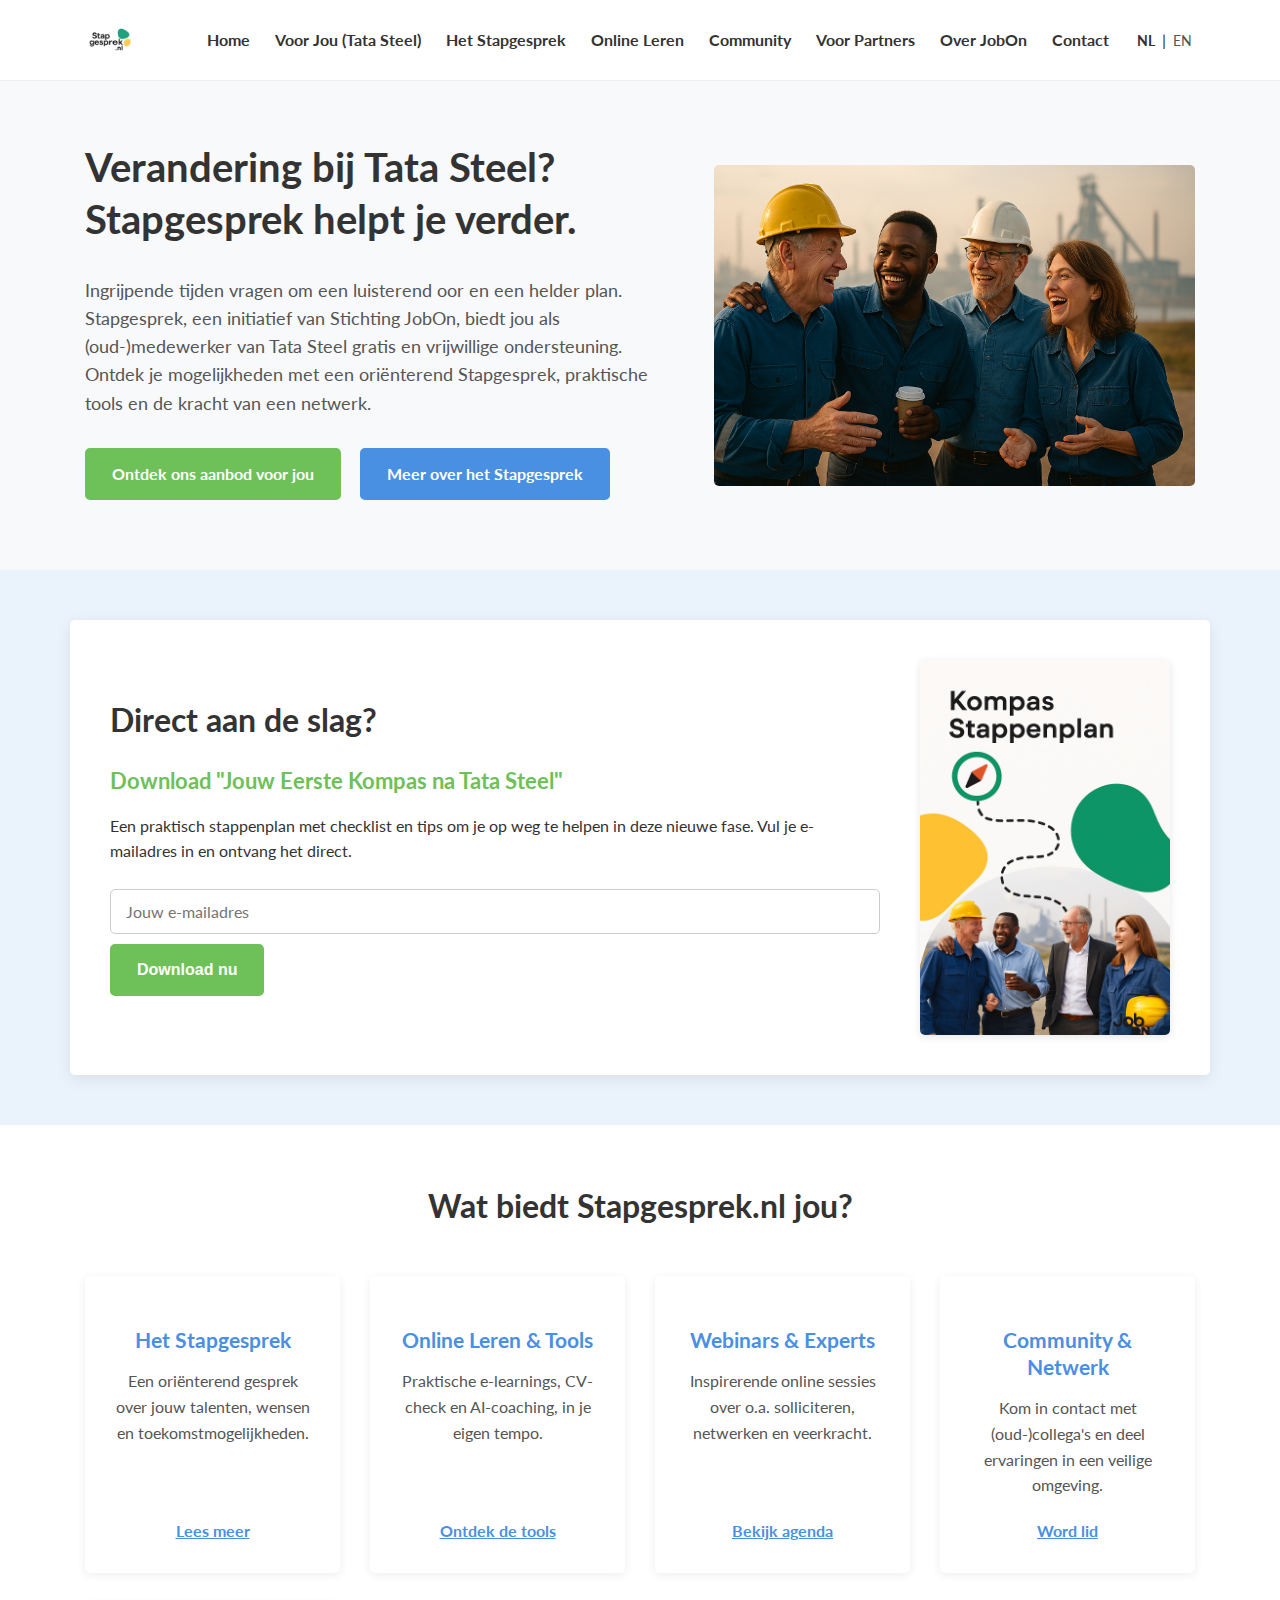
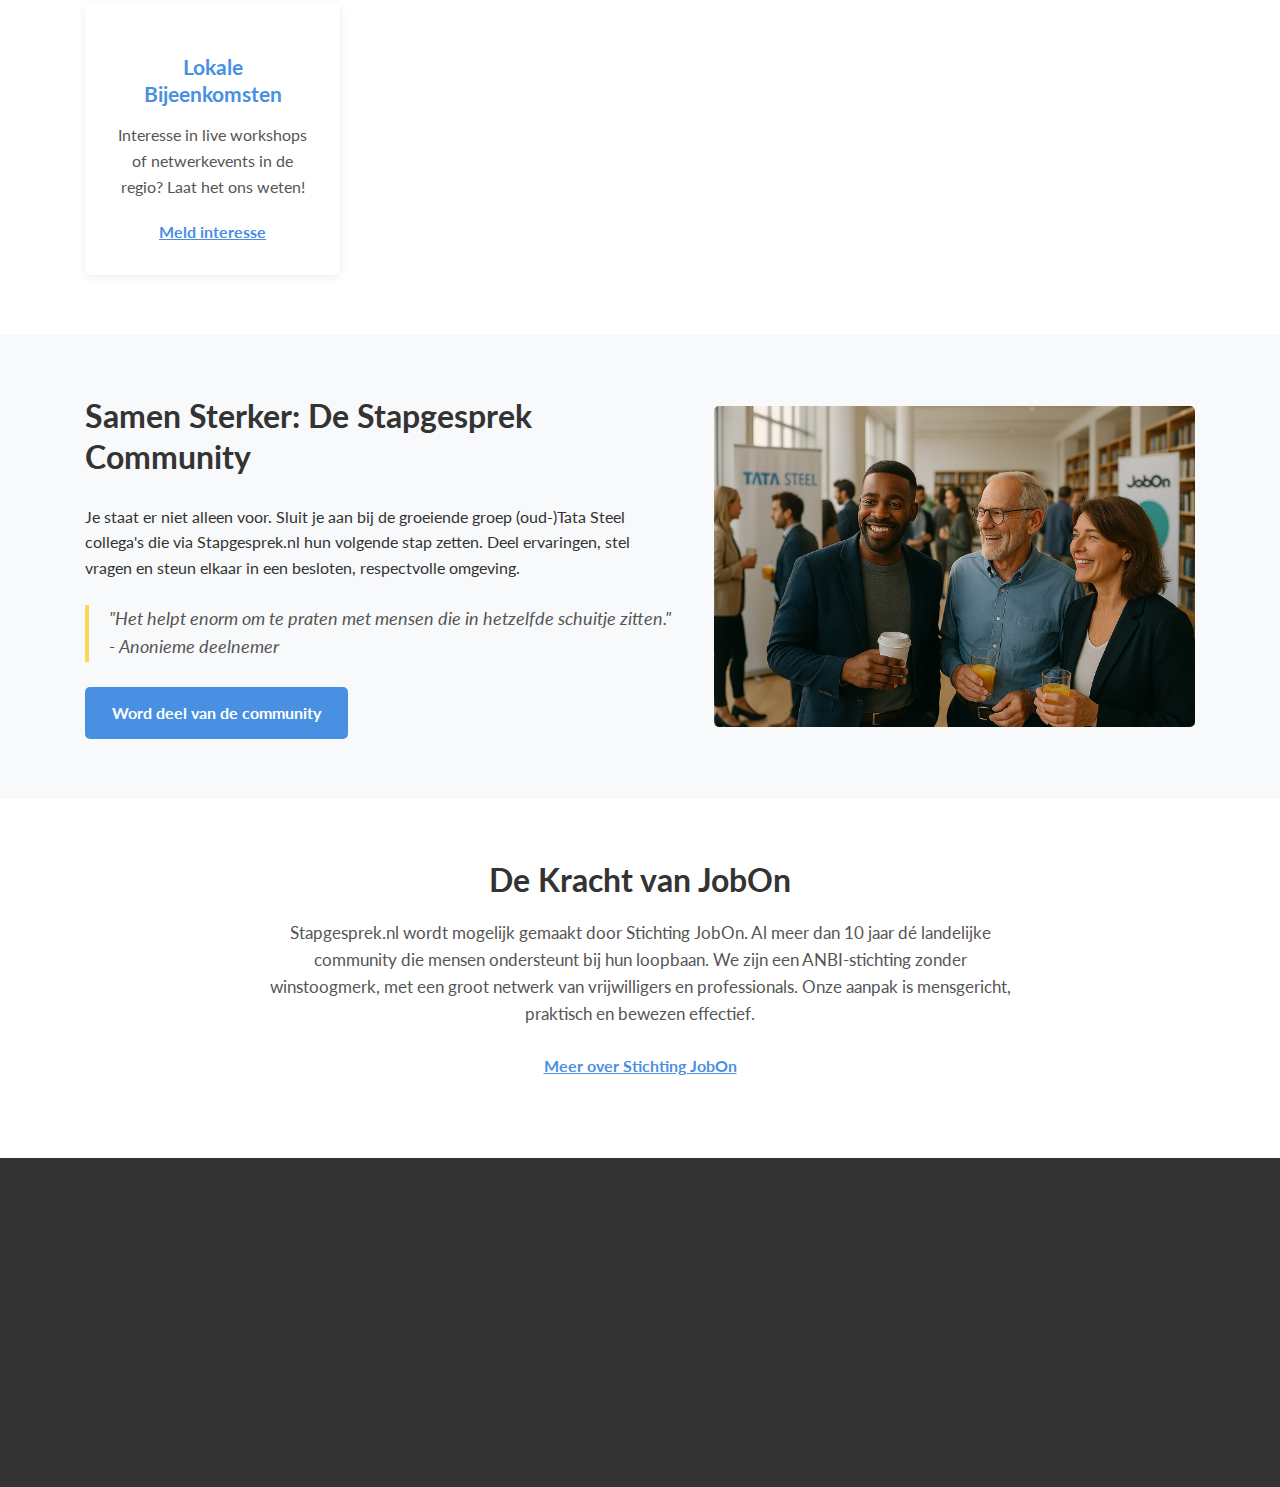
==== index.html @ d90033ee "Update index.html" ====
<!DOCTYPE html>
<html lang="nl">
<head>
    <meta charset="UTF-8">
    <meta name="viewport" content="width=device-width, initial-scale=1.0">
    <title>Stapgesprek.nl - Jouw volgende stap na Tata Steel (Powered by JobOn)</title>
    <link rel="stylesheet" href="css/style.css">
    <link rel="preconnect" href="https://fonts.googleapis.com">
    <link rel="preconnect" href="https://fonts.gstatic.com" crossorigin>
    <link href="https://fonts.googleapis.com/css2?family=Lato:wght@400;700&display=swap" rel="stylesheet">
</head>
<body>

    <header class="site-header"></header>

    <main>
        <section class="hero-section">
            <div class="container hero-content">
                <div class="hero-text">
                    <h1>Verandering bij Tata Steel? Stapgesprek helpt je verder.</h1>
                    <p class="intro">Ingrijpende tijden vragen om een luisterend oor en een helder plan. Stapgesprek, een initiatief van Stichting JobOn, biedt jou als (oud-)medewerker van Tata Steel gratis en vrijwillige ondersteuning. Ontdek je mogelijkheden met een oriënterend Stapgesprek, praktische tools en de kracht van een netwerk.</p>
                    <div class="hero-cta">
                        <a href="voor-jou.html" class="btn btn-primary">Ontdek ons aanbod voor jou</a>
                        <a href="stapgesprek.html" class="btn btn-secondary">Meer over het Stapgesprek</a>
                    </div>
                </div>
                <div class="hero-image">
                    <img src="images/hero-image-stap.png" alt="Hoopvol beeld van mensen die samenwerken of vooruit kijken">
                </div>
            </div>
        </section>

        <section class="download-section accent-bg">
            <div class="container download-content">
                <div class="download-text">
                    <h2>Direct aan de slag?</h2>
                    <h3>Download "Jouw Eerste Kompas na Tata Steel"</h3>
                    <p>Een praktisch stappenplan met checklist en tips om je op weg te helpen in deze nieuwe fase. Vul je e-mailadres in en ontvang het direct.</p>
                    <form action="#" method="post"> <label for="email-download-hp" class="sr-only">E-mailadres</label>
                         <input type="email" id="email-download-hp" name="email" placeholder="Jouw e-mailadres" required>
                         <button type="submit" class="btn btn-primary">Download nu</button>
                         </form>
                </div>
                 <div class="download-image">
                     <img src="images/compass-download-cover.png" alt="Cover afbeelding Kompas Stappenplan">
                 </div>
            </div>
        </section>

        <section class="offerings-section">
            <div class="container">
                <h2>Wat biedt Stapgesprek.nl jou?</h2>
                <div class="offerings-grid">
                    <div class="offering-card">
                        <img src="images/icon-stapgesprek.svg" alt="" class="offering-icon">
                        <h3>Het Stapgesprek</h3>
                        <p>Een oriënterend gesprek over jouw talenten, wensen en toekomstmogelijkheden.</p>
                        <a href="stapgesprek.html" class="btn-link">Lees meer</a>
                    </div>
                    <div class="offering-card">
                        <img src="images/icon-online-leren.svg" alt="" class="offering-icon">
                        <h3>Online Leren & Tools</h3>
                        <p>Praktische e-learnings, CV-check en AI-coaching, in je eigen tempo.</p>
                        <a href="online-leren.html" class="btn-link">Ontdek de tools</a>
                    </div>
                     <div class="offering-card">
                        <img src="images/icon-webinars.svg" alt="" class="offering-icon">
                        <h3>Webinars & Experts</h3>
                        <p>Inspirerende online sessies over o.a. solliciteren, netwerken en veerkracht.</p>
                         <a href="online-leren.html#webinars" class="btn-link">Bekijk agenda</a>
                    </div>
                     <div class="offering-card">
                        <img src="images/icon-community.svg" alt="" class="offering-icon">
                        <h3>Community & Netwerk</h3>
                        <p>Kom in contact met (oud-)collega's en deel ervaringen in een veilige omgeving.</p>
                        <a href="community.html" class="btn-link">Word lid</a>
                    </div>
                    <div class="offering-card">
                        <img src="images/icon-events.svg" alt="" class="offering-icon">
                        <h3>Lokale Bijeenkomsten</h3>
                        <p>Interesse in live workshops of netwerkevents in de regio? Laat het ons weten!</p>
                        <a href="#lokale-events-interesse" class="btn-link">Meld interesse</a> </div>
                </div>
            </div>
        </section>

        <section class="community-section light-bg">
            <div class="container community-content">
                <div class="community-text">
                    <h2>Samen Sterker: De Stapgesprek Community</h2>
                    <p>Je staat er niet alleen voor. Sluit je aan bij de groeiende groep (oud-)Tata Steel collega's die via Stapgesprek.nl hun volgende stap zetten. Deel ervaringen, stel vragen en steun elkaar in een besloten, respectvolle omgeving.</p>
                    <blockquote>"Het helpt enorm om te praten met mensen die in hetzelfde schuitje zitten." - Anonieme deelnemer</blockquote>
                    <a href="community.html" class="btn btn-secondary">Word deel van de community</a>
                </div>
                <div class="community-visual">
                    <img src="images/netwerkbijeenkomst.png" alt="Visualisatie van een online community of groep mensen in gesprek">
                </div>
            </div>
        </section>

         <section class="jobon-power-section">
            <div class="container">
                <h2>De Kracht van JobOn</h2>
                 <p>Stapgesprek.nl wordt mogelijk gemaakt door Stichting JobOn. Al meer dan 10 jaar dé landelijke community die mensen ondersteunt bij hun loopbaan. We zijn een ANBI-stichting zonder winstoogmerk, met een groot netwerk van vrijwilligers en professionals. Onze aanpak is mensgericht, praktisch en bewezen effectief.</p>
                 <a href="over-jobon.html" class="btn btn-link">Meer over Stichting JobOn</a>
            </div>
        </section>

    </main>

    <footer class="site-footer"></footer>

    <script src="js/script.js"></script>
</body>
</html>
---- css/style.css ----
/* css/style.css */

/* --- CSS Variabelen --- */
:root {
    --color-primary: #6EC158; /* JobOn Groen */
    --color-secondary: #FCD55A; /* JobOn Geel */
    --color-accent: #4A90E2; /* Stapgesprek Blauw */
    --color-text: #333333;
    --color-text-light: #555555;
    --color-background: #FFFFFF;
    --color-background-light: #f8f9fa;
    --color-background-accent: #EAF2FB; /* Lichte versie van accent */
    --font-family-base: 'Lato', sans-serif;
    --container-width: 1140px;
    --border-radius: 5px;
}

/* --- Basis Reset & Stijlen --- */
*, *::before, *::after {
    box-sizing: border-box;
    margin: 0;
    padding: 0;
}

html {
    scroll-behavior: smooth;
    font-size: 100%; /* Standaard font size basis */
}

body {
    font-family: var(--font-family-base);
    color: var(--color-text);
    background-color: var(--color-background);
    line-height: 1.6;
    font-size: 1rem; /* 16px bij standaard browser instelling */
    -webkit-font-smoothing: antialiased; /* Verbeterde weergave fonts */
    -moz-osx-font-smoothing: grayscale;
}

h1, h2, h3, h4, h5, h6 {
    margin-bottom: 0.8em;
    line-height: 1.3;
    font-weight: 700;
    color: var(--color-text);
}

/* Responsive heading sizes */
h1 { font-size: clamp(2rem, 5vw, 2.5rem); }   /* Tussen 32px en 40px */
h2 { font-size: clamp(1.75rem, 4vw, 2rem); } /* Tussen 28px en 32px */
h3 { font-size: clamp(1.3rem, 3.5vw, 1.5rem); } /* Tussen 21px en 24px */
h4 { font-size: clamp(1.1rem, 3vw, 1.25rem); } /* Tussen 18px en 20px */

p {
    margin-bottom: 1em;
}

a {
    color: var(--color-accent);
    text-decoration: none;
    transition: color 0.3s ease;
}

a:hover {
    color: var(--color-primary);
    text-decoration: underline;
}

ul, ol {
    margin-bottom: 1em;
    padding-left: 20px;
}

li {
  margin-bottom: 0.5em; /* Spacing tussen list items */
}

img {
    max-width: 100%;
    height: auto;
   
    vertical-align: middle; /* Voorkomt extra ruimte onder afbeeldingen */
}

/* Schermlezer alleen tekst */
.sr-only {
  position: absolute;
  width: 1px;
  height: 1px;
  padding: 0;
  margin: -1px;
  overflow: hidden;
  clip: rect(0, 0, 0, 0);
  white-space: nowrap;
  border: 0;
}


/* --- Layout --- */
.container {
    max-width: var(--container-width);
    margin-left: auto;
    margin-right: auto;
    padding-left: 15px;
    padding-right: 15px;
    width: 100%;
}

section {
    padding: 60px 0;
}
/* Kleinere padding op mobiel */
@media (max-width: 767px) {
    section {
        padding: 40px 0;
    }
}


.light-bg {
    background-color: var(--color-background-light);
}
.accent-bg {
     background-color: var(--color-background-accent);
}

/* --- Header --- */
.site-header {
    background-color: var(--color-background);
    padding: 15px 0;
    border-bottom: 1px solid #eee;
    position: sticky; /* Maakt header sticky */
    top: 0;
    left: 0;
    width: 100%;
    z-index: 1000;
    min-height: 81px; /* Zorgt dat content niet springt bij laden */
}

.header-container {
    display: flex;
    justify-content: space-between;
    align-items: center;
    flex-wrap: wrap; /* Zorgt dat elementen onder elkaar kunnen op smalle schermen */
}

.logo {
    flex-shrink: 0; /* Voorkomt krimpen logo */
}
.logo img {
    max-height: 50px;
    width: auto;
}

.main-navigation {
    flex-grow: 1; /* Neemt beschikbare ruimte */
    display: flex;
    justify-content: flex-end; /* Nav rechts uitlijnen */
    align-items: center;
}


.main-navigation .nav-menu {
    list-style: none;
    padding-left: 0;
    margin-bottom: 0;
    display: flex;
    align-items: center;
}

.main-navigation .nav-menu li {
    margin-left: 25px;
    margin-bottom: 0; /* Override basis li margin */
}

.main-navigation .nav-menu a {
    color: var(--color-text);
    font-weight: 700;
    text-decoration: none;
    padding: 5px 0; /* Iets meer klikgebied */
    border-bottom: 2px solid transparent;
    transition: border-color 0.3s ease, color 0.3s ease;
    white-space: nowrap; /* Voorkomt afbreken menu items */
}

.main-navigation .nav-menu a:hover,
.main-navigation .nav-menu .current-menu-item a { /* Voeg .current-menu-item toe aan actieve link (via JS of handmatig) */
    color: var(--color-primary);
    border-bottom-color: var(--color-primary);
    text-decoration: none;
}

.language-switcher {
    margin-left: 25px; /* Ruimte tussen nav en taal */
    white-space: nowrap;
}

.language-switcher a {
    margin: 0 3px;
    color: var(--color-text-light);
    text-decoration: none;
    font-size: 0.9rem;
}
.language-switcher a.lang-active {
    font-weight: 700;
    color: var(--color-text);
    cursor: default;
    text-decoration: none;
}
.language-switcher a:not(.lang-active):hover {
    color: var(--color-accent);
    text-decoration: underline;
}

.menu-toggle {
    display: none; /* Verborgen op desktop */
    background: none;
    border: 1px solid var(--color-text-light);
    color: var(--color-text);
    padding: 8px 12px;
    cursor: pointer;
    font-size: 1rem;
    border-radius: var(--border-radius);
    margin-left: 15px; /* Ruimte links van de knop */
}

/* --- Footer --- */
.site-footer {
    background-color: #333;
    color: #ccc;
    padding: 40px 0 20px;
    font-size: 0.9rem;
    min-height: 100px; /* Placeholder tegen springen */
}
/* Styling voor als content geladen is */
.site-footer .container {
    opacity: 0; /* Start onzichtbaar */
    transition: opacity 0.5s ease-in-out;
}
.site-footer.loaded .container {
    opacity: 1; /* Maak zichtbaar na laden */
}


.site-footer a {
    color: #eee;
}
.site-footer a:hover {
    color: var(--color-secondary);
    text-decoration: underline;
}

.footer-content {
    display: flex;
    flex-wrap: wrap;
    justify-content: space-between;
    gap: 30px;
    margin-bottom: 30px;
}

.footer-col {
    flex: 1; /* Flexibel maken */
    min-width: 200px; /* Minimale breedte */
    margin-bottom: 20px; /* Ruimte onderaan voor mobiel */
}

.footer-col h4 {
    color: var(--color-background);
    margin-bottom: 15px;
    font-size: 1.1rem;
}

.footer-col ul {
    list-style: none;
    padding-left: 0;
    margin-bottom: 0; /* Reset ul margin */
}

.footer-col ul li {
    margin-bottom: 8px;
}

.footer-bottom {
    text-align: center;
    border-top: 1px solid #555;
    padding-top: 20px;
    font-size: 0.85rem;
    color: #aaa;
}

/* --- Knoppen --- */
.btn {
    display: inline-block;
    padding: 12px 25px;
    border: 2px solid transparent; /* Border voor consistentie */
    border-radius: var(--border-radius);
    font-weight: 700;
    text-align: center;
    text-decoration: none;
    cursor: pointer;
    transition: background-color 0.3s ease, color 0.3s ease, border-color 0.3s ease, transform 0.2s ease;
    font-size: 1rem;
    line-height: 1.5; /* Zorgt voor consistente hoogte */
    white-space: nowrap; /* Voorkomt ongewenste afbreking */
}

.btn-primary {
    background-color: var(--color-primary);
    border-color: var(--color-primary);
    color: var(--color-background);
}
.btn-primary:hover {
    background-color: #58a046; /* Donkerder groen */
    border-color: #58a046;
    color: var(--color-background);
    text-decoration: none;
    transform: translateY(-2px);
}

.btn-secondary {
    background-color: var(--color-accent);
    border-color: var(--color-accent);
    color: var(--color-background);
}
.btn-secondary:hover {
     background-color: #3a7ac0; /* Donkerder blauw */
     border-color: #3a7ac0;
     color: var(--color-background);
     text-decoration: none;
     transform: translateY(-2px);
}

/* Voorbeeld van een 'outline' knop */
.btn-outline-primary {
    background-color: transparent;
    border-color: var(--color-primary);
    color: var(--color-primary);
}
.btn-outline-primary:hover {
    background-color: var(--color-primary);
    color: var(--color-background);
    text-decoration: none;
    transform: translateY(-2px);
}


.btn-link {
     color: var(--color-accent);
     font-weight: 700;
     text-decoration: underline;
     background: none;
     padding: 0;
     border: none;
     display: inline; /* Gedraagt zich als normale link */
}
.btn-link:hover {
    color: var(--color-primary);
    text-decoration: underline;
}


/* --- Formulieren (Basis Styling) --- */
input[type="text"],
input[type="email"],
input[type="tel"],
textarea,
select {
    padding: 12px 15px;
    border: 1px solid #ccc;
    border-radius: var(--border-radius);
    width: 100%; /* Standaard volle breedte */
    font-family: var(--font-family-base);
    font-size: 1rem;
    margin-bottom: 10px; /* Ruimte onder velden */
    transition: border-color 0.3s ease;
}

input[type="text"]:focus,
input[type="email"]:focus,
input[type="tel"]:focus,
textarea:focus,
select:focus {
    border-color: var(--color-accent);
    outline: none; /* Verwijder standaard outline */
    box-shadow: 0 0 0 2px rgba(74, 144, 226, 0.3); /* Subtiele focus indicator */
}

textarea {
    min-height: 120px;
    resize: vertical; /* Sta alleen verticale resize toe */
}

label {
    display: block;
    margin-bottom: 5px;
    font-weight: 700;
}

/* --- Homepage Specifiek --- */
.hero-section {
    background-color: var(--color-background-light);
    padding: 60px 0; /* Iets minder padding dan standaard section */
    overflow: hidden; /* Voorkomt horizontale scroll bij grote afbeeldingen */
}
.hero-content {
    display: flex;
    align-items: center;
    gap: 40px;
}
.hero-text {
    flex: 1 1 55%; /* Geef tekst iets meer ruimte */
}
.hero-text .intro {
    font-size: 1.1rem;
    color: var(--color-text-light);
    margin-bottom: 30px;
}

.hero-image {
     flex: 1 1 45%;
     text-align: center; /* Centreer afbeelding indien kleiner */
}
.hero-image img {
    max-width: 100%;
    height: auto;
    border-radius: var(--border-radius); /* Optioneel: ronde hoeken */
}
.hero-cta {
    margin-top: 30px;
}
.hero-cta .btn {
    margin-right: 15px;
    margin-bottom: 10px; /* Voor mobiel */
}
.hero-cta .btn:last-child {
    margin-right: 0;
}


.download-section {
     padding: 50px 0;
}
.download-content {
    display: flex;
    align-items: center;
    gap: 40px;
    background-color: var(--color-background);
    padding: 40px;
    border-radius: var(--border-radius);
    box-shadow: 0 4px 15px rgba(0,0,0,0.08);
}
.download-text {
    flex: 1;
}
.download-text h3 {
    color: var(--color-primary);
    margin-top: 0.5em;
    font-size: 1.4rem;
}
.download-image {
     flex-basis: 250px;
     flex-shrink: 0; /* Voorkom krimpen */
}
.download-image img {
     border-radius: var(--border-radius);
     box-shadow: 0 2px 8px rgba(0,0,0,0.1);
     width: 100%;
}
.download-section form {
    display: flex;
    gap: 10px;
    margin-top: 25px;
    flex-wrap: wrap;
}
.download-section input[type="email"] {
    flex-grow: 1;
    margin-bottom: 0; /* Haal margin weg binnen de flex container */
    min-width: 200px;
}
.download-section button {
    flex-shrink: 0;
}

.offerings-section h2 {
    text-align: center;
    margin-bottom: 50px;
}
.offerings-grid {
    display: grid;
    grid-template-columns: repeat(auto-fit, minmax(250px, 1fr));
    gap: 30px;
}
.offering-card {
    display: flex; /* Maak flex container */
    flex-direction: column; /* Stapel elementen verticaal */
    background-color: var(--color-background);
    padding: 30px;
    border-radius: var(--border-radius);
    text-align: center;
    box-shadow: 0 2px 10px rgba(0,0,0,0.07);
    transition: transform 0.3s ease, box-shadow 0.3s ease;
}
.offering-card:hover {
    transform: translateY(-5px);
    box-shadow: 0 5px 15px rgba(0,0,0,0.1);
}
.offering-icon {
    max-height: 50px;
    width: auto;
    margin: 0 auto 20px;
}
.offering-card h3 {
     font-size: 1.3rem;
     margin-bottom: 15px;
     color: var(--color-accent); /* Accentkleur voor titel */
}
.offering-card p {
    flex-grow: 1; /* Zorgt dat tekst ruimte inneemt */
    margin-bottom: 20px;
    color: var(--color-text-light);
}
.offering-card .btn-link {
    margin-top: auto; /* Duwt de knop naar onderen */
    align-self: center; /* Centreert de knop horizontaal */
}


.community-section {
     padding: 60px 0;
}
.community-content {
    display: flex;
    align-items: center;
    gap: 40px;
}
.community-text {
    flex: 1 1 55%;
}
.community-visual {
     flex: 1 1 45%;
     text-align: center;
}
.community-visual img {
    border-radius: var(--border-radius);
    max-width: 100%;
}
.community-section blockquote {
    font-style: italic;
    margin: 25px 0;
    padding-left: 20px;
    border-left: 4px solid var(--color-secondary);
    color: var(--color-text-light);
    font-size: 1.1rem;
}
.community-section blockquote::before {
    /* Optioneel: Aanhalingsteken */
    /* content: '"'; */
    /* font-size: 2em; */
    /* color: var(--color-secondary); */
}

.jobon-power-section {
    text-align: center;
    padding-bottom: 80px; /* Extra ruimte onderaan */
}
.jobon-power-section h2 {
    margin-bottom: 20px;
}
.jobon-power-section p {
    max-width: 750px;
    margin-left: auto;
    margin-right: auto;
    margin-bottom: 25px;
    color: var(--color-text-light);
    font-size: 1.05rem;
}


/* --- Responsive Design --- */
@media (max-width: 991px) { /* Grens voor tablet/kleinere laptops */
    .header-container {
        position: relative;
    }
    .menu-toggle {
        display: block; /* Toon de menu knop */
        order: 3; /* Plaats na taal switcher */
    }
    .language-switcher {
        order: 2; /* Plaats voor menu knop */
        margin-left: 0;
        margin-right: 15px; /* Ruimte rechts van taal */
    }

    .main-navigation {
        order: 1; /* Plaats nav vóór taal/knop in flex */
        width: 100%; /* Neem volle breedte op mobiel indien nodig */
        margin-top: 10px; /* Ruimte als het onder logo komt */
        justify-content: center; /* Centreer menu items horizontaal */
    }

    /* Verberg desktop menu, toon mobiel menu logica via JS (.nav-active) */
    .main-navigation .nav-menu {
        display: none; /* Verberg menu standaard */
        position: absolute;
        top: 100%; /* Precies onder de header */
        left: 0;
        right: 0;
        background-color: var(--color-background);
        flex-direction: column;
        align-items: stretch; /* Items nemen volle breedte */
        padding: 15px 0; /* Padding boven/onder, geen links/rechts */
        border-top: 1px solid #eee;
        box-shadow: 0 4px 10px rgba(0,0,0,0.1);
        z-index: 999; /* Onder de header maar boven content */
    }
     .main-navigation .nav-menu.nav-active {
        display: flex; /* Toon menu als actief */
    }
    .main-navigation .nav-menu li {
        margin-left: 0;
        margin-bottom: 0; /* Geen extra ruimte onder li */
        width: 100%;
    }
    .main-navigation .nav-menu a {
        display: block; /* Volledige breedte klikbaar */
        padding: 12px 20px; /* Ruimere padding */
        border-bottom: 1px solid #eee;
        text-align: center;
    }
     .main-navigation .nav-menu li:last-child a {
         border-bottom: none; /* Geen border bij laatste item */
     }
     .main-navigation .nav-menu a:hover,
     .main-navigation .nav-menu .current-menu-item a {
         border-bottom-color: #eee; /* Behoud border kleur */
         background-color: var(--color-background-light);
         color: var(--color-primary); /* Highlight kleur bij hover */
     }

     /* Layout aanpassingen */
     .hero-content, .download-content, .community-content {
         flex-direction: column;
         text-align: center;
     }
     .hero-text, .download-text, .community-text {
         flex-basis: auto; /* Reset flex basis */
         width: 100%;
     }
     .hero-image, .download-image, .community-visual {
         flex-basis: auto;
         max-width: 80%; /* Iets groter voor mobiel */
         margin: 30px auto 0;
     }
     .download-section form {
         justify-content: center;
         flex-direction: column; /* Velden onder elkaar */
         align-items: stretch;
     }
     .download-section input[type="email"],
     .download-section button {
         flex-grow: 0;
         flex-shrink: 1;
         width: 100%; /* Volledige breedte */
     }

    .footer-content {
        flex-direction: column;
        text-align: center;
    }
     .footer-col {
        flex-basis: 100%;
        min-width: unset;
        margin-bottom: 30px;
    }
     .footer-col:last-child {
        margin-bottom: 0;
    }
}

@media (max-width: 767px) {
    /* Specifieke aanpassingen voor kleinere mobiele schermen */
    h1 { font-size: 1.8rem; }
    h2 { font-size: 1.5rem; }
    h3 { font-size: 1.2rem; }

    .hero-content, .download-content, .community-content {
        gap: 20px; /* Minder ruimte tussen elementen */
    }
    .hero-text .intro {
        font-size: 1rem;
    }
    .hero-cta .btn {
        width: 100%; /* Knoppen volledige breedte */
        margin-right: 0;
        margin-bottom: 15px;
    }
    .hero-cta .btn:last-child {
        margin-bottom: 0;
    }
    .offerings-grid {
        grid-template-columns: 1fr; /* 1 kolom op kleinste schermen */
    }
     .download-image {
         max-width: 200px; /* Nog iets kleiner */
     }
}
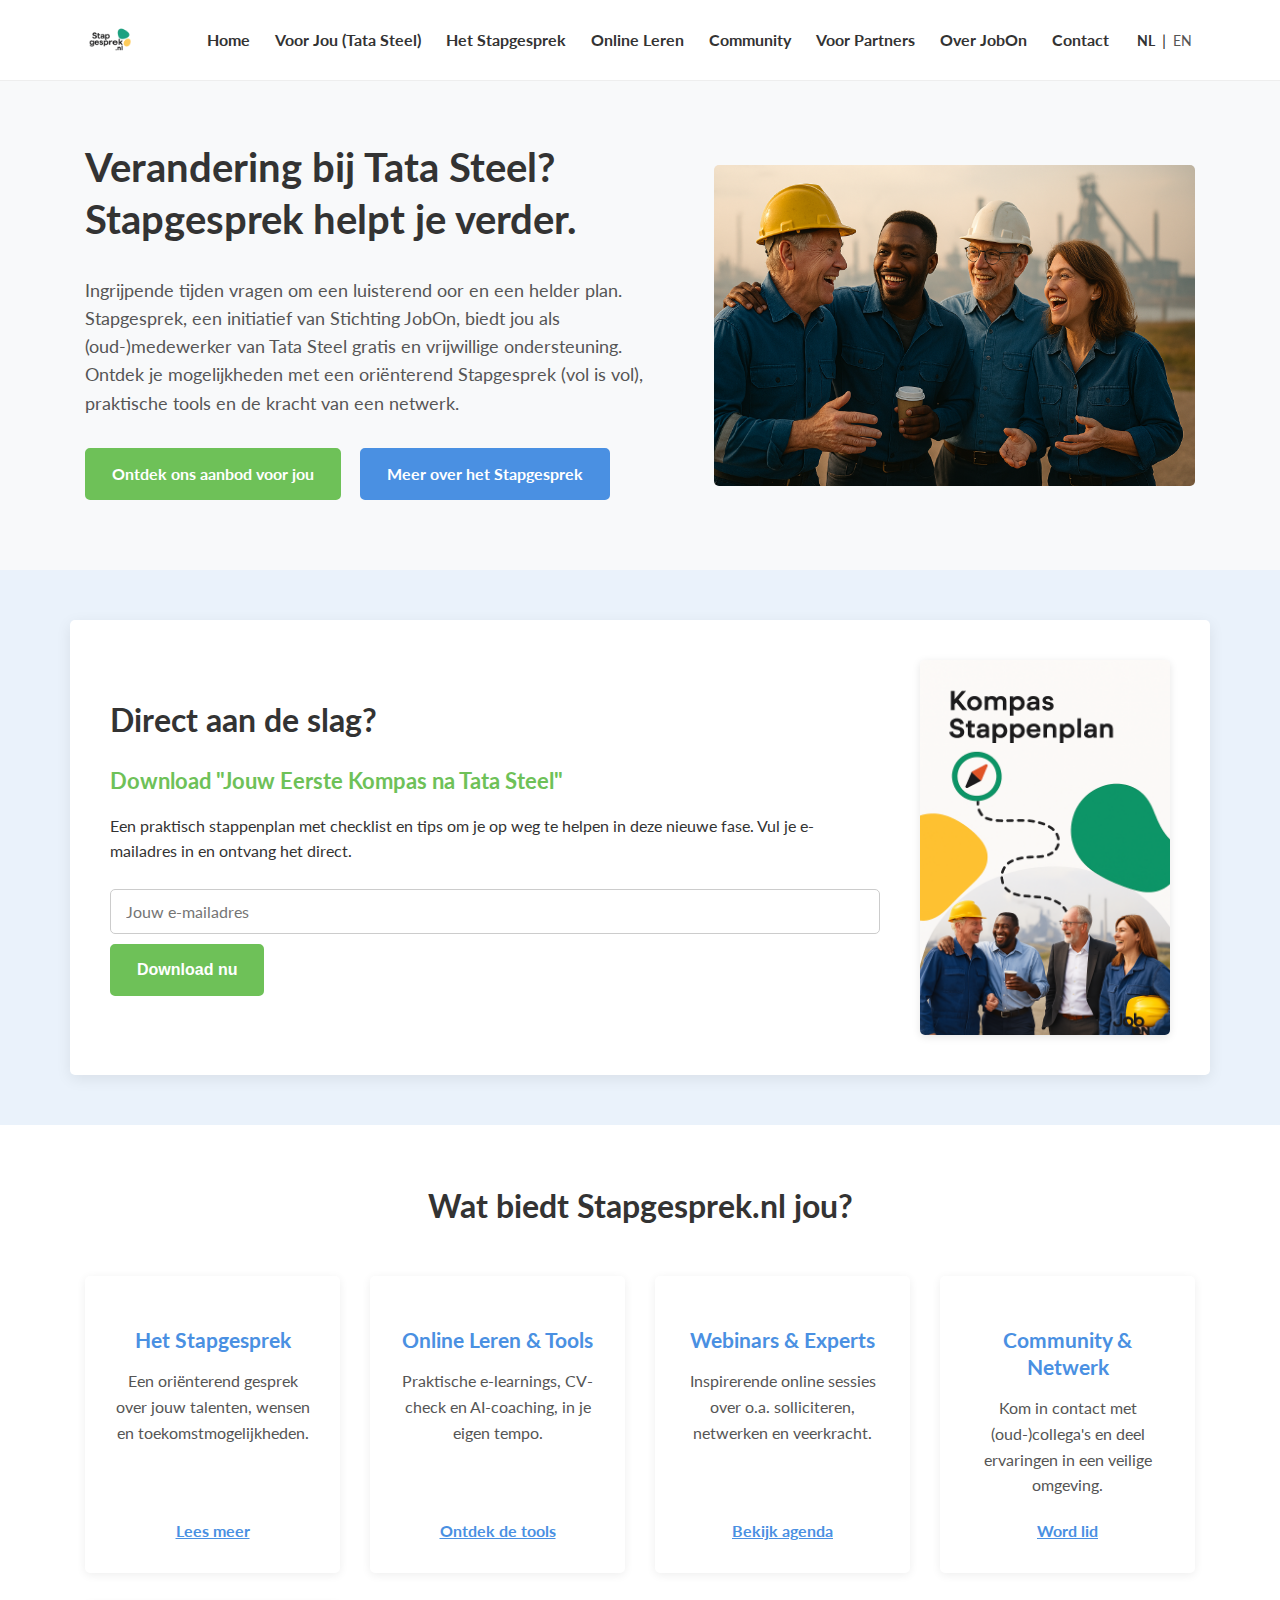
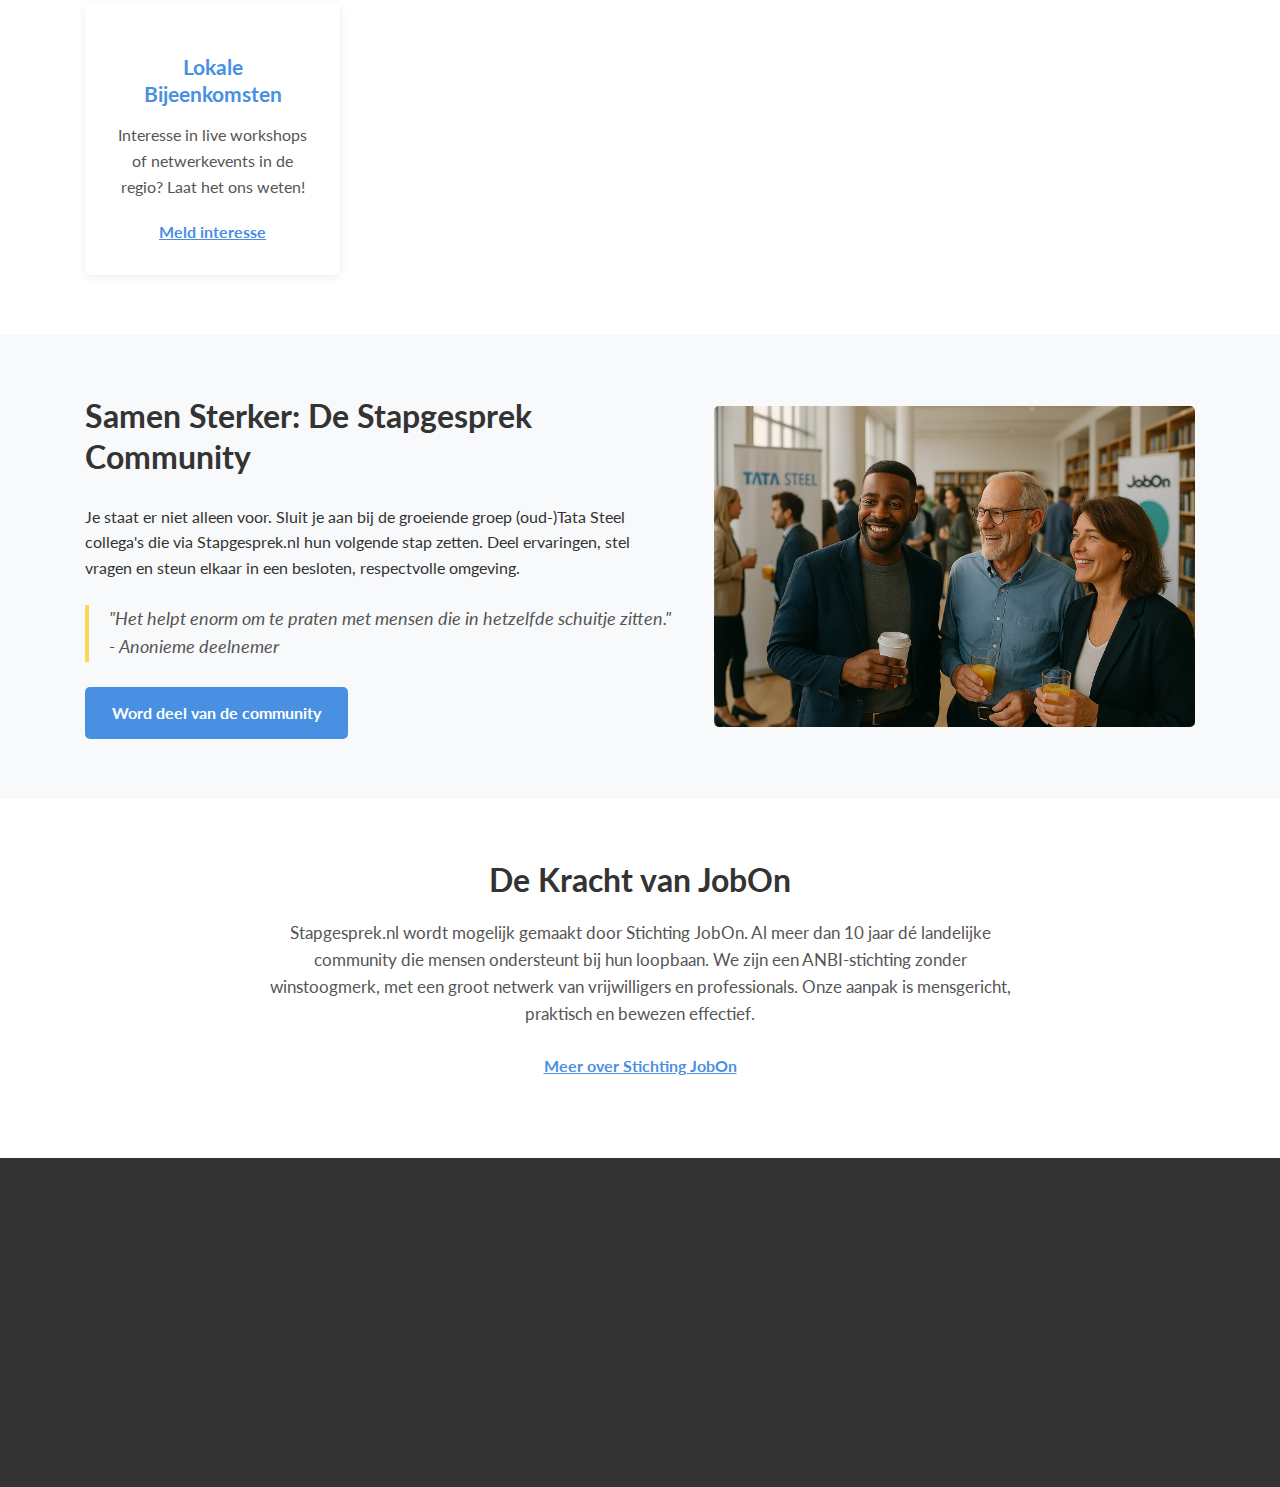
==== commit a612ce46: "Update index.html" ====
--- a/index.html
+++ b/index.html
@@ -18,7 +18,7 @@
             <div class="container hero-content">
                 <div class="hero-text">
                     <h1>Verandering bij Tata Steel? Stapgesprek helpt je verder.</h1>
-                    <p class="intro">Ingrijpende tijden vragen om een luisterend oor en een helder plan. Stapgesprek, een initiatief van Stichting JobOn, biedt jou als (oud-)medewerker van Tata Steel gratis en vrijwillige ondersteuning. Ontdek je mogelijkheden met een oriënterend Stapgesprek, praktische tools en de kracht van een netwerk.</p>
+                    <p class="intro">Ingrijpende tijden vragen om een luisterend oor en een helder plan. Stapgesprek, een initiatief van Stichting JobOn, biedt jou als (oud-)medewerker van Tata Steel gratis en vrijwillige ondersteuning. Ontdek je mogelijkheden met een oriënterend Stapgesprek (vol is vol), praktische tools en de kracht van een netwerk.</p>
                     <div class="hero-cta">
                         <a href="voor-jou.html" class="btn btn-primary">Ontdek ons aanbod voor jou</a>
                         <a href="stapgesprek.html" class="btn btn-secondary">Meer over het Stapgesprek</a>
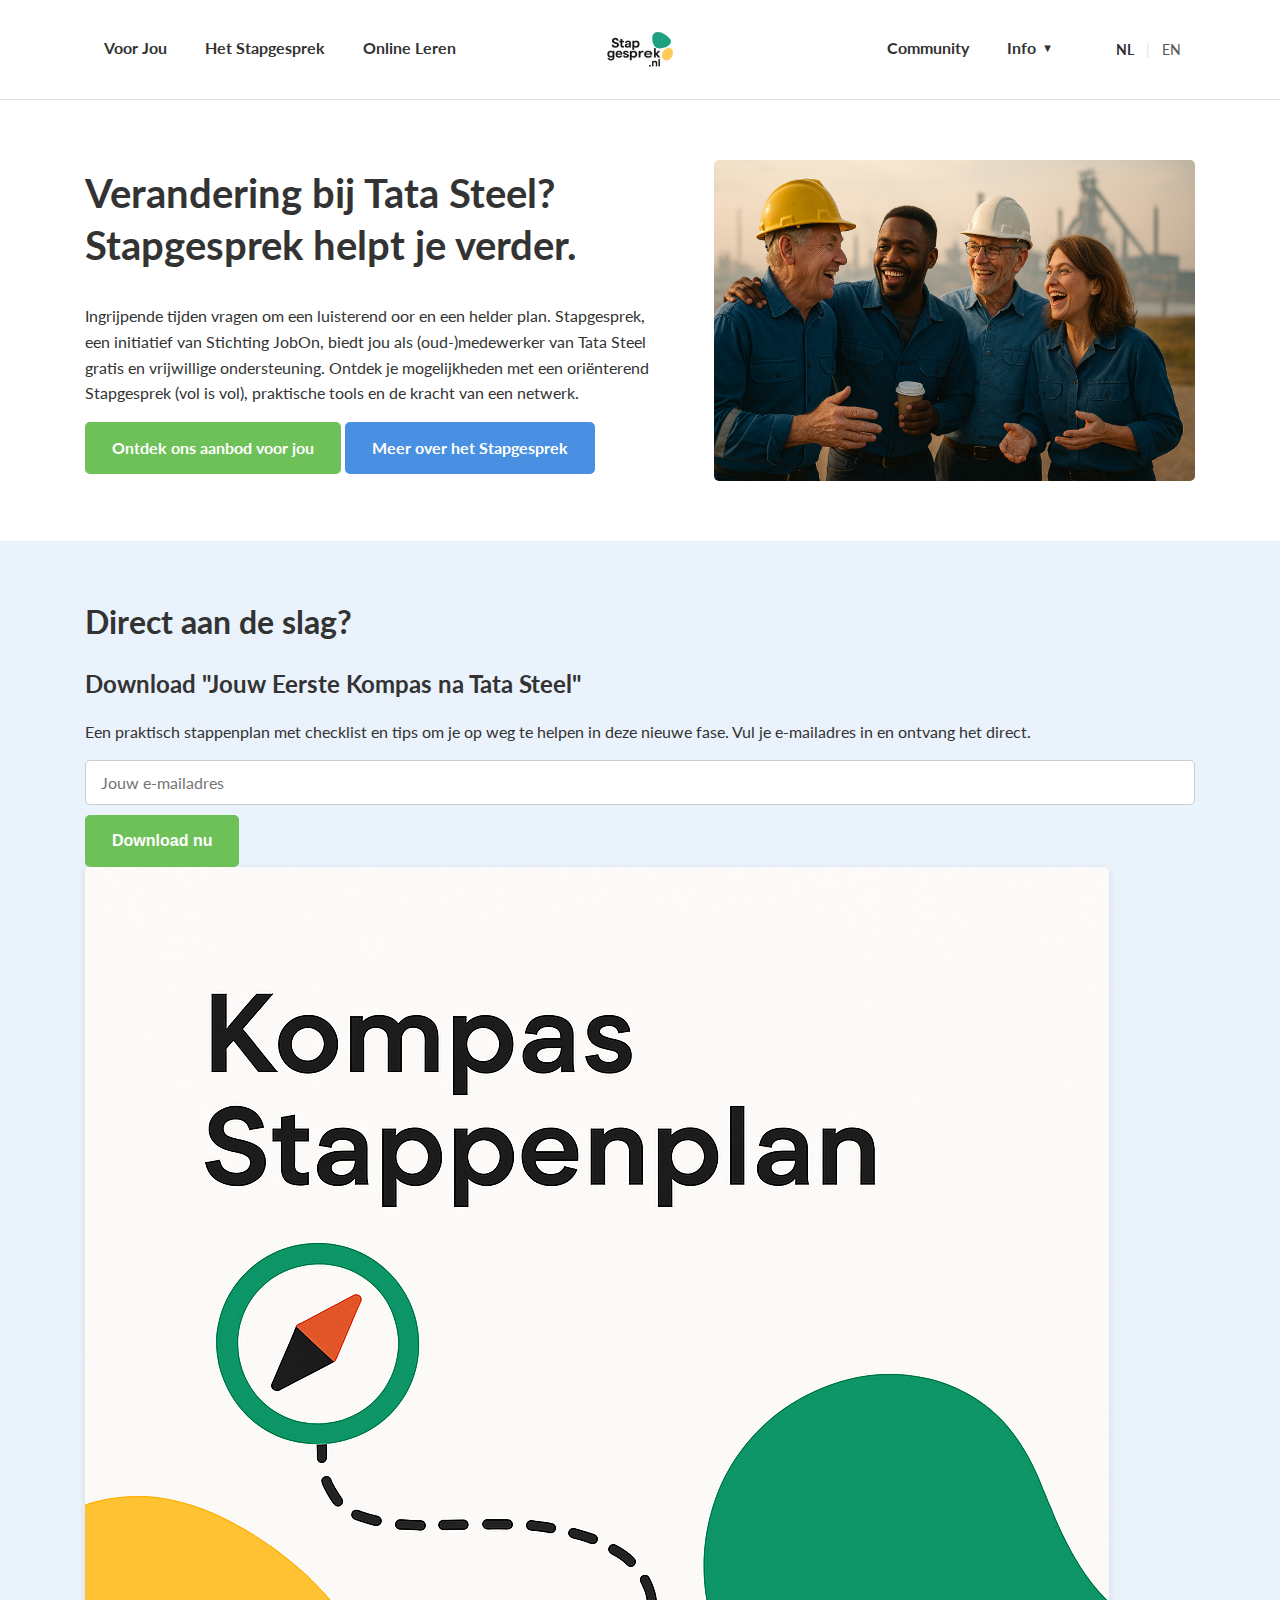
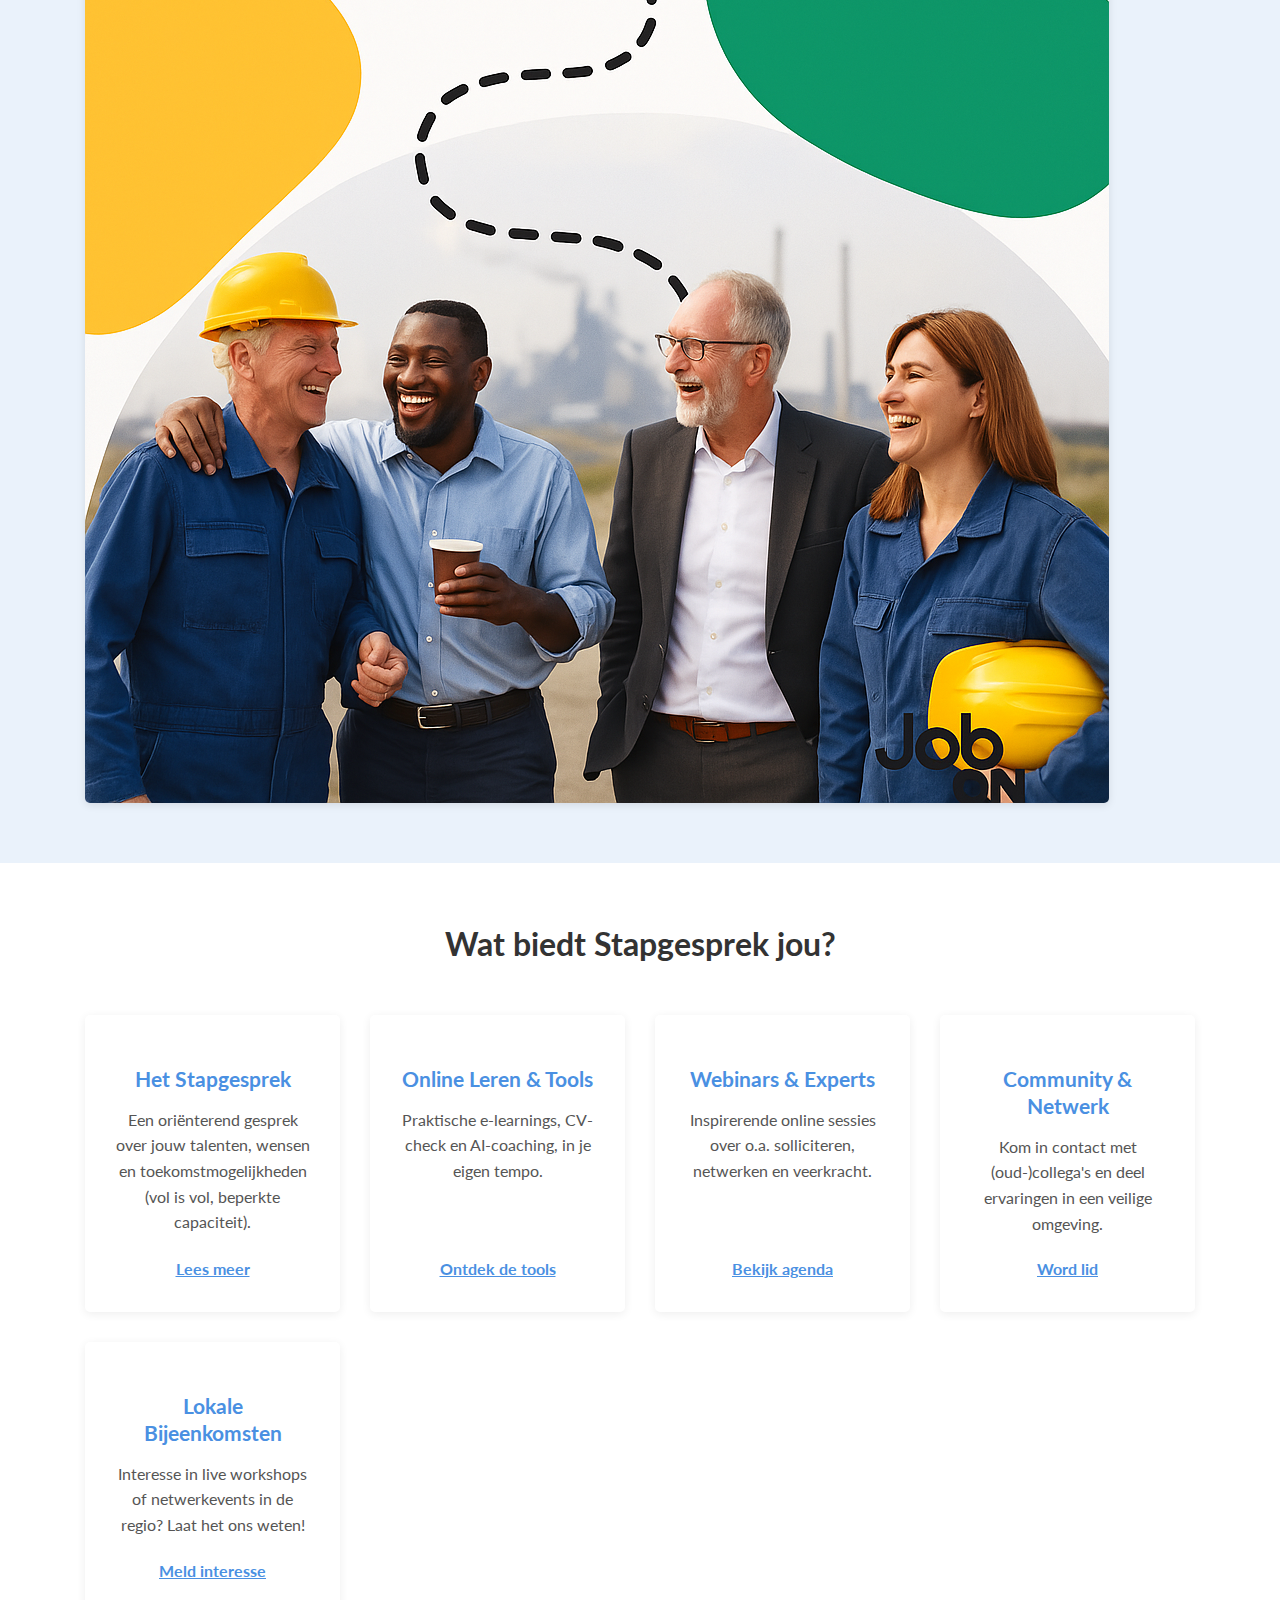
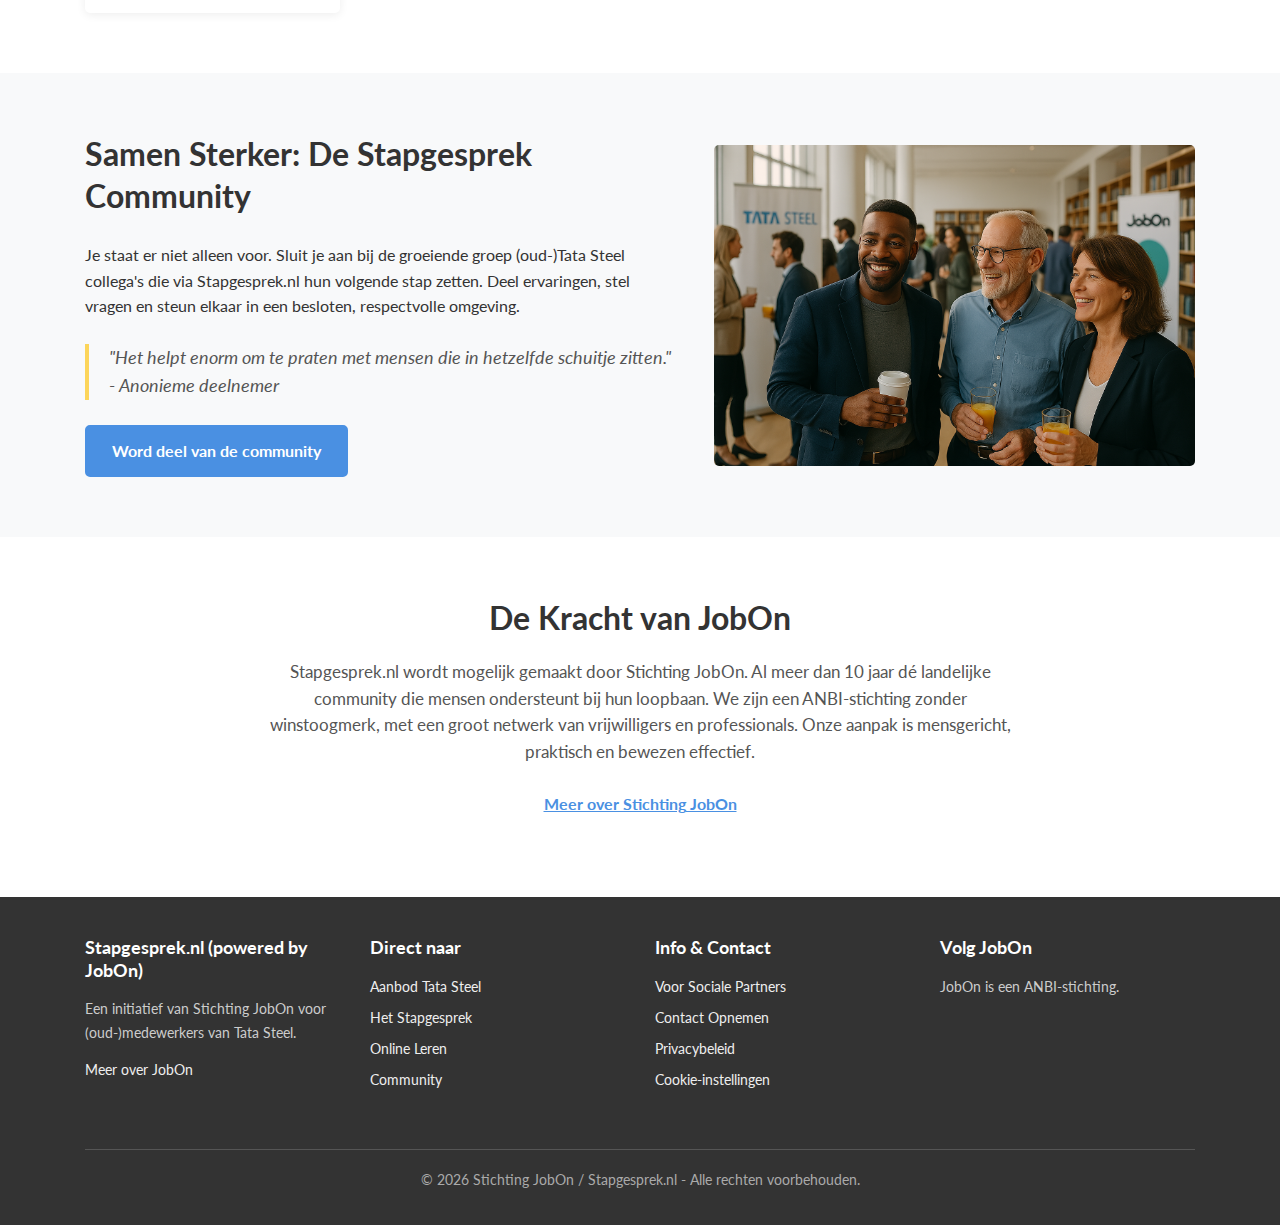
==== commit 583633eb: "Update index.html" ====
--- a/index.html
+++ b/index.html
@@ -49,12 +49,12 @@
 
         <section class="offerings-section">
             <div class="container">
-                <h2>Wat biedt Stapgesprek.nl jou?</h2>
+                <h2>Wat biedt Stapgesprek jou?</h2>
                 <div class="offerings-grid">
                     <div class="offering-card">
                         <img src="images/icon-stapgesprek.svg" alt="" class="offering-icon">
                         <h3>Het Stapgesprek</h3>
-                        <p>Een oriënterend gesprek over jouw talenten, wensen en toekomstmogelijkheden.</p>
+                        <p>Een oriënterend gesprek over jouw talenten, wensen en toekomstmogelijkheden (vol is vol, beperkte capaciteit).</p>
                         <a href="stapgesprek.html" class="btn-link">Lees meer</a>
                     </div>
                     <div class="offering-card">
--- a/css/style.css
+++ b/css/style.css
@@ -1,705 +1,188 @@
-/* css/style.css */
+/* css/style.css - BIJGEWERKTE VERSIE 6 (Extra Image Size Constraints) */
 
 /* --- CSS Variabelen --- */
 :root {
-    --color-primary: #6EC158; /* JobOn Groen */
-    --color-secondary: #FCD55A; /* JobOn Geel */
-    --color-accent: #4A90E2; /* Stapgesprek Blauw */
-    --color-text: #333333;
-    --color-text-light: #555555;
-    --color-background: #FFFFFF;
-    --color-background-light: #f8f9fa;
-    --color-background-accent: #EAF2FB; /* Lichte versie van accent */
-    --font-family-base: 'Lato', sans-serif;
-    --container-width: 1140px;
-    --border-radius: 5px;
+    /* ... (variabelen blijven gelijk) ... */
+    --color-primary: #6EC158; --color-secondary: #FCD55A; --color-accent: #4A90E2; --color-text: #333333; --color-text-light: #555555; --color-background: #FFFFFF; --color-background-light: #f8f9fa; --color-background-accent: #EAF2FB; --color-border: #dee2e6; --font-family-base: 'Lato', sans-serif; --container-width: 1140px; --border-radius: 5px; --header-height: 100px;
 }
 
 /* --- Basis Reset & Stijlen --- */
-*, *::before, *::after {
-    box-sizing: border-box;
-    margin: 0;
-    padding: 0;
+*, *::before, *::after { box-sizing: border-box; margin: 0; padding: 0; }
+html { scroll-behavior: smooth; font-size: 100%; }
+body { font-family: var(--font-family-base); color: var(--color-text); background-color: var(--color-background); line-height: 1.6; font-size: 1rem; -webkit-font-smoothing: antialiased; -moz-osx-font-smoothing: grayscale; }
+h1, h2, h3, h4, h5, h6 { margin-bottom: 0.8em; line-height: 1.3; font-weight: 700; color: var(--color-text); }
+h1 { font-size: clamp(2rem, 5vw, 2.5rem); } h2 { font-size: clamp(1.75rem, 4vw, 2rem); } h3 { font-size: clamp(1.3rem, 3.5vw, 1.5rem); } h4 { font-size: clamp(1.1rem, 3vw, 1.25rem); }
+p { margin-bottom: 1em; }
+a { color: var(--color-accent); text-decoration: none; transition: color 0.3s ease; }
+a:hover { color: var(--color-primary); text-decoration: none; }
+ul, ol { margin-bottom: 1em; padding-left: 20px; }
+li { margin-bottom: 0.5em; }
+/* Algemene IMG regel */
+img {
+    max-width: 100%; /* Belangrijk! */
+    height: auto; /* Behoud aspect ratio standaard */
+    display: block;
+    vertical-align: middle;
+}
+.sr-only { position: absolute; width: 1px; height: 1px; padding: 0; margin: -1px; overflow: hidden; clip: rect(0, 0, 0, 0); white-space: nowrap; border: 0; }
+
+/* --- Layout --- */
+.container { max-width: var(--container-width); margin-left: auto; margin-right: auto; padding-left: 15px; padding-right: 15px; width: 100%; }
+section { padding: 60px 0; }
+@media (max-width: 767px) { section { padding: 40px 0; } }
+.light-bg { background-color: var(--color-background-light); }
+.accent-bg { background-color: var(--color-background-accent); }
+
+/* --- Header --- */
+/* ... (Header styling blijft hetzelfde als Versie 5) ... */
+.site-header { background-color: var(--color-background); border-bottom: 1px solid var(--color-border); position: sticky; top: 0; left: 0; width: 100%; z-index: 1000; height: var(--header-height); display: flex; align-items: center; } .header-container { display: flex; justify-content: space-between; align-items: center; width: 100%; } .logo.logo-center { flex-grow: 0; flex-shrink: 0; text-align: center; min-width: 0; } .logo.logo-center img { max-height: 80px; width: auto; display: inline-block; object-fit: contain; vertical-align: middle; } .nav-left, .nav-right { flex: 1; min-width: 0; display: flex; align-items: center; } .nav-left { justify-content: flex-start; } .nav-right { justify-content: flex-end; } .header-right-section { display: flex; align-items: center; justify-content: flex-end; flex: 1; min-width: 0; } .main-navigation .nav-menu { list-style: none; padding-left: 0; margin-bottom: 0; display: flex; align-items: center; flex-wrap: nowrap; } .main-navigation .nav-menu li { margin: 0 15px; position: relative; flex-shrink: 0; } .main-navigation .nav-menu a { color: var(--color-text); font-weight: 700; text-decoration: none; padding: 8px 4px; border-bottom: 3px solid transparent; transition: border-color 0.3s ease, color 0.3s ease; white-space: nowrap; display: flex; align-items: center; } .main-navigation .nav-menu a:hover, .main-navigation .nav-menu li.active > a { color: var(--color-primary); border-bottom-color: var(--color-primary); text-decoration: none; } .main-navigation .nav-menu a.active { color: var(--color-primary); border-bottom-color: var(--color-primary); } .has-dropdown > a.dropdown-trigger { cursor: pointer; } .has-dropdown span.arrow { font-size: 0.7em; margin-left: 6px; transition: transform 0.3s ease; display: inline-block; } .has-dropdown:hover span.arrow { transform: rotate(180deg); } .dropdown-menu { opacity: 0; visibility: hidden; position: absolute; top: calc(100% + 10px); left: 50%; transform: translateX(-50%) translateY(10px); min-width: 200px; background-color: var(--color-background); border: none; border-radius: var(--border-radius); box-shadow: 0 8px 25px rgba(0,0,0,0.15); list-style: none; padding: 10px 0; margin: 0; z-index: 1001; transition: opacity 0.3s ease, visibility 0.3s ease, transform 0.3s ease; } .nav-right .has-dropdown .dropdown-menu { left: auto; right: 0; transform: translateY(10px); } .dropdown-menu li { margin: 0; } .dropdown-menu li a { display: block; padding: 10px 25px; color: var(--color-text); font-weight: normal; white-space: nowrap; border-bottom: none; transition: background-color 0.2s ease, color 0.2s ease; } .dropdown-menu li a:hover { background-color: var(--color-primary); color: var(--color-background); text-decoration: none; } .has-dropdown:hover .dropdown-menu { opacity: 1; visibility: visible; transform: translateX(-50%) translateY(0); } .nav-right .has-dropdown:hover .dropdown-menu { transform: translateY(0); } .language-switcher { margin-left: 30px; white-space: nowrap; border: 1px solid transparent; padding: 5px 8px; border-radius: var(--border-radius); transition: background-color 0.3s ease; flex-shrink: 0; } .language-switcher:hover { background-color: var(--color-background-light); } .language-switcher a { margin: 0; color: var(--color-text-light); text-decoration: none; font-size: 0.9rem; padding: 5px; display: inline-block; border-radius: 3px; transition: background-color 0.2s ease, color 0.2s ease; } .language-switcher span.lang-separator { color: var(--color-border); margin: 0 3px; font-size: 0.9rem; } .language-switcher a.lang-active { font-weight: 700; color: var(--color-text); cursor: default; text-decoration: none; background-color: transparent; } .language-switcher a:not(.lang-active):hover { color: var(--color-accent); background-color: #e9ecef; text-decoration: none; } .menu-toggle { display: none; background: none; border: 1px solid var(--color-text-light); color: var(--color-text); padding: 8px 12px; cursor: pointer; font-size: 1.5rem; line-height: 1; border-radius: var(--border-radius); margin-left: 15px; flex-shrink: 0; } .menu-toggle:hover { background-color: var(--color-background-light); } .mobile-navigation { display: none; }
+
+/* --- Footer --- */
+/* ... (Footer styling blijft hetzelfde) ... */
+.site-footer { background-color: #333; color: #ccc; padding: 40px 0 20px; font-size: 0.9rem; min-height: 100px; } .site-footer .container { opacity: 0; transition: opacity 0.5s ease-in-out; } .site-footer.loaded .container { opacity: 1; } .site-footer a { color: #eee; } .site-footer a:hover { color: var(--color-secondary); text-decoration: underline; } .footer-content { display: flex; flex-wrap: wrap; justify-content: space-between; gap: 30px; margin-bottom: 30px; } .footer-col { flex: 1; min-width: 200px; margin-bottom: 20px; } .footer-col h4 { color: var(--color-background); margin-bottom: 15px; font-size: 1.1rem; } .footer-col ul { list-style: none; padding-left: 0; margin-bottom: 0; } .footer-col ul li { margin-bottom: 8px; } .footer-bottom { text-align: center; border-top: 1px solid #555; padding-top: 20px; font-size: 0.85rem; color: #aaa; }
+
+/* --- Knoppen --- */
+/* ... (Knop styling blijft hetzelfde) ... */
+.btn { display: inline-block; padding: 12px 25px; border: 2px solid transparent; border-radius: var(--border-radius); font-weight: 700; text-align: center; text-decoration: none; cursor: pointer; transition: background-color 0.3s ease, color 0.3s ease, border-color 0.3s ease, transform 0.15s ease, box-shadow 0.15s ease; font-size: 1rem; line-height: 1.5; white-space: nowrap; } .btn:hover { text-decoration: none; transform: translateY(-3px); box-shadow: 0 6px 12px rgba(0,0,0,0.18); } .btn:active { transform: translateY(-1px); box-shadow: 0 3px 6px rgba(0,0,0,0.15); } .btn-primary { background-color: var(--color-primary); border-color: var(--color-primary); color: var(--color-background); } .btn-primary:hover { background-color: #58a046; border-color: #58a046; color: var(--color-background); } .btn-secondary { background-color: var(--color-accent); border-color: var(--color-accent); color: var(--color-background); } .btn-secondary:hover { background-color: #3a7ac0; border-color: #3a7ac0; color: var(--color-background); } .btn-outline-primary { background-color: transparent; border-color: var(--color-primary); color: var(--color-primary); } .btn-outline-primary:hover { background-color: var(--color-primary); color: var(--color-background); } .btn-link { color: var(--color-accent); font-weight: 700; text-decoration: underline; background: none; padding: 0; border: none; display: inline; box-shadow: none !important; transform: none !important; } .btn-link:hover { color: var(--color-primary); text-decoration: underline; }
+
+/* --- Formulieren --- */
+/* ... (Formulier styling blijft hetzelfde) ... */
+input[type="text"], input[type="email"], input[type="tel"], textarea, select { padding: 12px 15px; border: 1px solid #ccc; border-radius: var(--border-radius); width: 100%; font-family: var(--font-family-base); font-size: 1rem; margin-bottom: 10px; transition: border-color 0.3s ease; } input[type="text"]:focus, input[type="email"]:focus, input[type="tel"]:focus, textarea:focus, select:focus { border-color: var(--color-accent); outline: none; box-shadow: 0 0 0 2px rgba(74, 144, 226, 0.3); } textarea { min-height: 120px; resize: vertical; } label { display: block; margin-bottom: 5px; font-weight: 700; }
+
+/* --- Homepage Specifiek & Algemene Afbeelding Containers --- */
+.hero-content { display: flex; align-items: center; gap: 40px; }
+.hero-text { flex: 1 1 55%; }
+.hero-image {
+    max-width: 100%;
+    overflow: hidden;
+    flex: 1 1 45%;
+    text-align: center;
+    /* AANGEPAST: Expliciete (max) hoogte voor container */
+    max-height: 450px; /* << VERLAAGD - Experimenteer hiermee */
+    height: auto;
+    /* Verwijder flex om interne img controle te laten overnemen */
+    /* display: flex; align-items: center; justify-content: center; */
+    border-radius: var(--border-radius); /* Optioneel: ronde hoeken container */
+}
+.hero-image img {
+    width: 100%;
+    /* AANGEPAST: Hoogte auto om aspect ratio te behouden BINNEN max-height van container */
+    height: auto;
+    /* OF gebruik cover ALS je bijsnijden ok vindt */
+    /* height: 100%; object-fit: cover; */
+    object-position: center center;
+    /* max-height: none; */ /* Niet nodig als height: auto */
+     display: block; /* Zekerstellen dat het block is */
 }
 
-html {
-    scroll-behavior: smooth;
-    font-size: 100%; /* Standaard font size basis */
+.download-image {
+    flex-basis: 250px; /* Behoud vaste basis */
+    flex-shrink: 0;
+    max-width: 100%; /* Voorkom te breed worden */
+    text-align: center; /* Centreer afbeelding */
+}
+.download-image img {
+    max-width: 100%; /* Zorg dat afbeelding schaalt */
+    height: auto;
+    object-fit: contain; /* Zorg dat hele afbeelding zichtbaar is */
+    border-radius: var(--border-radius);
+    box-shadow: 0 2px 8px rgba(0,0,0,0.1);
 }
 
-body {
-    font-family: var(--font-family-base);
-    color: var(--color-text);
-    background-color: var(--color-background);
-    line-height: 1.6;
-    font-size: 1rem; /* 16px bij standaard browser instelling */
-    -webkit-font-smoothing: antialiased; /* Verbeterde weergave fonts */
-    -moz-osx-font-smoothing: grayscale;
+.community-visual, .content-visual {
+     max-width: 100%; /* Limiteer container breedte */
+     text-align: center;
+     margin-left: auto; /* Helpt soms bij centreren in flex/grid */
+     margin-right: auto;
+}
+.community-visual img, .content-visual img {
+     max-width: 100%; /* Zorgt dat afbeelding schaalt */
+     height: auto;
+     object-fit: initial;
+     border-radius: var(--border-radius); /* Optioneel */
 }
 
-h1, h2, h3, h4, h5, h6 {
-    margin-bottom: 0.8em;
-    line-height: 1.3;
-    font-weight: 700;
-    color: var(--color-text);
-}
-
-/* Responsive heading sizes */
-h1 { font-size: clamp(2rem, 5vw, 2.5rem); }   /* Tussen 32px en 40px */
-h2 { font-size: clamp(1.75rem, 4vw, 2rem); } /* Tussen 28px en 32px */
-h3 { font-size: clamp(1.3rem, 3.5vw, 1.5rem); } /* Tussen 21px en 24px */
-h4 { font-size: clamp(1.1rem, 3vw, 1.25rem); } /* Tussen 18px en 20px */
-
-p {
-    margin-bottom: 1em;
-}
-
-a {
-    color: var(--color-accent);
-    text-decoration: none;
-    transition: color 0.3s ease;
-}
-
-a:hover {
-    color: var(--color-primary);
-    text-decoration: underline;
-}
-
-ul, ol {
-    margin-bottom: 1em;
-    padding-left: 20px;
-}
-
-li {
-  margin-bottom: 0.5em; /* Spacing tussen list items */
-}
-
-img {
-    max-width: 100%;
-    height: auto;
-   
-    vertical-align: middle; /* Voorkomt extra ruimte onder afbeeldingen */
-}
-
-/* Schermlezer alleen tekst */
-.sr-only {
-  position: absolute;
-  width: 1px;
-  height: 1px;
-  padding: 0;
-  margin: -1px;
-  overflow: hidden;
-  clip: rect(0, 0, 0, 0);
-  white-space: nowrap;
-  border: 0;
-}
-
-
-/* --- Layout --- */
-.container {
-    max-width: var(--container-width);
-    margin-left: auto;
-    margin-right: auto;
-    padding-left: 15px;
-    padding-right: 15px;
-    width: 100%;
-}
-
-section {
-    padding: 60px 0;
-}
-/* Kleinere padding op mobiel */
-@media (max-width: 767px) {
-    section {
-        padding: 40px 0;
-    }
-}
-
-
-.light-bg {
-    background-color: var(--color-background-light);
-}
-.accent-bg {
-     background-color: var(--color-background-accent);
-}
-
-/* --- Header --- */
-.site-header {
-    background-color: var(--color-background);
-    padding: 15px 0;
-    border-bottom: 1px solid #eee;
-    position: sticky; /* Maakt header sticky */
-    top: 0;
-    left: 0;
-    width: 100%;
-    z-index: 1000;
-    min-height: 81px; /* Zorgt dat content niet springt bij laden */
-}
-
-.header-container {
-    display: flex;
-    justify-content: space-between;
-    align-items: center;
-    flex-wrap: wrap; /* Zorgt dat elementen onder elkaar kunnen op smalle schermen */
-}
-
-.logo {
-    flex-shrink: 0; /* Voorkomt krimpen logo */
-}
-.logo img {
-    max-height: 50px;
-    width: auto;
-}
-
-.main-navigation {
-    flex-grow: 1; /* Neemt beschikbare ruimte */
-    display: flex;
-    justify-content: flex-end; /* Nav rechts uitlijnen */
-    align-items: center;
-}
-
-
-.main-navigation .nav-menu {
-    list-style: none;
-    padding-left: 0;
-    margin-bottom: 0;
-    display: flex;
-    align-items: center;
-}
-
-.main-navigation .nav-menu li {
-    margin-left: 25px;
-    margin-bottom: 0; /* Override basis li margin */
-}
-
-.main-navigation .nav-menu a {
-    color: var(--color-text);
-    font-weight: 700;
-    text-decoration: none;
-    padding: 5px 0; /* Iets meer klikgebied */
-    border-bottom: 2px solid transparent;
-    transition: border-color 0.3s ease, color 0.3s ease;
-    white-space: nowrap; /* Voorkomt afbreken menu items */
-}
-
-.main-navigation .nav-menu a:hover,
-.main-navigation .nav-menu .current-menu-item a { /* Voeg .current-menu-item toe aan actieve link (via JS of handmatig) */
-    color: var(--color-primary);
-    border-bottom-color: var(--color-primary);
-    text-decoration: none;
-}
-
-.language-switcher {
-    margin-left: 25px; /* Ruimte tussen nav en taal */
-    white-space: nowrap;
-}
-
-.language-switcher a {
-    margin: 0 3px;
-    color: var(--color-text-light);
-    text-decoration: none;
-    font-size: 0.9rem;
-}
-.language-switcher a.lang-active {
-    font-weight: 700;
-    color: var(--color-text);
-    cursor: default;
-    text-decoration: none;
-}
-.language-switcher a:not(.lang-active):hover {
-    color: var(--color-accent);
-    text-decoration: underline;
-}
-
-.menu-toggle {
-    display: none; /* Verborgen op desktop */
-    background: none;
-    border: 1px solid var(--color-text-light);
-    color: var(--color-text);
-    padding: 8px 12px;
-    cursor: pointer;
-    font-size: 1rem;
-    border-radius: var(--border-radius);
-    margin-left: 15px; /* Ruimte links van de knop */
-}
-
-/* --- Footer --- */
-.site-footer {
-    background-color: #333;
-    color: #ccc;
-    padding: 40px 0 20px;
-    font-size: 0.9rem;
-    min-height: 100px; /* Placeholder tegen springen */
-}
-/* Styling voor als content geladen is */
-.site-footer .container {
-    opacity: 0; /* Start onzichtbaar */
-    transition: opacity 0.5s ease-in-out;
-}
-.site-footer.loaded .container {
-    opacity: 1; /* Maak zichtbaar na laden */
-}
-
-
-.site-footer a {
-    color: #eee;
-}
-.site-footer a:hover {
-    color: var(--color-secondary);
-    text-decoration: underline;
-}
-
-.footer-content {
-    display: flex;
-    flex-wrap: wrap;
-    justify-content: space-between;
-    gap: 30px;
-    margin-bottom: 30px;
-}
-
-.footer-col {
-    flex: 1; /* Flexibel maken */
-    min-width: 200px; /* Minimale breedte */
-    margin-bottom: 20px; /* Ruimte onderaan voor mobiel */
-}
-
-.footer-col h4 {
-    color: var(--color-background);
-    margin-bottom: 15px;
-    font-size: 1.1rem;
-}
-
-.footer-col ul {
-    list-style: none;
-    padding-left: 0;
-    margin-bottom: 0; /* Reset ul margin */
-}
-
-.footer-col ul li {
-    margin-bottom: 8px;
-}
-
-.footer-bottom {
-    text-align: center;
-    border-top: 1px solid #555;
-    padding-top: 20px;
-    font-size: 0.85rem;
-    color: #aaa;
-}
-
-/* --- Knoppen --- */
-.btn {
-    display: inline-block;
-    padding: 12px 25px;
-    border: 2px solid transparent; /* Border voor consistentie */
-    border-radius: var(--border-radius);
-    font-weight: 700;
-    text-align: center;
-    text-decoration: none;
-    cursor: pointer;
-    transition: background-color 0.3s ease, color 0.3s ease, border-color 0.3s ease, transform 0.2s ease;
-    font-size: 1rem;
-    line-height: 1.5; /* Zorgt voor consistente hoogte */
-    white-space: nowrap; /* Voorkomt ongewenste afbreking */
-}
-
-.btn-primary {
-    background-color: var(--color-primary);
-    border-color: var(--color-primary);
-    color: var(--color-background);
-}
-.btn-primary:hover {
-    background-color: #58a046; /* Donkerder groen */
-    border-color: #58a046;
-    color: var(--color-background);
-    text-decoration: none;
-    transform: translateY(-2px);
-}
-
-.btn-secondary {
-    background-color: var(--color-accent);
-    border-color: var(--color-accent);
-    color: var(--color-background);
-}
-.btn-secondary:hover {
-     background-color: #3a7ac0; /* Donkerder blauw */
-     border-color: #3a7ac0;
-     color: var(--color-background);
-     text-decoration: none;
-     transform: translateY(-2px);
-}
-
-/* Voorbeeld van een 'outline' knop */
-.btn-outline-primary {
-    background-color: transparent;
-    border-color: var(--color-primary);
-    color: var(--color-primary);
-}
-.btn-outline-primary:hover {
-    background-color: var(--color-primary);
-    color: var(--color-background);
-    text-decoration: none;
-    transform: translateY(-2px);
-}
-
-
-.btn-link {
-     color: var(--color-accent);
-     font-weight: 700;
-     text-decoration: underline;
-     background: none;
-     padding: 0;
-     border: none;
-     display: inline; /* Gedraagt zich als normale link */
-}
-.btn-link:hover {
-    color: var(--color-primary);
-    text-decoration: underline;
-}
-
-
-/* --- Formulieren (Basis Styling) --- */
-input[type="text"],
-input[type="email"],
-input[type="tel"],
-textarea,
-select {
-    padding: 12px 15px;
-    border: 1px solid #ccc;
-    border-radius: var(--border-radius);
-    width: 100%; /* Standaard volle breedte */
-    font-family: var(--font-family-base);
-    font-size: 1rem;
-    margin-bottom: 10px; /* Ruimte onder velden */
-    transition: border-color 0.3s ease;
-}
-
-input[type="text"]:focus,
-input[type="email"]:focus,
-input[type="tel"]:focus,
-textarea:focus,
-select:focus {
-    border-color: var(--color-accent);
-    outline: none; /* Verwijder standaard outline */
-    box-shadow: 0 0 0 2px rgba(74, 144, 226, 0.3); /* Subtiele focus indicator */
-}
-
-textarea {
-    min-height: 120px;
-    resize: vertical; /* Sta alleen verticale resize toe */
-}
-
-label {
-    display: block;
-    margin-bottom: 5px;
-    font-weight: 700;
-}
-
-/* --- Homepage Specifiek --- */
-.hero-section {
-    background-color: var(--color-background-light);
-    padding: 60px 0; /* Iets minder padding dan standaard section */
-    overflow: hidden; /* Voorkomt horizontale scroll bij grote afbeeldingen */
-}
-.hero-content {
-    display: flex;
-    align-items: center;
-    gap: 40px;
-}
-.hero-text {
-    flex: 1 1 55%; /* Geef tekst iets meer ruimte */
-}
-.hero-text .intro {
-    font-size: 1.1rem;
-    color: var(--color-text-light);
-    margin-bottom: 30px;
-}
-
-.hero-image {
-     flex: 1 1 45%;
-     text-align: center; /* Centreer afbeelding indien kleiner */
-}
-.hero-image img {
-    max-width: 100%;
-    height: auto;
-    border-radius: var(--border-radius); /* Optioneel: ronde hoeken */
-}
-.hero-cta {
-    margin-top: 30px;
-}
-.hero-cta .btn {
-    margin-right: 15px;
-    margin-bottom: 10px; /* Voor mobiel */
-}
-.hero-cta .btn:last-child {
-    margin-right: 0;
-}
-
-
-.download-section {
-     padding: 50px 0;
-}
-.download-content {
-    display: flex;
-    align-items: center;
-    gap: 40px;
-    background-color: var(--color-background);
-    padding: 40px;
-    border-radius: var(--border-radius);
-    box-shadow: 0 4px 15px rgba(0,0,0,0.08);
-}
-.download-text {
-    flex: 1;
-}
-.download-text h3 {
-    color: var(--color-primary);
-    margin-top: 0.5em;
-    font-size: 1.4rem;
-}
-.download-image {
-     flex-basis: 250px;
-     flex-shrink: 0; /* Voorkom krimpen */
-}
-.download-image img {
-     border-radius: var(--border-radius);
-     box-shadow: 0 2px 8px rgba(0,0,0,0.1);
-     width: 100%;
-}
-.download-section form {
-    display: flex;
-    gap: 10px;
-    margin-top: 25px;
-    flex-wrap: wrap;
-}
-.download-section input[type="email"] {
-    flex-grow: 1;
-    margin-bottom: 0; /* Haal margin weg binnen de flex container */
-    min-width: 200px;
-}
-.download-section button {
-    flex-shrink: 0;
-}
-
-.offerings-section h2 {
-    text-align: center;
-    margin-bottom: 50px;
-}
-.offerings-grid {
-    display: grid;
-    grid-template-columns: repeat(auto-fit, minmax(250px, 1fr));
-    gap: 30px;
-}
-.offering-card {
-    display: flex; /* Maak flex container */
-    flex-direction: column; /* Stapel elementen verticaal */
-    background-color: var(--color-background);
-    padding: 30px;
-    border-radius: var(--border-radius);
-    text-align: center;
-    box-shadow: 0 2px 10px rgba(0,0,0,0.07);
-    transition: transform 0.3s ease, box-shadow 0.3s ease;
-}
-.offering-card:hover {
-    transform: translateY(-5px);
-    box-shadow: 0 5px 15px rgba(0,0,0,0.1);
-}
-.offering-icon {
-    max-height: 50px;
-    width: auto;
-    margin: 0 auto 20px;
-}
-.offering-card h3 {
-     font-size: 1.3rem;
-     margin-bottom: 15px;
-     color: var(--color-accent); /* Accentkleur voor titel */
-}
-.offering-card p {
-    flex-grow: 1; /* Zorgt dat tekst ruimte inneemt */
-    margin-bottom: 20px;
-    color: var(--color-text-light);
-}
-.offering-card .btn-link {
-    margin-top: auto; /* Duwt de knop naar onderen */
-    align-self: center; /* Centreert de knop horizontaal */
-}
-
-
-.community-section {
-     padding: 60px 0;
-}
-.community-content {
-    display: flex;
-    align-items: center;
-    gap: 40px;
-}
-.community-text {
-    flex: 1 1 55%;
-}
-.community-visual {
-     flex: 1 1 45%;
-     text-align: center;
-}
-.community-visual img {
-    border-radius: var(--border-radius);
-    max-width: 100%;
-}
-.community-section blockquote {
-    font-style: italic;
-    margin: 25px 0;
-    padding-left: 20px;
-    border-left: 4px solid var(--color-secondary);
-    color: var(--color-text-light);
-    font-size: 1.1rem;
-}
-.community-section blockquote::before {
-    /* Optioneel: Aanhalingsteken */
-    /* content: '"'; */
-    /* font-size: 2em; */
-    /* color: var(--color-secondary); */
-}
-
-.jobon-power-section {
-    text-align: center;
-    padding-bottom: 80px; /* Extra ruimte onderaan */
-}
-.jobon-power-section h2 {
-    margin-bottom: 20px;
-}
-.jobon-power-section p {
-    max-width: 750px;
-    margin-left: auto;
-    margin-right: auto;
-    margin-bottom: 25px;
-    color: var(--color-text-light);
-    font-size: 1.05rem;
-}
+.offerings-grid { align-items: stretch; } .offering-card { height: 100%; display: flex; flex-direction: column; }
+/* ... (Rest van homepage/component styling blijft hetzelfde) ... */
+.offerings-section h2 { text-align: center; margin-bottom: 50px; } .offerings-grid { display: grid; grid-template-columns: repeat(auto-fit, minmax(250px, 1fr)); gap: 30px; } .offering-card { display: flex; flex-direction: column; background-color: var(--color-background); padding: 30px; border-radius: var(--border-radius); text-align: center; box-shadow: 0 2px 10px rgba(0,0,0,0.07); transition: transform 0.3s ease, box-shadow 0.3s ease; } .offering-card:hover { transform: translateY(-5px); box-shadow: 0 5px 15px rgba(0,0,0,0.1); } .offering-icon { max-height: 50px; width: auto; margin: 0 auto 20px; } .offering-card h3 { font-size: 1.3rem; margin-bottom: 15px; color: var(--color-accent); } .offering-card p { flex-grow: 1; margin-bottom: 20px; color: var(--color-text-light); } .offering-card .btn-link { margin-top: auto; align-self: center; }
+.community-section { padding: 60px 0; } .community-content { display: flex; align-items: center; gap: 40px; } .community-text { flex: 1 1 55%; } .community-visual { flex: 1 1 45%; } /* Aangepast */ .community-visual img { border-radius: var(--border-radius); max-width: 100%; } .community-section blockquote { font-style: italic; margin: 25px 0; padding-left: 20px; border-left: 4px solid var(--color-secondary); color: var(--color-text-light); font-size: 1.1rem; }
+.jobon-power-section { text-align: center; padding-bottom: 80px; } .jobon-power-section h2 { margin-bottom: 20px; } .jobon-power-section p { max-width: 750px; margin-left: auto; margin-right: auto; margin-bottom: 25px; color: var(--color-text-light); font-size: 1.05rem; }
 
 
 /* --- Responsive Design --- */
-@media (max-width: 991px) { /* Grens voor tablet/kleinere laptops */
-    .header-container {
-        position: relative;
-    }
-    .menu-toggle {
-        display: block; /* Toon de menu knop */
-        order: 3; /* Plaats na taal switcher */
-    }
-    .language-switcher {
-        order: 2; /* Plaats voor menu knop */
-        margin-left: 0;
-        margin-right: 15px; /* Ruimte rechts van taal */
-    }
+@media (max-width: 1024px) {
+    .main-navigation .nav-menu li { margin: 0 10px; }
+    .language-switcher { margin-left: 15px; }
+    .logo.logo-center img { max-height: 70px; }
+    :root { --header-height: 90px; }
+    .hero-image { max-height: 400px; /* Iets lagere max hoogte */ }
+}
 
-    .main-navigation {
-        order: 1; /* Plaats nav vóór taal/knop in flex */
-        width: 100%; /* Neem volle breedte op mobiel indien nodig */
-        margin-top: 10px; /* Ruimte als het onder logo komt */
-        justify-content: center; /* Centreer menu items horizontaal */
-    }
+@media (max-width: 991px) {
+    :root { --header-height: 70px; }
+    .site-header { height: var(--header-height); }
+    .header-container { position: relative; }
+    .nav-left, .nav-right, .language-switcher { display: none; }
+    .logo.logo-center { order: 1; flex-grow: 1; text-align: left; padding-left: 0; }
+    .logo.logo-center img { max-height: 40px; }
+    .header-right-section { order: 2; flex: 0 0 auto; justify-content: flex-end; display: flex; align-items: center; }
+    .menu-toggle { display: block; margin-left: 0; }
 
-    /* Verberg desktop menu, toon mobiel menu logica via JS (.nav-active) */
-    .main-navigation .nav-menu {
-        display: none; /* Verberg menu standaard */
-        position: absolute;
-        top: 100%; /* Precies onder de header */
-        left: 0;
-        right: 0;
-        background-color: var(--color-background);
-        flex-direction: column;
-        align-items: stretch; /* Items nemen volle breedte */
-        padding: 15px 0; /* Padding boven/onder, geen links/rechts */
-        border-top: 1px solid #eee;
-        box-shadow: 0 4px 10px rgba(0,0,0,0.1);
-        z-index: 999; /* Onder de header maar boven content */
-    }
-     .main-navigation .nav-menu.nav-active {
-        display: flex; /* Toon menu als actief */
-    }
-    .main-navigation .nav-menu li {
-        margin-left: 0;
-        margin-bottom: 0; /* Geen extra ruimte onder li */
-        width: 100%;
-    }
-    .main-navigation .nav-menu a {
-        display: block; /* Volledige breedte klikbaar */
-        padding: 12px 20px; /* Ruimere padding */
-        border-bottom: 1px solid #eee;
-        text-align: center;
-    }
-     .main-navigation .nav-menu li:last-child a {
-         border-bottom: none; /* Geen border bij laatste item */
-     }
-     .main-navigation .nav-menu a:hover,
-     .main-navigation .nav-menu .current-menu-item a {
-         border-bottom-color: #eee; /* Behoud border kleur */
-         background-color: var(--color-background-light);
-         color: var(--color-primary); /* Highlight kleur bij hover */
-     }
+    /* Mobiel menu */
+    .mobile-navigation { display: block; position: absolute; top: var(--header-height); left: 0; right: 0; background-color: var(--color-background); border-top: 1px solid var(--color-border); box-shadow: 0 4px 10px rgba(0,0,0,0.1); z-index: 999; max-height: 0; overflow: hidden; transition: max-height 0.4s ease-in-out; }
+    #primary-mobile-menu.nav-active { max-height: calc(100vh - var(--header-height)); overflow-y: auto; }
+    .nav-menu-mobile { list-style: none; padding: 0; margin: 0; } .nav-menu-mobile li { margin: 0; border-bottom: 1px solid #eee; } .nav-menu-mobile li:last-child { border-bottom: none; } .nav-menu-mobile a { display: block; padding: 15px 20px; color: var(--color-text); text-decoration: none; font-weight: 700; } .nav-menu-mobile a:hover { background-color: var(--color-background-light); color: var(--color-primary); } .nav-menu-mobile li.active > a { color: var(--color-background); background-color: var(--color-primary); }
+    .has-dropdown-mobile .dropdown-trigger-mobile { display: flex; justify-content: space-between; align-items: center; cursor: pointer; } .has-dropdown-mobile span.arrow { font-size: 0.8em; transition: transform 0.3s ease; } .has-dropdown-mobile.active .dropdown-trigger-mobile span.arrow { transform: rotate(180deg); } .has-dropdown-mobile .dropdown-menu-mobile { list-style: none; padding: 0; margin: 0; background-color: var(--color-background-light); max-height: 0; overflow: hidden; transition: max-height 0.3s ease-out; } .has-dropdown-mobile.active .dropdown-menu-mobile { max-height: 300px; } .has-dropdown-mobile .dropdown-menu-mobile li { border: none; margin: 0; } .has-dropdown-mobile .dropdown-menu-mobile a { padding: 10px 20px 10px 40px; font-weight: normal; font-size: 0.95rem; border-top: 1px solid #eee; } .has-dropdown-mobile .dropdown-menu-mobile li:first-child a { border-top: none; } .has-dropdown-mobile .dropdown-menu-mobile li.active > a { background-color: var(--color-accent); color: var(--color-background); }
 
-     /* Layout aanpassingen */
-     .hero-content, .download-content, .community-content {
-         flex-direction: column;
-         text-align: center;
-     }
-     .hero-text, .download-text, .community-text {
-         flex-basis: auto; /* Reset flex basis */
-         width: 100%;
-     }
-     .hero-image, .download-image, .community-visual {
-         flex-basis: auto;
-         max-width: 80%; /* Iets groter voor mobiel */
-         margin: 30px auto 0;
-     }
-     .download-section form {
-         justify-content: center;
-         flex-direction: column; /* Velden onder elkaar */
-         align-items: stretch;
-     }
-     .download-section input[type="email"],
-     .download-section button {
-         flex-grow: 0;
-         flex-shrink: 1;
-         width: 100%; /* Volledige breedte */
-     }
-
-    .footer-content {
+    /* Responsive Layout aanpassingen */
+    .hero-content, .download-content, .community-content, .content-columns, .content-columns.reverse { /* Forceer kolom op mobiel */
         flex-direction: column;
         text-align: center;
     }
-     .footer-col {
-        flex-basis: 100%;
-        min-width: unset;
-        margin-bottom: 30px;
+     .hero-text, .download-text, .community-text, .content-columns .content-text { /* Reset flex basis */
+        flex-basis: auto;
+        width: 100%;
+        order: 1; /* Tekst eerst */
     }
-     .footer-col:last-child {
-        margin-bottom: 0;
-    }
+     .hero-image, .download-image, .community-visual, .content-columns .content-visual { /* Reset flex basis */
+         flex-basis: auto;
+         width: 100%; /* Neem volle breedte container */
+         max-width: 90%; /* Max breedte op mobiel */
+         margin: 30px auto 0; /* Marge boven, centreer */
+         height: auto; /* Hoogte auto */
+         order: 2; /* Afbeelding na tekst */
+     }
+     .hero-image {
+         max-height: 350px; /* Kleinere max hoogte op mobiel */
+         /* object-fit blijft cover */
+     }
+      .hero-image img {
+          /* height: auto; Reset naar auto om met max-height container te werken */
+          /* object-fit: contain; /* Of contain ipv cover op mobiel? Test! */
+      }
+
+    .download-section form { justify-content: center; flex-direction: column; align-items: stretch; }
+    .download-section input[type="email"], .download-section button { flex-grow: 0; flex-shrink: 1; width: 100%; }
+    .footer-content { flex-direction: column; text-align: center; }
+    .footer-col { flex-basis: 100%; min-width: unset; margin-bottom: 30px; }
+    .footer-col:last-child { margin-bottom: 0; }
 }
 
 @media (max-width: 767px) {
-    /* Specifieke aanpassingen voor kleinere mobiele schermen */
-    h1 { font-size: 1.8rem; }
-    h2 { font-size: 1.5rem; }
-    h3 { font-size: 1.2rem; }
+    h1 { font-size: 1.8rem; } h2 { font-size: 1.5rem; } h3 { font-size: 1.2rem; }
+    .hero-content, .download-content, .community-content { gap: 20px; }
+    .hero-text .intro { font-size: 1rem; }
+    .hero-cta .btn { width: 100%; margin-right: 0; margin-bottom: 15px; } .hero-cta .btn:last-child { margin-bottom: 0; }
+    .offerings-grid { grid-template-columns: 1fr; }
+    .download-image { max-width: 200px; }
+    .hero-image { max-height: 300px; }
+}
 
-    .hero-content, .download-content, .community-content {
-        gap: 20px; /* Minder ruimte tussen elementen */
-    }
-    .hero-text .intro {
-        font-size: 1rem;
-    }
-    .hero-cta .btn {
-        width: 100%; /* Knoppen volledige breedte */
-        margin-right: 0;
-        margin-bottom: 15px;
-    }
-    .hero-cta .btn:last-child {
-        margin-bottom: 0;
-    }
-    .offerings-grid {
-        grid-template-columns: 1fr; /* 1 kolom op kleinste schermen */
-    }
-     .download-image {
-         max-width: 200px; /* Nog iets kleiner */
-     }
-}
+/* ... (Rest van component styling etc.) ... */
+.resource-grid { display: grid; grid-template-columns: repeat(auto-fit, minmax(280px, 1fr)); gap: 30px; } .resource-card { background-color: var(--color-background); border-radius: var(--border-radius); overflow: hidden; box-shadow: 0 2px 8px rgba(0,0,0,0.08); display: flex; flex-direction: column; } .resource-card img { width: 100%; height: 180px; object-fit: cover; } .resource-content { padding: 20px; flex-grow: 1; display: flex; flex-direction: column; } .resource-content h3 { font-size: 1.2rem; margin-bottom: 10px; } .resource-content p { flex-grow: 1; margin-bottom: 15px; font-size: 0.95rem; color: var(--color-text-light); } .resource-content .btn { margin-top: auto; align-self: flex-start; }
+.webinar-list { list-style: none; padding-left: 0; } .webinar-item { display: flex; align-items: center; gap: 20px; background-color: var(--color-background); padding: 15px 20px; border-radius: var(--border-radius); margin-bottom: 15px; box-shadow: 0 1px 5px rgba(0,0,0,0.06); flex-wrap: wrap; } .webinar-date { text-align: center; font-size: 0.9rem; color: var(--color-primary); flex-shrink: 0; padding-right: 20px; /* Meer ruimte */ } .webinar-info { flex-grow: 1; } .webinar-info h4 { font-size: 1.15rem; margin-bottom: 5px; } .webinar-info p { margin-bottom: 0; font-size: 0.9rem; color: var(--color-text-light); } .webinar-action { flex-shrink: 0; margin-left: auto; padding-left: 15px; } @media (max-width: 767px) { .webinar-item { flex-direction: column; align-items: flex-start; gap: 10px; } .webinar-date { text-align: left; padding-right: 0; } .webinar-action { margin-left: 0; margin-top: 10px; width: 100%;} .webinar-action .btn { width: 100%; text-align: center; } }
+.content-columns { display: flex; gap: 40px; align-items: center; } .content-columns .content-text { flex: 1 1 55%; } .content-columns .content-visual { flex: 1 1 45%; text-align: center; max-width: 100%; overflow: hidden; }
+.content-columns.reverse { flex-direction: row-reverse; } @media (max-width: 991px) { .content-columns, .content-columns.reverse { flex-direction: column; text-align: center; } .content-columns .content-text, .content-columns .content-visual { flex-basis: auto; width: 100%; order: 1; /* Tekst eerst */ } .content-columns .content-visual { margin-top: 30px; max-width: 90%; margin-left: auto; margin-right: auto; order: 2; /* Afbeelding na tekst */} }
+.options-grid, .benefits-grid, .values-grid, .testimonials-grid { display: grid; grid-template-columns: repeat(auto-fit, minmax(280px, 1fr)); gap: 30px; margin-top: 30px;} .option-card, .benefit-item, .value-item, .testimonial-card { background: var(--color-background); padding: 25px; border-radius: var(--border-radius); box-shadow: 0 2px 8px rgba(0,0,0,0.07); } .value-item h4 { color: var(--color-accent); margin-bottom: 8px; } .testimonial-card blockquote { font-style: italic; border-left: 3px solid var(--color-secondary); padding-left: 15px; margin-bottom: 10px; } .testimonial-card cite { font-style: normal; font-weight: bold; font-size: 0.9rem; color: var(--color-text-light); display: block; text-align: right; }
+.contact-layout { display: flex; gap: 40px; flex-wrap: wrap; } .contact-form-wrapper { flex: 2 1 500px; } .contact-details { flex: 1 1 300px; background-color: var(--color-background-light); padding: 25px; border-radius: var(--border-radius); } .contact-details h2 { margin-bottom: 15px; font-size: 1.4rem; } .contact-details p { margin-bottom: 15px; line-height: 1.7; } .contact-details strong { color: var(--color-text); } .form-group { margin-bottom: 20px; }
+.inline-form { display: flex; gap: 10px; flex-wrap: wrap; align-items: center;} .inline-form input[type="email"] { flex-grow: 1; margin-bottom: 0; min-width: 200px;} .inline-form button { flex-shrink: 0; } @media (max-width: 767px) { .inline-form { flex-direction: column; align-items: stretch;} }
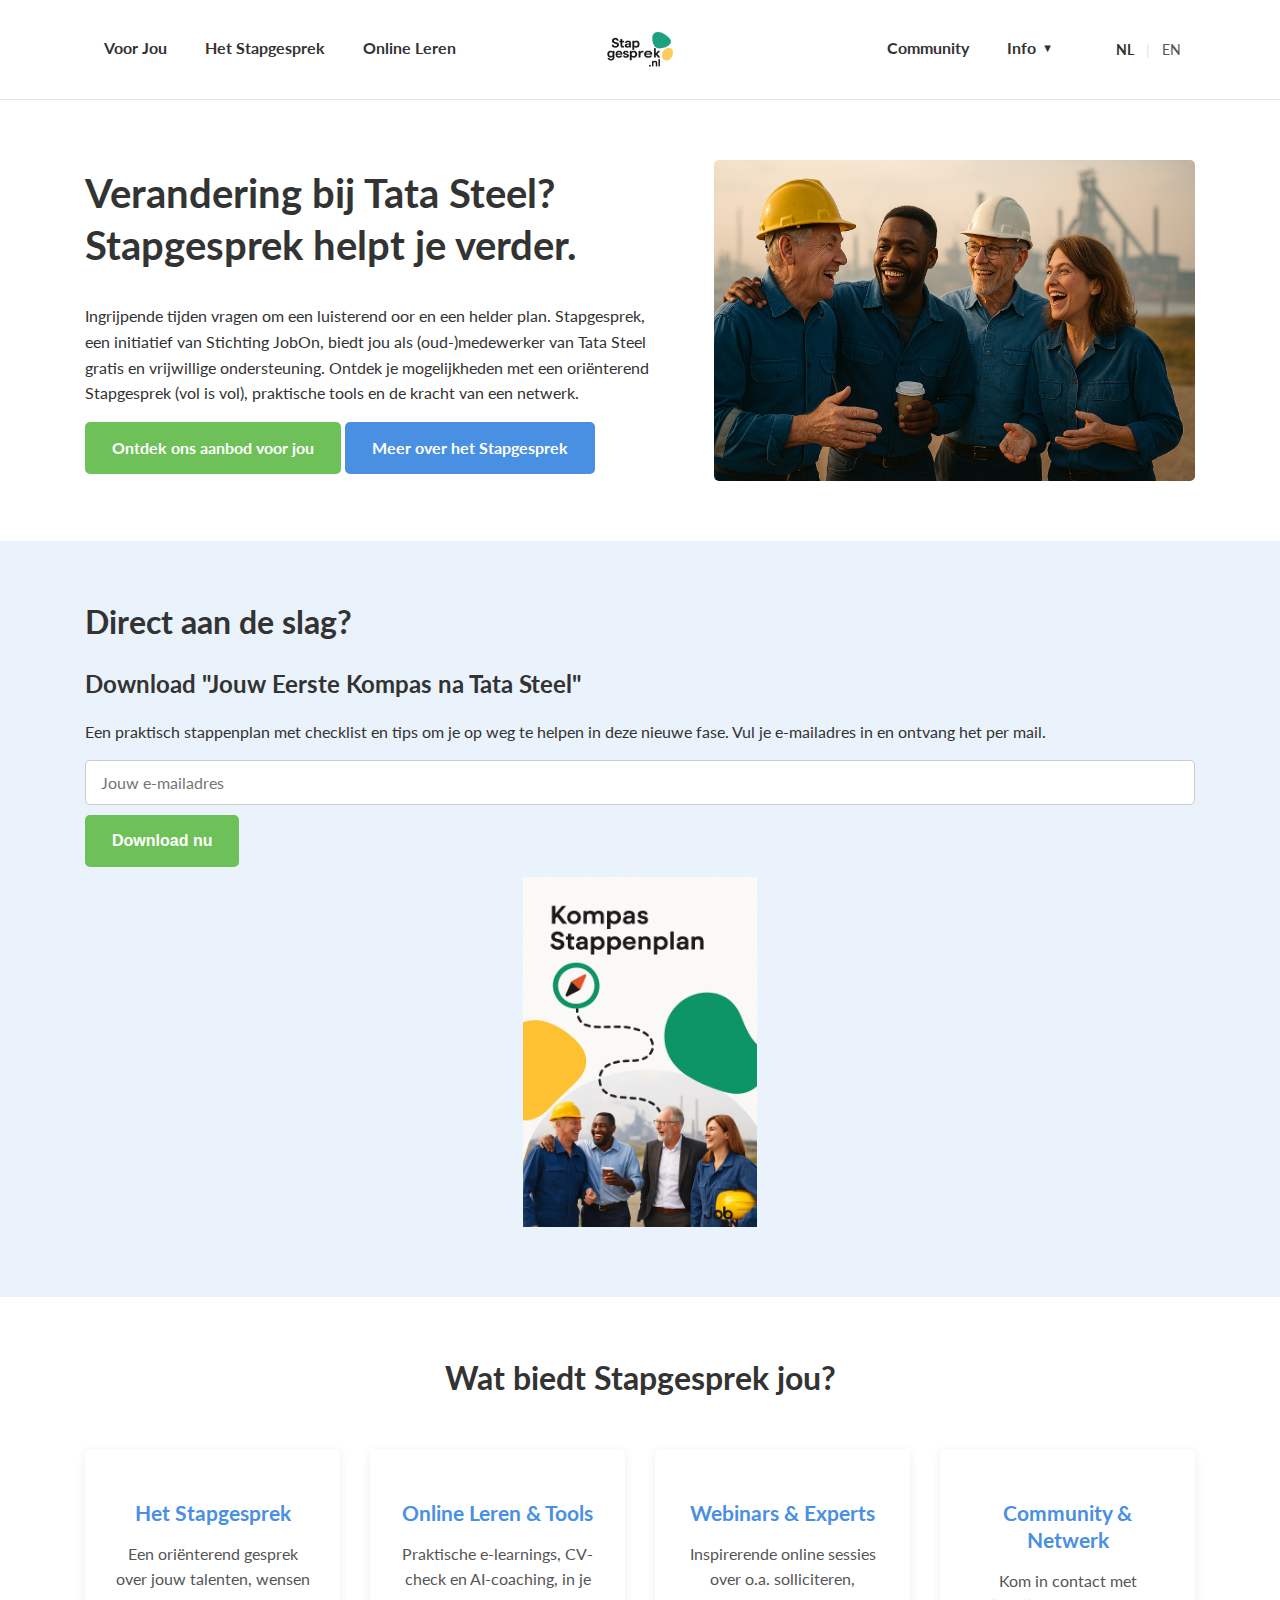
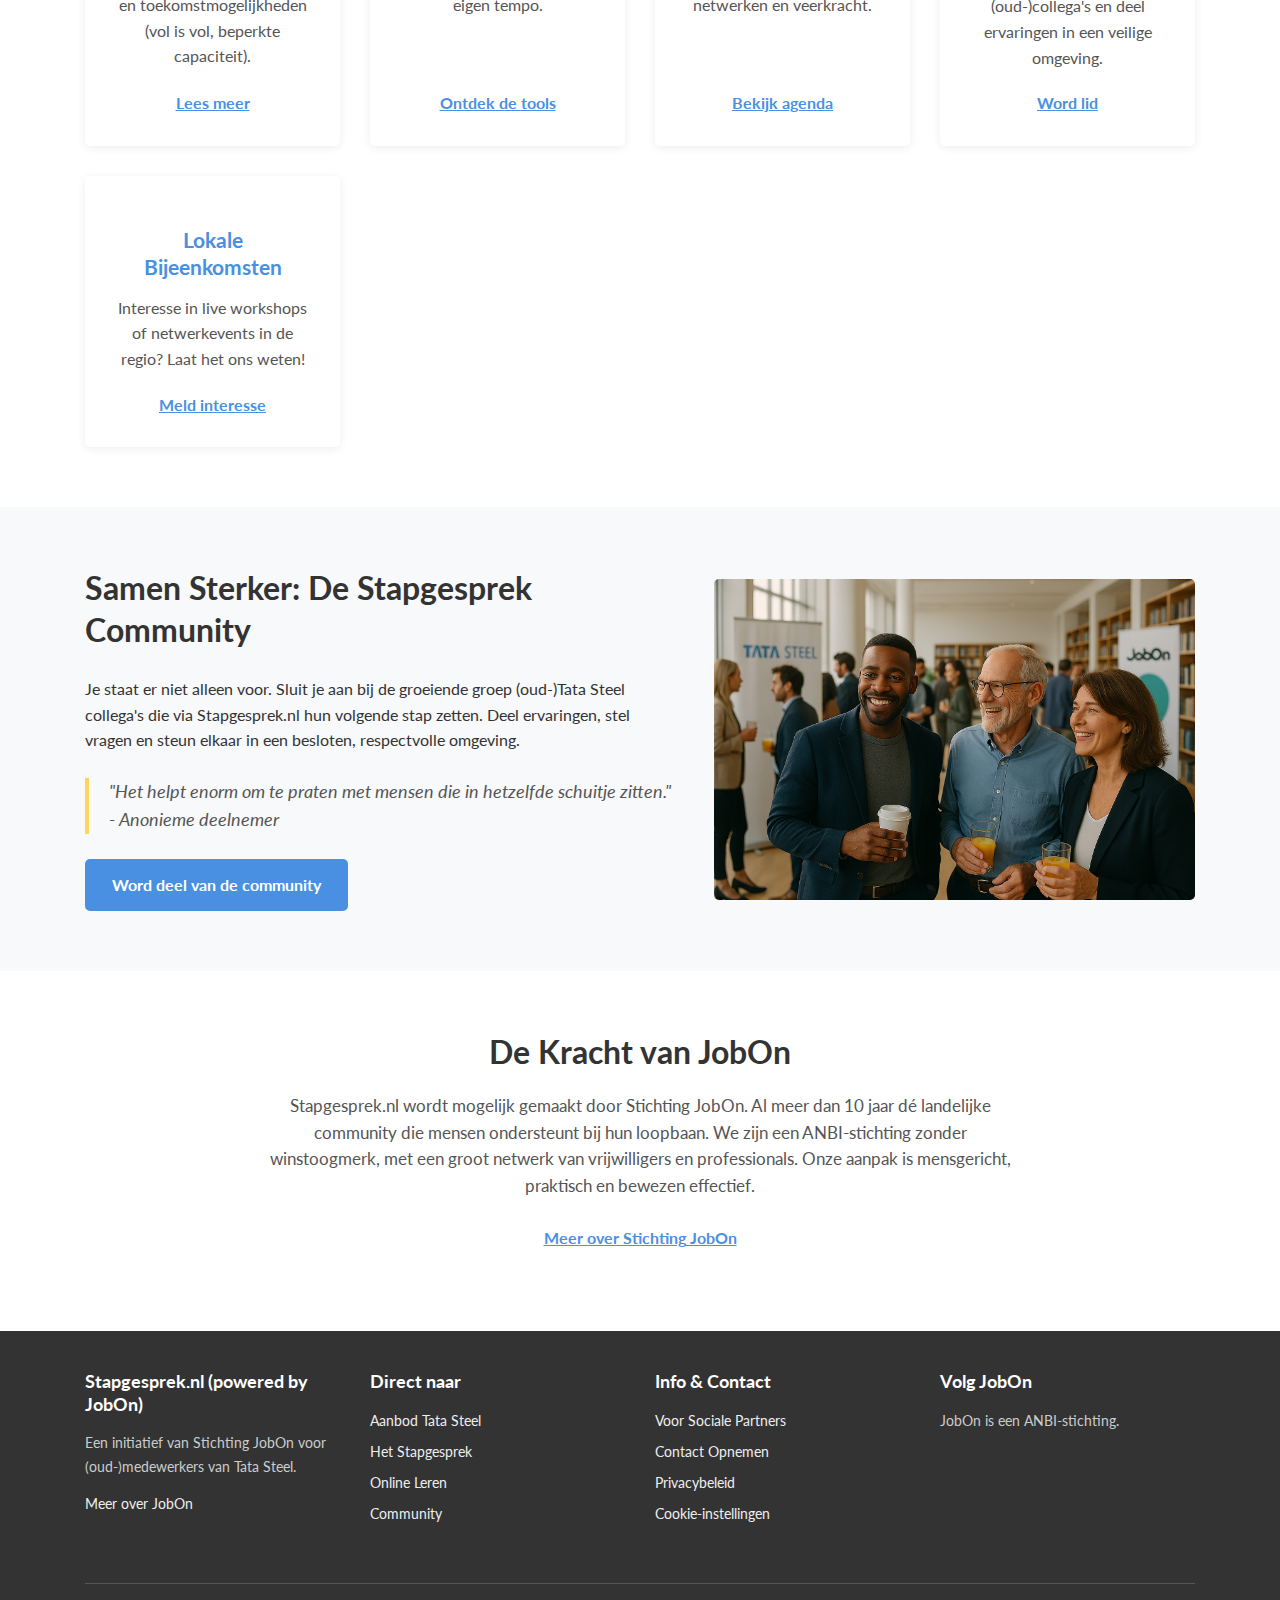
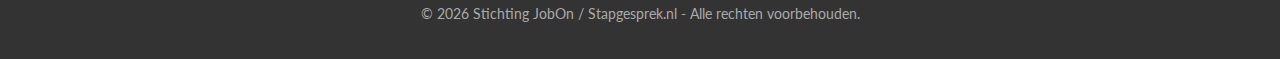
==== commit 5c3d9636: "Update index.html" ====
--- a/index.html
+++ b/index.html
@@ -35,7 +35,7 @@
                 <div class="download-text">
                     <h2>Direct aan de slag?</h2>
                     <h3>Download "Jouw Eerste Kompas na Tata Steel"</h3>
-                    <p>Een praktisch stappenplan met checklist en tips om je op weg te helpen in deze nieuwe fase. Vul je e-mailadres in en ontvang het direct.</p>
+                    <p>Een praktisch stappenplan met checklist en tips om je op weg te helpen in deze nieuwe fase. Vul je e-mailadres in en ontvang het per mail.</p>
                     <form action="#" method="post"> <label for="email-download-hp" class="sr-only">E-mailadres</label>
                          <input type="email" id="email-download-hp" name="email" placeholder="Jouw e-mailadres" required>
                          <button type="submit" class="btn btn-primary">Download nu</button>
--- a/css/style.css
+++ b/css/style.css
@@ -1,8 +1,7 @@
-/* css/style.css - BIJGEWERKTE VERSIE 6 (Extra Image Size Constraints) */
+/* css/style.css - BIJGEWERKTE VERSIE 7 (Download Image Size Fix) */
 
 /* --- CSS Variabelen --- */
 :root {
-    /* ... (variabelen blijven gelijk) ... */
     --color-primary: #6EC158; --color-secondary: #FCD55A; --color-accent: #4A90E2; --color-text: #333333; --color-text-light: #555555; --color-background: #FFFFFF; --color-background-light: #f8f9fa; --color-background-accent: #EAF2FB; --color-border: #dee2e6; --font-family-base: 'Lato', sans-serif; --container-width: 1140px; --border-radius: 5px; --header-height: 100px;
 }
 
@@ -17,13 +16,7 @@
 a:hover { color: var(--color-primary); text-decoration: none; }
 ul, ol { margin-bottom: 1em; padding-left: 20px; }
 li { margin-bottom: 0.5em; }
-/* Algemene IMG regel */
-img {
-    max-width: 100%; /* Belangrijk! */
-    height: auto; /* Behoud aspect ratio standaard */
-    display: block;
-    vertical-align: middle;
-}
+img { max-width: 100%; height: auto; display: block; vertical-align: middle; }
 .sr-only { position: absolute; width: 1px; height: 1px; padding: 0; margin: -1px; overflow: hidden; clip: rect(0, 0, 0, 0); white-space: nowrap; border: 0; }
 
 /* --- Layout --- */
@@ -34,7 +27,7 @@
 .accent-bg { background-color: var(--color-background-accent); }
 
 /* --- Header --- */
-/* ... (Header styling blijft hetzelfde als Versie 5) ... */
+/* ... (Header styling blijft hetzelfde als Versie 5/6) ... */
 .site-header { background-color: var(--color-background); border-bottom: 1px solid var(--color-border); position: sticky; top: 0; left: 0; width: 100%; z-index: 1000; height: var(--header-height); display: flex; align-items: center; } .header-container { display: flex; justify-content: space-between; align-items: center; width: 100%; } .logo.logo-center { flex-grow: 0; flex-shrink: 0; text-align: center; min-width: 0; } .logo.logo-center img { max-height: 80px; width: auto; display: inline-block; object-fit: contain; vertical-align: middle; } .nav-left, .nav-right { flex: 1; min-width: 0; display: flex; align-items: center; } .nav-left { justify-content: flex-start; } .nav-right { justify-content: flex-end; } .header-right-section { display: flex; align-items: center; justify-content: flex-end; flex: 1; min-width: 0; } .main-navigation .nav-menu { list-style: none; padding-left: 0; margin-bottom: 0; display: flex; align-items: center; flex-wrap: nowrap; } .main-navigation .nav-menu li { margin: 0 15px; position: relative; flex-shrink: 0; } .main-navigation .nav-menu a { color: var(--color-text); font-weight: 700; text-decoration: none; padding: 8px 4px; border-bottom: 3px solid transparent; transition: border-color 0.3s ease, color 0.3s ease; white-space: nowrap; display: flex; align-items: center; } .main-navigation .nav-menu a:hover, .main-navigation .nav-menu li.active > a { color: var(--color-primary); border-bottom-color: var(--color-primary); text-decoration: none; } .main-navigation .nav-menu a.active { color: var(--color-primary); border-bottom-color: var(--color-primary); } .has-dropdown > a.dropdown-trigger { cursor: pointer; } .has-dropdown span.arrow { font-size: 0.7em; margin-left: 6px; transition: transform 0.3s ease; display: inline-block; } .has-dropdown:hover span.arrow { transform: rotate(180deg); } .dropdown-menu { opacity: 0; visibility: hidden; position: absolute; top: calc(100% + 10px); left: 50%; transform: translateX(-50%) translateY(10px); min-width: 200px; background-color: var(--color-background); border: none; border-radius: var(--border-radius); box-shadow: 0 8px 25px rgba(0,0,0,0.15); list-style: none; padding: 10px 0; margin: 0; z-index: 1001; transition: opacity 0.3s ease, visibility 0.3s ease, transform 0.3s ease; } .nav-right .has-dropdown .dropdown-menu { left: auto; right: 0; transform: translateY(10px); } .dropdown-menu li { margin: 0; } .dropdown-menu li a { display: block; padding: 10px 25px; color: var(--color-text); font-weight: normal; white-space: nowrap; border-bottom: none; transition: background-color 0.2s ease, color 0.2s ease; } .dropdown-menu li a:hover { background-color: var(--color-primary); color: var(--color-background); text-decoration: none; } .has-dropdown:hover .dropdown-menu { opacity: 1; visibility: visible; transform: translateX(-50%) translateY(0); } .nav-right .has-dropdown:hover .dropdown-menu { transform: translateY(0); } .language-switcher { margin-left: 30px; white-space: nowrap; border: 1px solid transparent; padding: 5px 8px; border-radius: var(--border-radius); transition: background-color 0.3s ease; flex-shrink: 0; } .language-switcher:hover { background-color: var(--color-background-light); } .language-switcher a { margin: 0; color: var(--color-text-light); text-decoration: none; font-size: 0.9rem; padding: 5px; display: inline-block; border-radius: 3px; transition: background-color 0.2s ease, color 0.2s ease; } .language-switcher span.lang-separator { color: var(--color-border); margin: 0 3px; font-size: 0.9rem; } .language-switcher a.lang-active { font-weight: 700; color: var(--color-text); cursor: default; text-decoration: none; background-color: transparent; } .language-switcher a:not(.lang-active):hover { color: var(--color-accent); background-color: #e9ecef; text-decoration: none; } .menu-toggle { display: none; background: none; border: 1px solid var(--color-text-light); color: var(--color-text); padding: 8px 12px; cursor: pointer; font-size: 1.5rem; line-height: 1; border-radius: var(--border-radius); margin-left: 15px; flex-shrink: 0; } .menu-toggle:hover { background-color: var(--color-background-light); } .mobile-navigation { display: none; }
 
 /* --- Footer --- */
@@ -57,132 +50,73 @@
     overflow: hidden;
     flex: 1 1 45%;
     text-align: center;
-    /* AANGEPAST: Expliciete (max) hoogte voor container */
-    max-height: 450px; /* << VERLAAGD - Experimenteer hiermee */
+    max-height: 450px; /* Was 500px, nu lager - Experimenteer hiermee */
     height: auto;
-    /* Verwijder flex om interne img controle te laten overnemen */
-    /* display: flex; align-items: center; justify-content: center; */
-    border-radius: var(--border-radius); /* Optioneel: ronde hoeken container */
+    border-radius: var(--border-radius);
 }
 .hero-image img {
     width: 100%;
-    /* AANGEPAST: Hoogte auto om aspect ratio te behouden BINNEN max-height van container */
-    height: auto;
-    /* OF gebruik cover ALS je bijsnijden ok vindt */
-    /* height: 100%; object-fit: cover; */
+    height: 100%; /* Forceer hoogte naar container voor object-fit */
+    object-fit: cover; /* Behoud cover */
     object-position: center center;
-    /* max-height: none; */ /* Niet nodig als height: auto */
-     display: block; /* Zekerstellen dat het block is */
+    max-height: none;
+    display: block;
 }
 
 .download-image {
-    flex-basis: 250px; /* Behoud vaste basis */
+    flex-basis: 250px; /* Of bv 300px als je iets breder wilt */
     flex-shrink: 0;
-    max-width: 100%; /* Voorkom te breed worden */
-    text-align: center; /* Centreer afbeelding */
+    max-width: 100%;
+    text-align: center;
+    /* Optionele styling: */
+    padding: 10px;
+    /* border: 1px solid var(--color-border); */
+    /* background-color: #fff; */
+    /* border-radius: var(--border-radius); */
 }
 .download-image img {
-    max-width: 100%; /* Zorg dat afbeelding schaalt */
-    height: auto;
-    object-fit: contain; /* Zorg dat hele afbeelding zichtbaar is */
-    border-radius: var(--border-radius);
-    box-shadow: 0 2px 8px rgba(0,0,0,0.1);
+    display: block;
+    margin: 0 auto;
+    max-width: 100%;
+    /* NIEUW: Beperk hoogte */
+    max-height: 350px;  /* << EXPERIMENTEER MET DEZE WAARDE */
+    width: auto;        /* << Laat breedte schalen */
+    height: auto;       /* Behoud ratio tot max-height */
+    object-fit: contain; /* Blijft contain */
 }
 
 .community-visual, .content-visual {
-     max-width: 100%; /* Limiteer container breedte */
+     max-width: 100%;
      text-align: center;
-     margin-left: auto; /* Helpt soms bij centreren in flex/grid */
+     margin-left: auto;
      margin-right: auto;
+     overflow: hidden; /* Voeg toe voor zekerheid */
 }
 .community-visual img, .content-visual img {
-     max-width: 100%; /* Zorgt dat afbeelding schaalt */
+     max-width: 100%;
      height: auto;
-     object-fit: initial;
-     border-radius: var(--border-radius); /* Optioneel */
+     object-fit: initial; /* Reset */
+     border-radius: var(--border-radius);
 }
 
 .offerings-grid { align-items: stretch; } .offering-card { height: 100%; display: flex; flex-direction: column; }
 /* ... (Rest van homepage/component styling blijft hetzelfde) ... */
 .offerings-section h2 { text-align: center; margin-bottom: 50px; } .offerings-grid { display: grid; grid-template-columns: repeat(auto-fit, minmax(250px, 1fr)); gap: 30px; } .offering-card { display: flex; flex-direction: column; background-color: var(--color-background); padding: 30px; border-radius: var(--border-radius); text-align: center; box-shadow: 0 2px 10px rgba(0,0,0,0.07); transition: transform 0.3s ease, box-shadow 0.3s ease; } .offering-card:hover { transform: translateY(-5px); box-shadow: 0 5px 15px rgba(0,0,0,0.1); } .offering-icon { max-height: 50px; width: auto; margin: 0 auto 20px; } .offering-card h3 { font-size: 1.3rem; margin-bottom: 15px; color: var(--color-accent); } .offering-card p { flex-grow: 1; margin-bottom: 20px; color: var(--color-text-light); } .offering-card .btn-link { margin-top: auto; align-self: center; }
-.community-section { padding: 60px 0; } .community-content { display: flex; align-items: center; gap: 40px; } .community-text { flex: 1 1 55%; } .community-visual { flex: 1 1 45%; } /* Aangepast */ .community-visual img { border-radius: var(--border-radius); max-width: 100%; } .community-section blockquote { font-style: italic; margin: 25px 0; padding-left: 20px; border-left: 4px solid var(--color-secondary); color: var(--color-text-light); font-size: 1.1rem; }
+.community-section { padding: 60px 0; } .community-content { display: flex; align-items: center; gap: 40px; } .community-text { flex: 1 1 55%; } .community-visual { flex: 1 1 45%; } .community-visual img { border-radius: var(--border-radius); max-width: 100%; } .community-section blockquote { font-style: italic; margin: 25px 0; padding-left: 20px; border-left: 4px solid var(--color-secondary); color: var(--color-text-light); font-size: 1.1rem; }
 .jobon-power-section { text-align: center; padding-bottom: 80px; } .jobon-power-section h2 { margin-bottom: 20px; } .jobon-power-section p { max-width: 750px; margin-left: auto; margin-right: auto; margin-bottom: 25px; color: var(--color-text-light); font-size: 1.05rem; }
 
 
 /* --- Responsive Design --- */
-@media (max-width: 1024px) {
-    .main-navigation .nav-menu li { margin: 0 10px; }
-    .language-switcher { margin-left: 15px; }
-    .logo.logo-center img { max-height: 70px; }
-    :root { --header-height: 90px; }
-    .hero-image { max-height: 400px; /* Iets lagere max hoogte */ }
-}
-
-@media (max-width: 991px) {
-    :root { --header-height: 70px; }
-    .site-header { height: var(--header-height); }
-    .header-container { position: relative; }
-    .nav-left, .nav-right, .language-switcher { display: none; }
-    .logo.logo-center { order: 1; flex-grow: 1; text-align: left; padding-left: 0; }
-    .logo.logo-center img { max-height: 40px; }
-    .header-right-section { order: 2; flex: 0 0 auto; justify-content: flex-end; display: flex; align-items: center; }
-    .menu-toggle { display: block; margin-left: 0; }
-
-    /* Mobiel menu */
-    .mobile-navigation { display: block; position: absolute; top: var(--header-height); left: 0; right: 0; background-color: var(--color-background); border-top: 1px solid var(--color-border); box-shadow: 0 4px 10px rgba(0,0,0,0.1); z-index: 999; max-height: 0; overflow: hidden; transition: max-height 0.4s ease-in-out; }
-    #primary-mobile-menu.nav-active { max-height: calc(100vh - var(--header-height)); overflow-y: auto; }
-    .nav-menu-mobile { list-style: none; padding: 0; margin: 0; } .nav-menu-mobile li { margin: 0; border-bottom: 1px solid #eee; } .nav-menu-mobile li:last-child { border-bottom: none; } .nav-menu-mobile a { display: block; padding: 15px 20px; color: var(--color-text); text-decoration: none; font-weight: 700; } .nav-menu-mobile a:hover { background-color: var(--color-background-light); color: var(--color-primary); } .nav-menu-mobile li.active > a { color: var(--color-background); background-color: var(--color-primary); }
-    .has-dropdown-mobile .dropdown-trigger-mobile { display: flex; justify-content: space-between; align-items: center; cursor: pointer; } .has-dropdown-mobile span.arrow { font-size: 0.8em; transition: transform 0.3s ease; } .has-dropdown-mobile.active .dropdown-trigger-mobile span.arrow { transform: rotate(180deg); } .has-dropdown-mobile .dropdown-menu-mobile { list-style: none; padding: 0; margin: 0; background-color: var(--color-background-light); max-height: 0; overflow: hidden; transition: max-height 0.3s ease-out; } .has-dropdown-mobile.active .dropdown-menu-mobile { max-height: 300px; } .has-dropdown-mobile .dropdown-menu-mobile li { border: none; margin: 0; } .has-dropdown-mobile .dropdown-menu-mobile a { padding: 10px 20px 10px 40px; font-weight: normal; font-size: 0.95rem; border-top: 1px solid #eee; } .has-dropdown-mobile .dropdown-menu-mobile li:first-child a { border-top: none; } .has-dropdown-mobile .dropdown-menu-mobile li.active > a { background-color: var(--color-accent); color: var(--color-background); }
-
-    /* Responsive Layout aanpassingen */
-    .hero-content, .download-content, .community-content, .content-columns, .content-columns.reverse { /* Forceer kolom op mobiel */
-        flex-direction: column;
-        text-align: center;
-    }
-     .hero-text, .download-text, .community-text, .content-columns .content-text { /* Reset flex basis */
-        flex-basis: auto;
-        width: 100%;
-        order: 1; /* Tekst eerst */
-    }
-     .hero-image, .download-image, .community-visual, .content-columns .content-visual { /* Reset flex basis */
-         flex-basis: auto;
-         width: 100%; /* Neem volle breedte container */
-         max-width: 90%; /* Max breedte op mobiel */
-         margin: 30px auto 0; /* Marge boven, centreer */
-         height: auto; /* Hoogte auto */
-         order: 2; /* Afbeelding na tekst */
-     }
-     .hero-image {
-         max-height: 350px; /* Kleinere max hoogte op mobiel */
-         /* object-fit blijft cover */
-     }
-      .hero-image img {
-          /* height: auto; Reset naar auto om met max-height container te werken */
-          /* object-fit: contain; /* Of contain ipv cover op mobiel? Test! */
-      }
-
-    .download-section form { justify-content: center; flex-direction: column; align-items: stretch; }
-    .download-section input[type="email"], .download-section button { flex-grow: 0; flex-shrink: 1; width: 100%; }
-    .footer-content { flex-direction: column; text-align: center; }
-    .footer-col { flex-basis: 100%; min-width: unset; margin-bottom: 30px; }
-    .footer-col:last-child { margin-bottom: 0; }
-}
-
-@media (max-width: 767px) {
-    h1 { font-size: 1.8rem; } h2 { font-size: 1.5rem; } h3 { font-size: 1.2rem; }
-    .hero-content, .download-content, .community-content { gap: 20px; }
-    .hero-text .intro { font-size: 1rem; }
-    .hero-cta .btn { width: 100%; margin-right: 0; margin-bottom: 15px; } .hero-cta .btn:last-child { margin-bottom: 0; }
-    .offerings-grid { grid-template-columns: 1fr; }
-    .download-image { max-width: 200px; }
-    .hero-image { max-height: 300px; }
-}
+/* ... (Responsive deel blijft grotendeels hetzelfde als Versie 5) ... */
+@media (max-width: 1024px) { .main-navigation .nav-menu li { margin: 0 10px; } .language-switcher { margin-left: 15px; } .logo.logo-center img { max-height: 70px; } :root { --header-height: 90px; } .hero-image { max-height: 400px; } }
+@media (max-width: 991px) { :root { --header-height: 70px; } .site-header { height: var(--header-height); } .header-container { position: relative; } .nav-left, .nav-right, .language-switcher { display: none; } .logo.logo-center { order: 1; flex-grow: 1; text-align: left; padding-left: 0; } .logo.logo-center img { max-height: 40px; } .header-right-section { order: 2; flex: 0 0 auto; justify-content: flex-end; display: flex; align-items: center; } .menu-toggle { display: block; margin-left: 0; } .mobile-navigation { display: block; position: absolute; top: var(--header-height); left: 0; right: 0; background-color: var(--color-background); border-top: 1px solid var(--color-border); box-shadow: 0 4px 10px rgba(0,0,0,0.1); z-index: 999; max-height: 0; overflow: hidden; transition: max-height 0.4s ease-in-out; } #primary-mobile-menu.nav-active { max-height: calc(100vh - var(--header-height)); overflow-y: auto; } .nav-menu-mobile { list-style: none; padding: 0; margin: 0; } .nav-menu-mobile li { margin: 0; border-bottom: 1px solid #eee; } .nav-menu-mobile li:last-child { border-bottom: none; } .nav-menu-mobile a { display: block; padding: 15px 20px; color: var(--color-text); text-decoration: none; font-weight: 700; } .nav-menu-mobile a:hover { background-color: var(--color-background-light); color: var(--color-primary); } .nav-menu-mobile li.active > a { color: var(--color-background); background-color: var(--color-primary); } .has-dropdown-mobile .dropdown-trigger-mobile { display: flex; justify-content: space-between; align-items: center; cursor: pointer; } .has-dropdown-mobile span.arrow { font-size: 0.8em; transition: transform 0.3s ease; } .has-dropdown-mobile.active .dropdown-trigger-mobile span.arrow { transform: rotate(180deg); } .has-dropdown-mobile .dropdown-menu-mobile { list-style: none; padding: 0; margin: 0; background-color: var(--color-background-light); max-height: 0; overflow: hidden; transition: max-height 0.3s ease-out; } .has-dropdown-mobile.active .dropdown-menu-mobile { max-height: 300px; } .has-dropdown-mobile .dropdown-menu-mobile li { border: none; margin: 0; } .has-dropdown-mobile .dropdown-menu-mobile a { padding: 10px 20px 10px 40px; font-weight: normal; font-size: 0.95rem; border-top: 1px solid #eee; } .has-dropdown-mobile .dropdown-menu-mobile li:first-child a { border-top: none; } .has-dropdown-mobile .dropdown-menu-mobile li.active > a { background-color: var(--color-accent); color: var(--color-background); } .hero-content, .download-content, .community-content, .content-columns, .content-columns.reverse { flex-direction: column; text-align: center; } .hero-text, .download-text, .community-text, .content-columns .content-text { flex-basis: auto; width: 100%; order: 1; } .hero-image, .download-image, .community-visual, .content-columns .content-visual { flex-basis: auto; width: 100%; max-width: 90%; margin: 30px auto 0; height: auto; order: 2; } .hero-image { max-height: 350px; } .hero-image img { /* height: auto; object-fit: contain; */ } .download-section form { justify-content: center; flex-direction: column; align-items: stretch; } .download-section input[type="email"], .download-section button { flex-grow: 0; flex-shrink: 1; width: 100%; } .footer-content { flex-direction: column; text-align: center; } .footer-col { flex-basis: 100%; min-width: unset; margin-bottom: 30px; } .footer-col:last-child { margin-bottom: 0; } }
+@media (max-width: 767px) { h1 { font-size: 1.8rem; } h2 { font-size: 1.5rem; } h3 { font-size: 1.2rem; } .hero-content, .download-content, .community-content { gap: 20px; } .hero-text .intro { font-size: 1rem; } .hero-cta .btn { width: 100%; margin-right: 0; margin-bottom: 15px; } .hero-cta .btn:last-child { margin-bottom: 0; } .offerings-grid { grid-template-columns: 1fr; } .download-image { max-width: 200px; /* Kleinere max-width container */ max-height: 280px; /* Kleinere max-height voor img zelf */ } .hero-image { max-height: 300px; } }
 
 /* ... (Rest van component styling etc.) ... */
 .resource-grid { display: grid; grid-template-columns: repeat(auto-fit, minmax(280px, 1fr)); gap: 30px; } .resource-card { background-color: var(--color-background); border-radius: var(--border-radius); overflow: hidden; box-shadow: 0 2px 8px rgba(0,0,0,0.08); display: flex; flex-direction: column; } .resource-card img { width: 100%; height: 180px; object-fit: cover; } .resource-content { padding: 20px; flex-grow: 1; display: flex; flex-direction: column; } .resource-content h3 { font-size: 1.2rem; margin-bottom: 10px; } .resource-content p { flex-grow: 1; margin-bottom: 15px; font-size: 0.95rem; color: var(--color-text-light); } .resource-content .btn { margin-top: auto; align-self: flex-start; }
-.webinar-list { list-style: none; padding-left: 0; } .webinar-item { display: flex; align-items: center; gap: 20px; background-color: var(--color-background); padding: 15px 20px; border-radius: var(--border-radius); margin-bottom: 15px; box-shadow: 0 1px 5px rgba(0,0,0,0.06); flex-wrap: wrap; } .webinar-date { text-align: center; font-size: 0.9rem; color: var(--color-primary); flex-shrink: 0; padding-right: 20px; /* Meer ruimte */ } .webinar-info { flex-grow: 1; } .webinar-info h4 { font-size: 1.15rem; margin-bottom: 5px; } .webinar-info p { margin-bottom: 0; font-size: 0.9rem; color: var(--color-text-light); } .webinar-action { flex-shrink: 0; margin-left: auto; padding-left: 15px; } @media (max-width: 767px) { .webinar-item { flex-direction: column; align-items: flex-start; gap: 10px; } .webinar-date { text-align: left; padding-right: 0; } .webinar-action { margin-left: 0; margin-top: 10px; width: 100%;} .webinar-action .btn { width: 100%; text-align: center; } }
+.webinar-list { list-style: none; padding-left: 0; } .webinar-item { display: flex; align-items: center; gap: 20px; background-color: var(--color-background); padding: 15px 20px; border-radius: var(--border-radius); margin-bottom: 15px; box-shadow: 0 1px 5px rgba(0,0,0,0.06); flex-wrap: wrap; } .webinar-date { text-align: center; font-size: 0.9rem; color: var(--color-primary); flex-shrink: 0; padding-right: 20px; } .webinar-info { flex-grow: 1; } .webinar-info h4 { font-size: 1.15rem; margin-bottom: 5px; } .webinar-info p { margin-bottom: 0; font-size: 0.9rem; color: var(--color-text-light); } .webinar-action { flex-shrink: 0; margin-left: auto; padding-left: 15px; } @media (max-width: 767px) { .webinar-item { flex-direction: column; align-items: flex-start; gap: 10px; } .webinar-date { text-align: left; padding-right: 0; } .webinar-action { margin-left: 0; margin-top: 10px; width: 100%;} .webinar-action .btn { width: 100%; text-align: center; } }
 .content-columns { display: flex; gap: 40px; align-items: center; } .content-columns .content-text { flex: 1 1 55%; } .content-columns .content-visual { flex: 1 1 45%; text-align: center; max-width: 100%; overflow: hidden; }
-.content-columns.reverse { flex-direction: row-reverse; } @media (max-width: 991px) { .content-columns, .content-columns.reverse { flex-direction: column; text-align: center; } .content-columns .content-text, .content-columns .content-visual { flex-basis: auto; width: 100%; order: 1; /* Tekst eerst */ } .content-columns .content-visual { margin-top: 30px; max-width: 90%; margin-left: auto; margin-right: auto; order: 2; /* Afbeelding na tekst */} }
+.content-columns.reverse { flex-direction: row-reverse; } @media (max-width: 991px) { .content-columns, .content-columns.reverse { flex-direction: column; text-align: center; } .content-columns .content-text, .content-columns .content-visual { flex-basis: auto; width: 100%; order: 1; } .content-columns .content-visual { margin-top: 30px; max-width: 90%; margin-left: auto; margin-right: auto; order: 2; } }
 .options-grid, .benefits-grid, .values-grid, .testimonials-grid { display: grid; grid-template-columns: repeat(auto-fit, minmax(280px, 1fr)); gap: 30px; margin-top: 30px;} .option-card, .benefit-item, .value-item, .testimonial-card { background: var(--color-background); padding: 25px; border-radius: var(--border-radius); box-shadow: 0 2px 8px rgba(0,0,0,0.07); } .value-item h4 { color: var(--color-accent); margin-bottom: 8px; } .testimonial-card blockquote { font-style: italic; border-left: 3px solid var(--color-secondary); padding-left: 15px; margin-bottom: 10px; } .testimonial-card cite { font-style: normal; font-weight: bold; font-size: 0.9rem; color: var(--color-text-light); display: block; text-align: right; }
 .contact-layout { display: flex; gap: 40px; flex-wrap: wrap; } .contact-form-wrapper { flex: 2 1 500px; } .contact-details { flex: 1 1 300px; background-color: var(--color-background-light); padding: 25px; border-radius: var(--border-radius); } .contact-details h2 { margin-bottom: 15px; font-size: 1.4rem; } .contact-details p { margin-bottom: 15px; line-height: 1.7; } .contact-details strong { color: var(--color-text); } .form-group { margin-bottom: 20px; }
 .inline-form { display: flex; gap: 10px; flex-wrap: wrap; align-items: center;} .inline-form input[type="email"] { flex-grow: 1; margin-bottom: 0; min-width: 200px;} .inline-form button { flex-shrink: 0; } @media (max-width: 767px) { .inline-form { flex-direction: column; align-items: stretch;} }
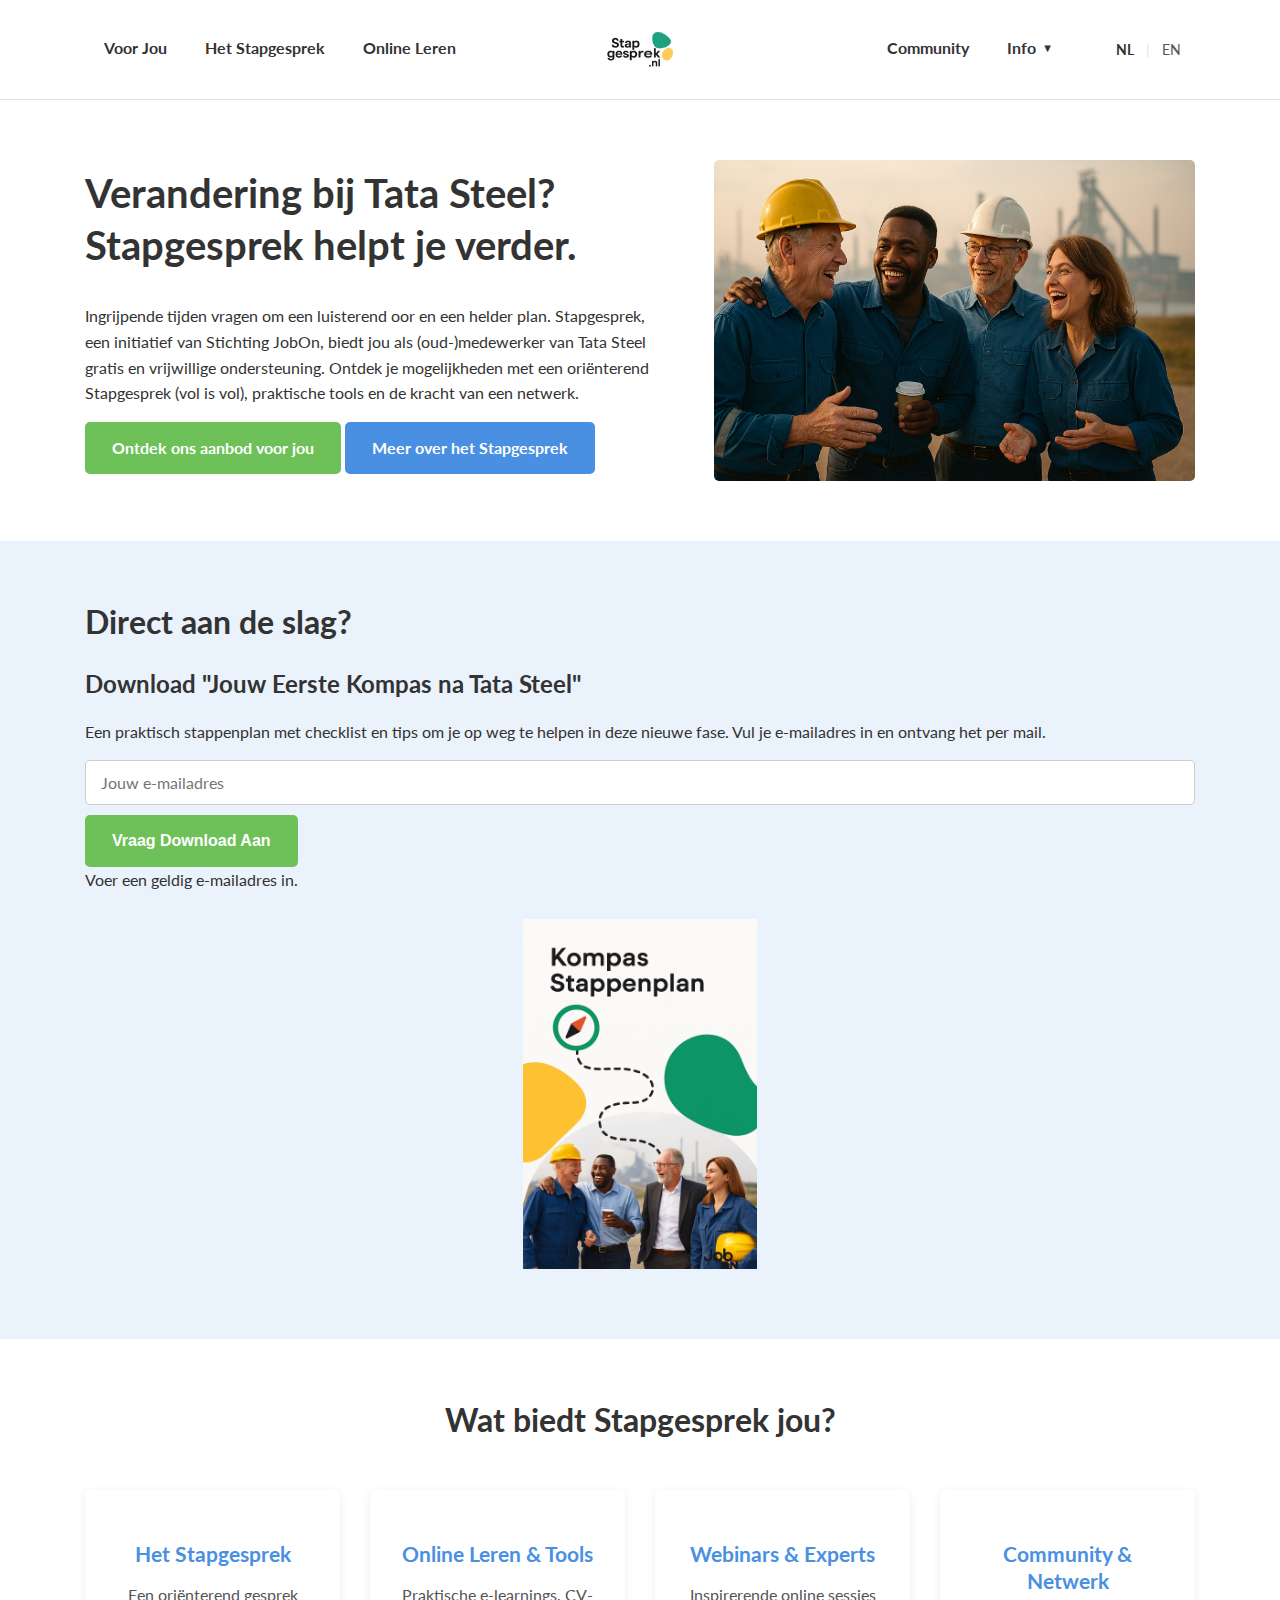
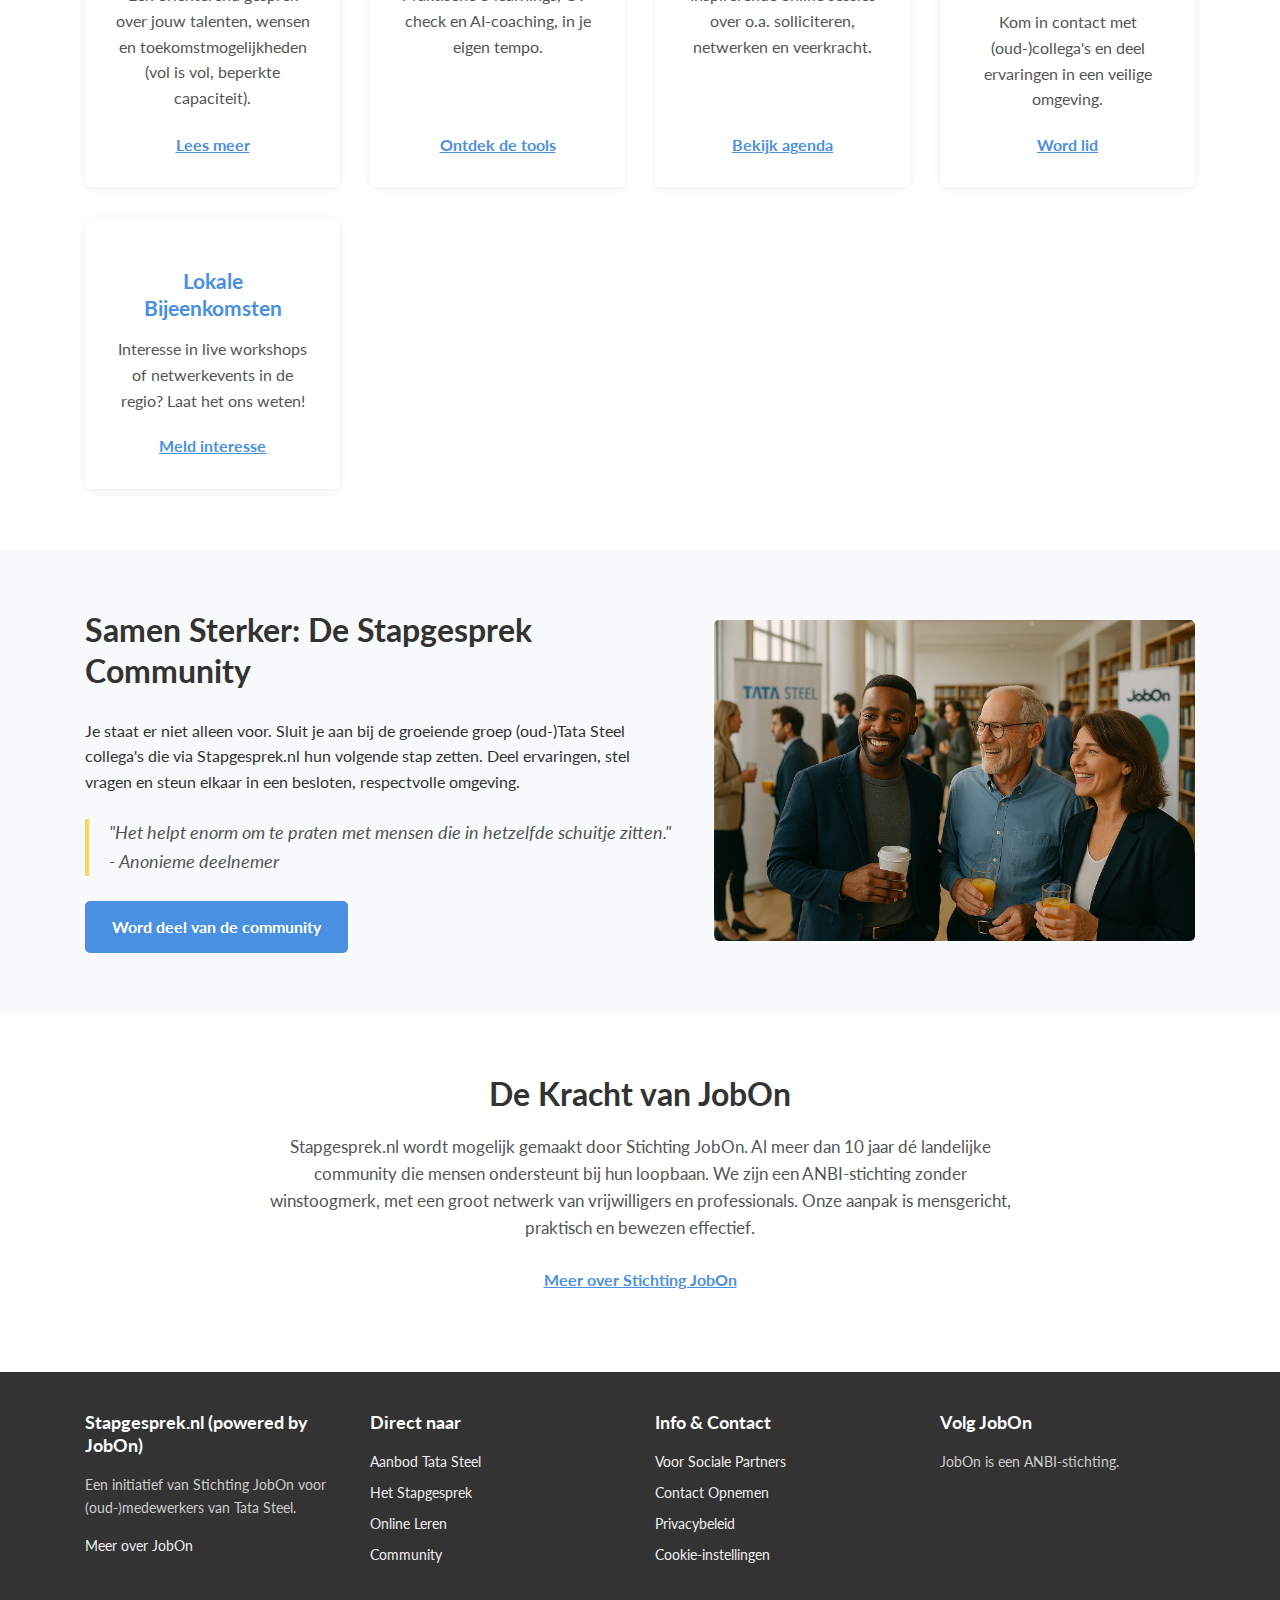
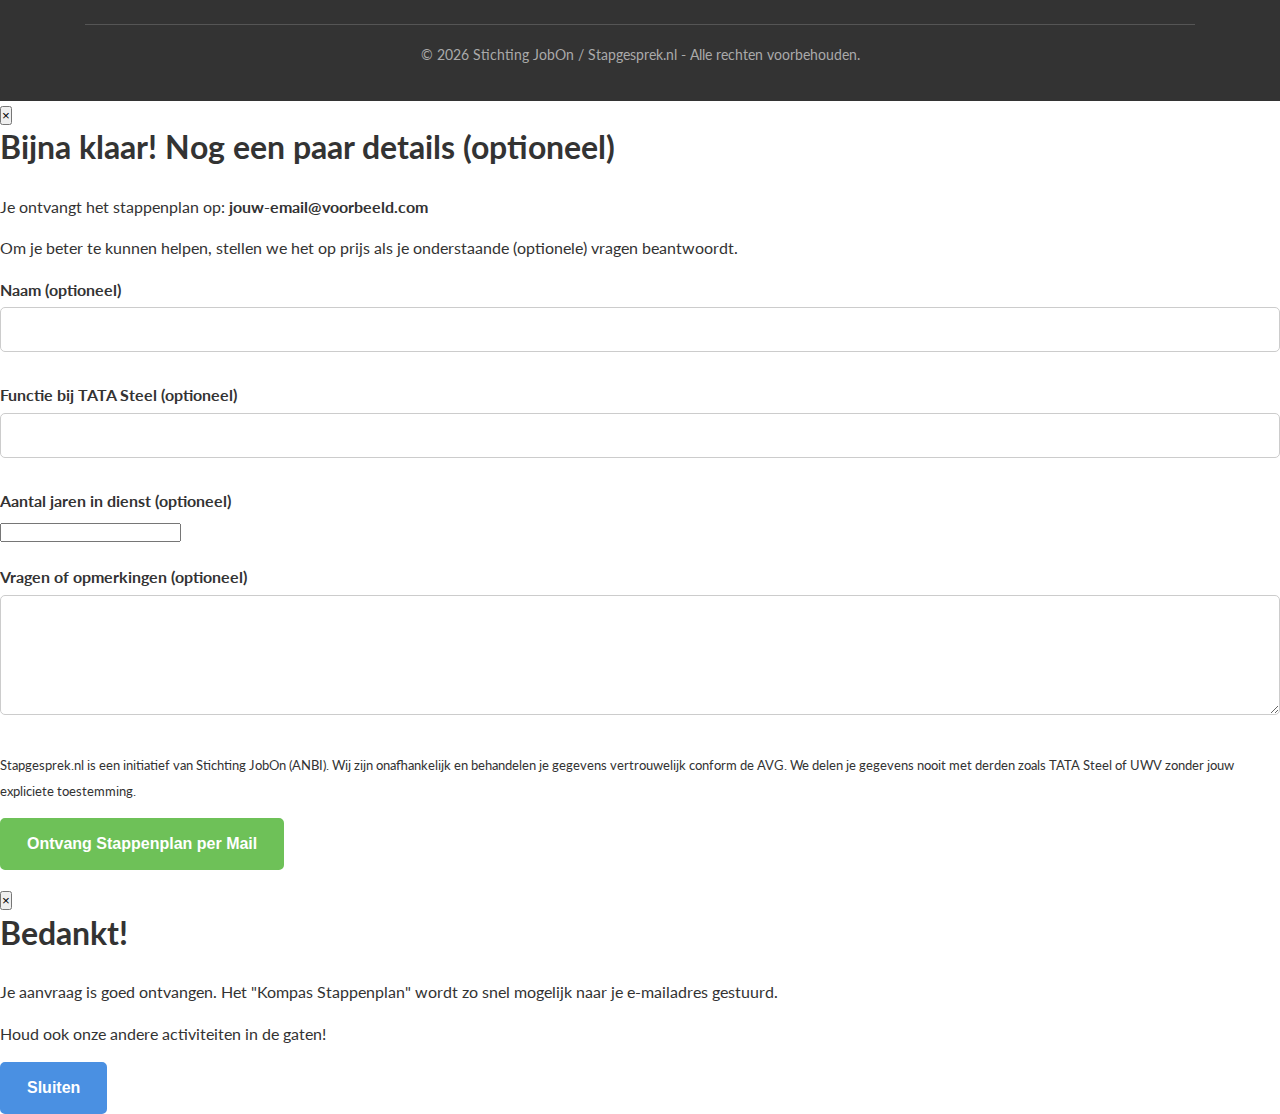
==== commit 56f2600a: "Update index.html" ====
--- a/index.html
+++ b/index.html
@@ -15,19 +15,19 @@
 
     <main>
         <section class="hero-section">
-            <div class="container hero-content">
-                <div class="hero-text">
-                    <h1>Verandering bij Tata Steel? Stapgesprek helpt je verder.</h1>
-                    <p class="intro">Ingrijpende tijden vragen om een luisterend oor en een helder plan. Stapgesprek, een initiatief van Stichting JobOn, biedt jou als (oud-)medewerker van Tata Steel gratis en vrijwillige ondersteuning. Ontdek je mogelijkheden met een oriënterend Stapgesprek (vol is vol), praktische tools en de kracht van een netwerk.</p>
-                    <div class="hero-cta">
-                        <a href="voor-jou.html" class="btn btn-primary">Ontdek ons aanbod voor jou</a>
-                        <a href="stapgesprek.html" class="btn btn-secondary">Meer over het Stapgesprek</a>
-                    </div>
-                </div>
-                <div class="hero-image">
-                    <img src="images/hero-image-stap.png" alt="Hoopvol beeld van mensen die samenwerken of vooruit kijken">
-                </div>
-            </div>
+             <div class="container hero-content">
+                 <div class="hero-text">
+                     <h1>Verandering bij Tata Steel? Stapgesprek helpt je verder.</h1>
+                     <p class="intro">Ingrijpende tijden vragen om een luisterend oor en een helder plan. Stapgesprek, een initiatief van Stichting JobOn, biedt jou als (oud-)medewerker van Tata Steel gratis en vrijwillige ondersteuning. Ontdek je mogelijkheden met een oriënterend Stapgesprek (vol is vol), praktische tools en de kracht van een netwerk.</p>
+                     <div class="hero-cta">
+                         <a href="voor-jou.html" class="btn btn-primary">Ontdek ons aanbod voor jou</a>
+                         <a href="stapgesprek.html" class="btn btn-secondary">Meer over het Stapgesprek</a>
+                     </div>
+                 </div>
+                 <div class="hero-image">
+                     <img src="images/hero-image-stap.png" alt="Hoopvol beeld van mensen die samenwerken of vooruit kijken">
+                 </div>
+             </div>
         </section>
 
         <section class="download-section accent-bg">
@@ -36,10 +36,12 @@
                     <h2>Direct aan de slag?</h2>
                     <h3>Download "Jouw Eerste Kompas na Tata Steel"</h3>
                     <p>Een praktisch stappenplan met checklist en tips om je op weg te helpen in deze nieuwe fase. Vul je e-mailadres in en ontvang het per mail.</p>
-                    <form action="#" method="post"> <label for="email-download-hp" class="sr-only">E-mailadres</label>
-                         <input type="email" id="email-download-hp" name="email" placeholder="Jouw e-mailadres" required>
-                         <button type="submit" class="btn btn-primary">Download nu</button>
-                         </form>
+                    <div class="inline-form" id="initial-download-form">
+                        <label for="email-download-hp" class="sr-only">E-mailadres</label>
+                        <input type="email" id="email-download-hp" name="email-initial" placeholder="Jouw e-mailadres" required>
+                        <button type="button" id="open-download-modal-btn" class="btn btn-primary">Vraag Download Aan</button>
+                    </div>
+                     <p id="email-error-hp" class="form-error">Voer een geldig e-mailadres in.</p>
                 </div>
                  <div class="download-image">
                      <img src="images/compass-download-cover.png" alt="Cover afbeelding Kompas Stappenplan">
@@ -48,68 +50,85 @@
         </section>
 
         <section class="offerings-section">
-            <div class="container">
-                <h2>Wat biedt Stapgesprek jou?</h2>
-                <div class="offerings-grid">
-                    <div class="offering-card">
-                        <img src="images/icon-stapgesprek.svg" alt="" class="offering-icon">
-                        <h3>Het Stapgesprek</h3>
-                        <p>Een oriënterend gesprek over jouw talenten, wensen en toekomstmogelijkheden (vol is vol, beperkte capaciteit).</p>
-                        <a href="stapgesprek.html" class="btn-link">Lees meer</a>
-                    </div>
-                    <div class="offering-card">
-                        <img src="images/icon-online-leren.svg" alt="" class="offering-icon">
-                        <h3>Online Leren & Tools</h3>
-                        <p>Praktische e-learnings, CV-check en AI-coaching, in je eigen tempo.</p>
-                        <a href="online-leren.html" class="btn-link">Ontdek de tools</a>
-                    </div>
-                     <div class="offering-card">
-                        <img src="images/icon-webinars.svg" alt="" class="offering-icon">
-                        <h3>Webinars & Experts</h3>
-                        <p>Inspirerende online sessies over o.a. solliciteren, netwerken en veerkracht.</p>
-                         <a href="online-leren.html#webinars" class="btn-link">Bekijk agenda</a>
-                    </div>
-                     <div class="offering-card">
-                        <img src="images/icon-community.svg" alt="" class="offering-icon">
-                        <h3>Community & Netwerk</h3>
-                        <p>Kom in contact met (oud-)collega's en deel ervaringen in een veilige omgeving.</p>
-                        <a href="community.html" class="btn-link">Word lid</a>
-                    </div>
-                    <div class="offering-card">
-                        <img src="images/icon-events.svg" alt="" class="offering-icon">
-                        <h3>Lokale Bijeenkomsten</h3>
-                        <p>Interesse in live workshops of netwerkevents in de regio? Laat het ons weten!</p>
-                        <a href="#lokale-events-interesse" class="btn-link">Meld interesse</a> </div>
-                </div>
-            </div>
+             <div class="container">
+                 <h2>Wat biedt Stapgesprek jou?</h2>
+                 <div class="offerings-grid">
+                    <div class="offering-card"> <img src="images/icon-stapgesprek.svg" alt="" class="offering-icon"> <h3>Het Stapgesprek</h3> <p>Een oriënterend gesprek over jouw talenten, wensen en toekomstmogelijkheden (vol is vol, beperkte capaciteit).</p> <a href="stapgesprek.html" class="btn-link">Lees meer</a> </div>
+                    <div class="offering-card"> <img src="images/icon-online-leren.svg" alt="" class="offering-icon"> <h3>Online Leren & Tools</h3> <p>Praktische e-learnings, CV-check en AI-coaching, in je eigen tempo.</p> <a href="online-leren.html" class="btn-link">Ontdek de tools</a> </div>
+                    <div class="offering-card"> <img src="images/icon-webinars.svg" alt="" class="offering-icon"> <h3>Webinars & Experts</h3> <p>Inspirerende online sessies over o.a. solliciteren, netwerken en veerkracht.</p> <a href="online-leren.html#webinars" class="btn-link">Bekijk agenda</a> </div>
+                    <div class="offering-card"> <img src="images/icon-community.svg" alt="" class="offering-icon"> <h3>Community & Netwerk</h3> <p>Kom in contact met (oud-)collega's en deel ervaringen in een veilige omgeving.</p> <a href="community.html" class="btn-link">Word lid</a> </div>
+                    <div class="offering-card"> <img src="images/icon-events.svg" alt="" class="offering-icon"> <h3>Lokale Bijeenkomsten</h3> <p>Interesse in live workshops of netwerkevents in de regio? Laat het ons weten!</p> <a href="#lokale-events-interesse" class="btn-link">Meld interesse</a> </div>
+                 </div>
+             </div>
         </section>
 
         <section class="community-section light-bg">
-            <div class="container community-content">
-                <div class="community-text">
-                    <h2>Samen Sterker: De Stapgesprek Community</h2>
-                    <p>Je staat er niet alleen voor. Sluit je aan bij de groeiende groep (oud-)Tata Steel collega's die via Stapgesprek.nl hun volgende stap zetten. Deel ervaringen, stel vragen en steun elkaar in een besloten, respectvolle omgeving.</p>
-                    <blockquote>"Het helpt enorm om te praten met mensen die in hetzelfde schuitje zitten." - Anonieme deelnemer</blockquote>
-                    <a href="community.html" class="btn btn-secondary">Word deel van de community</a>
-                </div>
-                <div class="community-visual">
-                    <img src="images/netwerkbijeenkomst.png" alt="Visualisatie van een online community of groep mensen in gesprek">
-                </div>
-            </div>
+             <div class="container community-content">
+                <div class="community-text"> <h2>Samen Sterker: De Stapgesprek Community</h2> <p>Je staat er niet alleen voor. Sluit je aan bij de groeiende groep (oud-)Tata Steel collega's die via Stapgesprek.nl hun volgende stap zetten. Deel ervaringen, stel vragen en steun elkaar in een besloten, respectvolle omgeving.</p> <blockquote>"Het helpt enorm om te praten met mensen die in hetzelfde schuitje zitten." - Anonieme deelnemer</blockquote> <a href="community.html" class="btn btn-secondary">Word deel van de community</a> </div>
+                <div class="community-visual"> <img src="images/netwerkbijeenkomst.png" alt="Visualisatie van een online community of groep mensen in gesprek"> </div>
+             </div>
         </section>
 
          <section class="jobon-power-section">
-            <div class="container">
-                <h2>De Kracht van JobOn</h2>
-                 <p>Stapgesprek.nl wordt mogelijk gemaakt door Stichting JobOn. Al meer dan 10 jaar dé landelijke community die mensen ondersteunt bij hun loopbaan. We zijn een ANBI-stichting zonder winstoogmerk, met een groot netwerk van vrijwilligers en professionals. Onze aanpak is mensgericht, praktisch en bewezen effectief.</p>
-                 <a href="over-jobon.html" class="btn btn-link">Meer over Stichting JobOn</a>
-            </div>
-        </section>
+              <div class="container"> <h2>De Kracht van JobOn</h2> <p>Stapgesprek.nl wordt mogelijk gemaakt door Stichting JobOn. Al meer dan 10 jaar dé landelijke community die mensen ondersteunt bij hun loopbaan. We zijn een ANBI-stichting zonder winstoogmerk, met een groot netwerk van vrijwilligers en professionals. Onze aanpak is mensgericht, praktisch en bewezen effectief.</p> <a href="over-jobon.html" class="btn btn-link">Meer over Stichting JobOn</a> </div>
+         </section>
 
     </main>
 
     <footer class="site-footer"></footer>
 
+    <div id="download-modal" class="modal">
+        <div class="modal-content">
+            <button class="modal-close" aria-label="Sluit venster">&times;</button>
+            <h2>Bijna klaar! Nog een paar details (optioneel)</h2>
+            <p>Je ontvangt het stappenplan op: <strong id="modal-email-display">jouw-email@voorbeeld.com</strong></p>
+            <p>Om je beter te kunnen helpen, stellen we het op prijs als je onderstaande (optionele) vragen beantwoordt.</p>
+
+            <form id="modal-download-form" action="https://formspree.io/f/mldjaanj" method="POST">
+                 <input type="hidden" id="modal-email-input" name="email">
+                 <input type="hidden" name="_subject" value="Nieuwe Stapgesprek.nl Download Aanvraag">
+
+                 <div class="form-group">
+                    <label for="modal-naam">Naam (optioneel)</label>
+                    <input type="text" id="modal-naam" name="Naam">
+                 </div>
+                 <div class="form-group">
+                    <label for="modal-functie">Functie bij TATA Steel (optioneel)</label>
+                    <input type="text" id="modal-functie" name="Functie TATA">
+                 </div>
+                  <div class="form-group">
+                    <label for="modal-jaren">Aantal jaren in dienst (optioneel)</label>
+                    <input type="number" id="modal-jaren" name="Jaren in dienst">
+                 </div>
+                 <div class="form-group">
+                     <label for="modal-opmerkingen">Vragen of opmerkingen (optioneel)</label>
+                     <textarea id="modal-opmerkingen" name="Opmerkingen" rows="4"></textarea>
+                 </div>
+
+                 <p class="privacy-note">
+                     <small>
+                         Stapgesprek.nl is een initiatief van Stichting JobOn (ANBI). Wij zijn onafhankelijk en behandelen je gegevens vertrouwelijk conform de AVG. We delen je gegevens nooit met derden zoals TATA Steel of UWV zonder jouw expliciete toestemming.
+                     </small>
+                 </p>
+
+                 <div class="modal-actions">
+                      <button type="submit" class="btn btn-primary btn-submit-modal">Ontvang Stappenplan per Mail</button>
+                 </div>
+                 <p id="modal-form-error" class="form-error"></p>
+
+            </form>
+        </div>
+    </div>
+
+    <div id="download-success" class="modal"> <div class="modal-content success-message">
+             <button class="modal-close success-close" aria-label="Sluit venster">&times;</button>
+             <h2>Bedankt!</h2>
+             <p>Je aanvraag is goed ontvangen. Het "Kompas Stappenplan" wordt zo snel mogelijk naar je e-mailadres gestuurd.</p>
+             <p>Houd ook onze andere activiteiten in de gaten!</p>
+             <button type="button" class="btn btn-secondary success-close">Sluiten</button>
+         </div>
+    </div>
+
     <script src="js/script.js"></script>
 </body>
 </html>
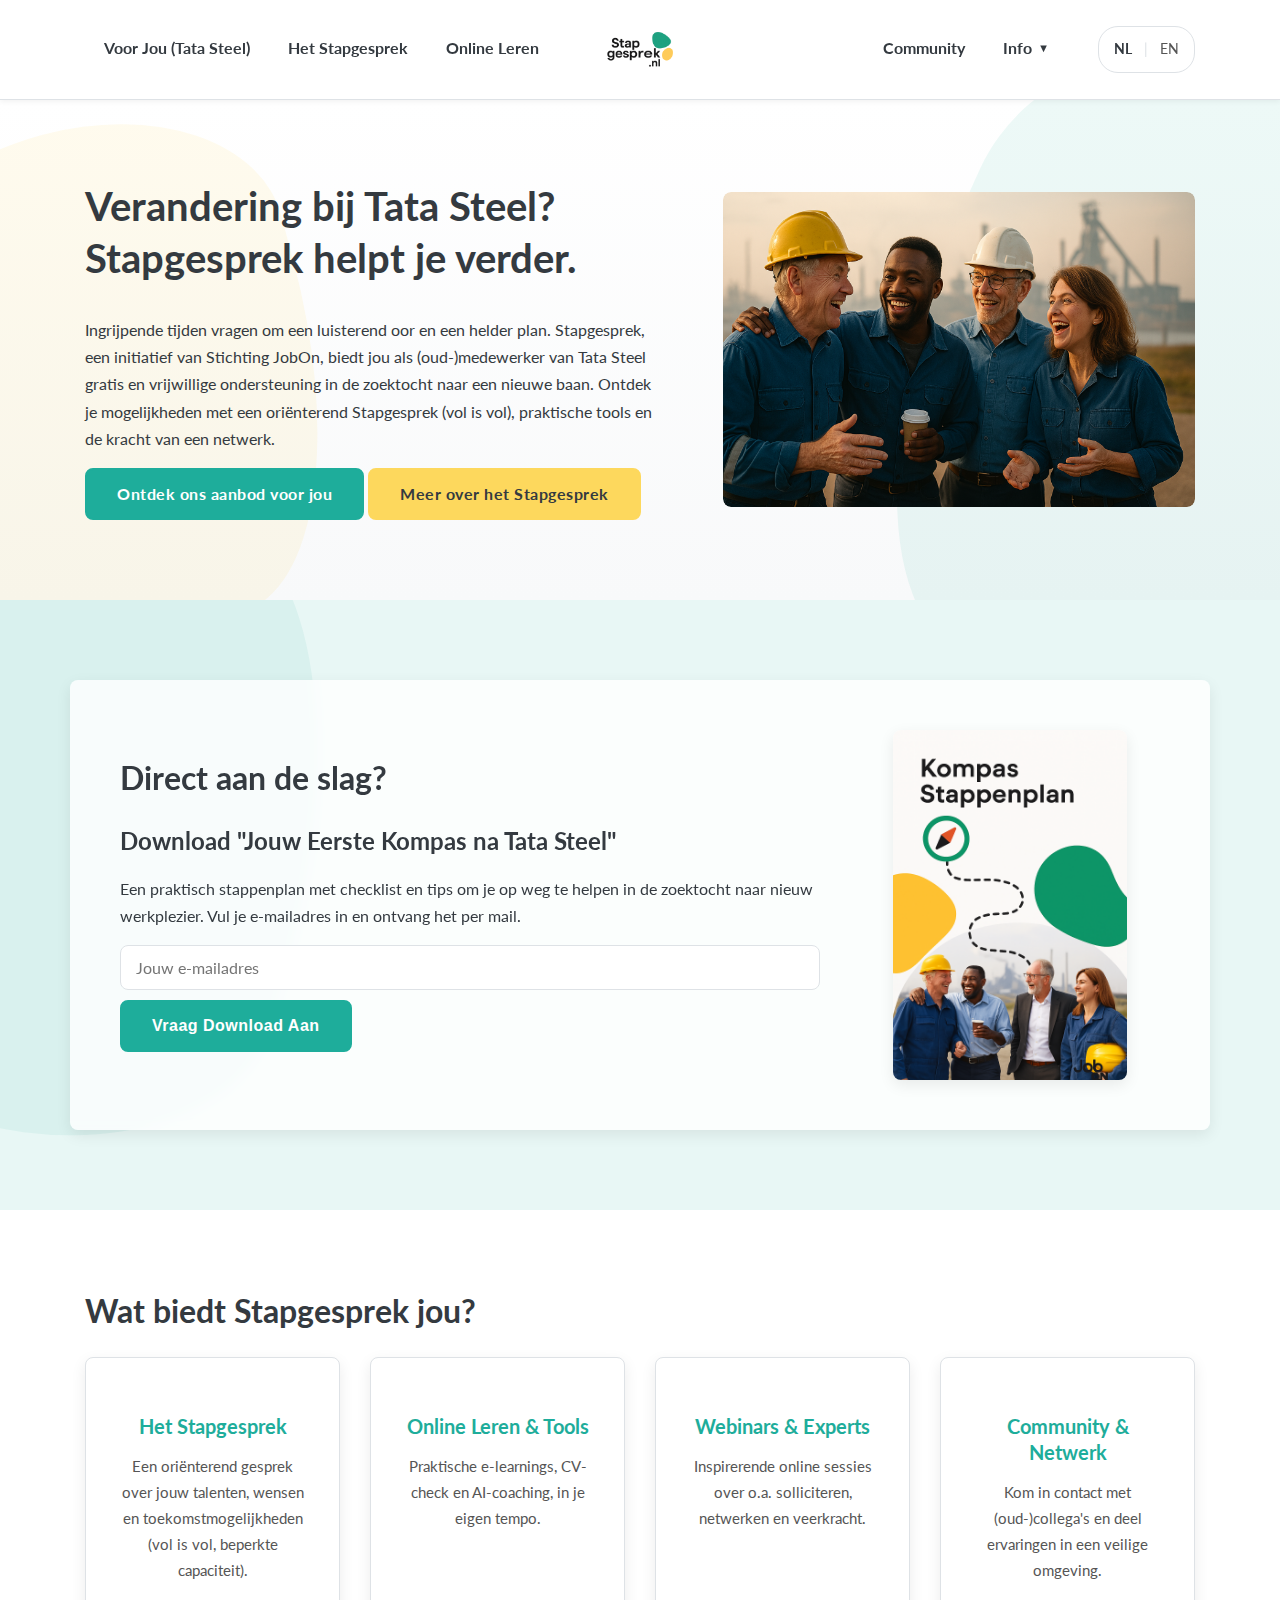
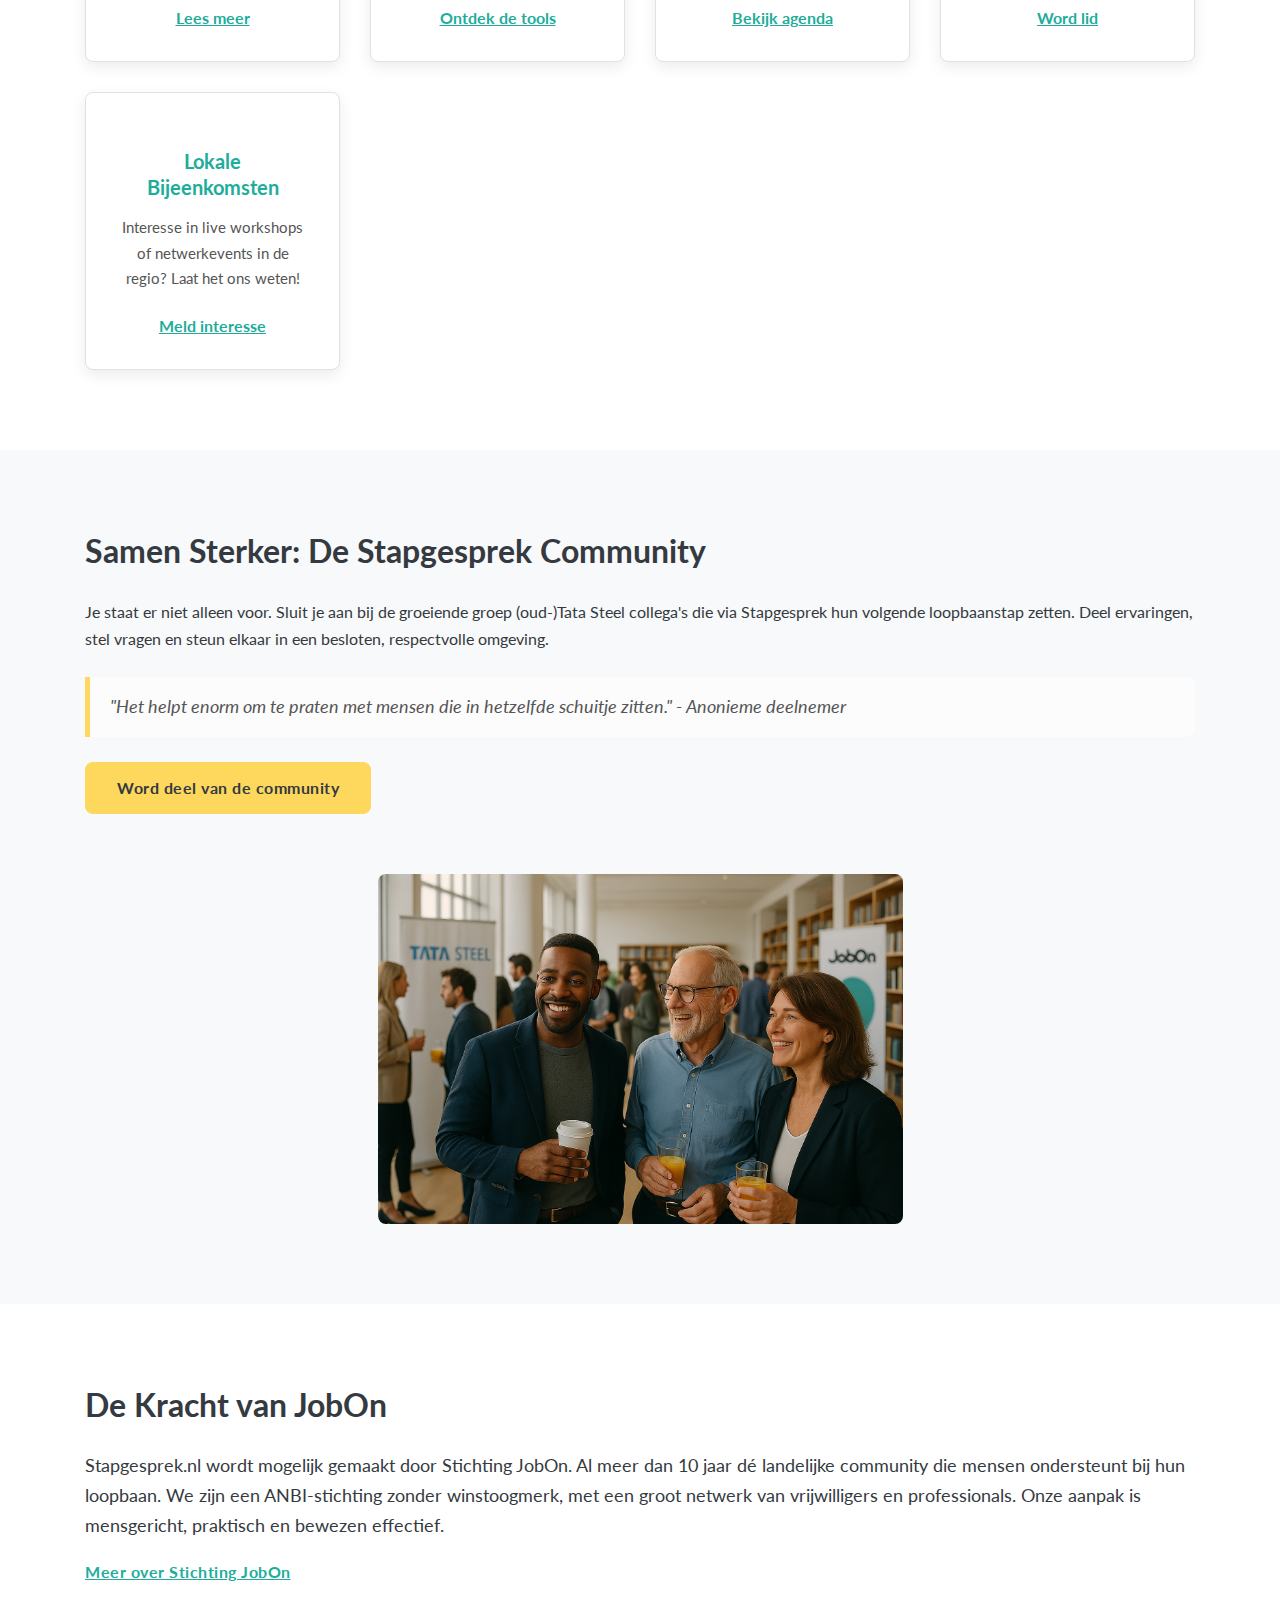
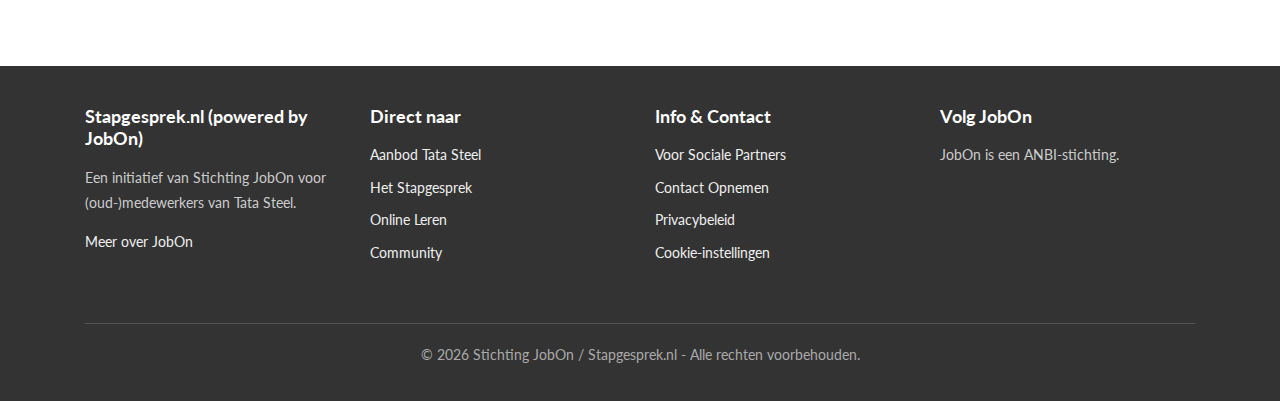
==== commit 9430af2e: "Update index.html" ====
--- a/index.html
+++ b/index.html
@@ -3,7 +3,7 @@
 <head>
     <meta charset="UTF-8">
     <meta name="viewport" content="width=device-width, initial-scale=1.0">
-    <title>Stapgesprek.nl - Jouw volgende stap na Tata Steel (Powered by JobOn)</title>
+    <title>Stapgesprek.nl - Jouw volgende loopbaanstap na Tata Steel (Powered by JobOn)</title>
     <link rel="stylesheet" href="css/style.css">
     <link rel="preconnect" href="https://fonts.googleapis.com">
     <link rel="preconnect" href="https://fonts.gstatic.com" crossorigin>
@@ -18,7 +18,7 @@
              <div class="container hero-content">
                  <div class="hero-text">
                      <h1>Verandering bij Tata Steel? Stapgesprek helpt je verder.</h1>
-                     <p class="intro">Ingrijpende tijden vragen om een luisterend oor en een helder plan. Stapgesprek, een initiatief van Stichting JobOn, biedt jou als (oud-)medewerker van Tata Steel gratis en vrijwillige ondersteuning. Ontdek je mogelijkheden met een oriënterend Stapgesprek (vol is vol), praktische tools en de kracht van een netwerk.</p>
+                     <p class="intro">Ingrijpende tijden vragen om een luisterend oor en een helder plan. Stapgesprek, een initiatief van Stichting JobOn, biedt jou als (oud-)medewerker van Tata Steel gratis en vrijwillige ondersteuning in de zoektocht naar een nieuwe baan. Ontdek je mogelijkheden met een oriënterend Stapgesprek (vol is vol), praktische tools en de kracht van een netwerk.</p>
                      <div class="hero-cta">
                          <a href="voor-jou.html" class="btn btn-primary">Ontdek ons aanbod voor jou</a>
                          <a href="stapgesprek.html" class="btn btn-secondary">Meer over het Stapgesprek</a>
@@ -35,7 +35,7 @@
                 <div class="download-text">
                     <h2>Direct aan de slag?</h2>
                     <h3>Download "Jouw Eerste Kompas na Tata Steel"</h3>
-                    <p>Een praktisch stappenplan met checklist en tips om je op weg te helpen in deze nieuwe fase. Vul je e-mailadres in en ontvang het per mail.</p>
+                    <p>Een praktisch stappenplan met checklist en tips om je op weg te helpen in de zoektocht naar nieuw werkplezier. Vul je e-mailadres in en ontvang het per mail.</p>
                     <div class="inline-form" id="initial-download-form">
                         <label for="email-download-hp" class="sr-only">E-mailadres</label>
                         <input type="email" id="email-download-hp" name="email-initial" placeholder="Jouw e-mailadres" required>
@@ -64,7 +64,7 @@
 
         <section class="community-section light-bg">
              <div class="container community-content">
-                <div class="community-text"> <h2>Samen Sterker: De Stapgesprek Community</h2> <p>Je staat er niet alleen voor. Sluit je aan bij de groeiende groep (oud-)Tata Steel collega's die via Stapgesprek.nl hun volgende stap zetten. Deel ervaringen, stel vragen en steun elkaar in een besloten, respectvolle omgeving.</p> <blockquote>"Het helpt enorm om te praten met mensen die in hetzelfde schuitje zitten." - Anonieme deelnemer</blockquote> <a href="community.html" class="btn btn-secondary">Word deel van de community</a> </div>
+                <div class="community-text"> <h2>Samen Sterker: De Stapgesprek Community</h2> <p>Je staat er niet alleen voor. Sluit je aan bij de groeiende groep (oud-)Tata Steel collega's die via Stapgesprek hun volgende loopbaanstap zetten. Deel ervaringen, stel vragen en steun elkaar in een besloten, respectvolle omgeving.</p> <blockquote>"Het helpt enorm om te praten met mensen die in hetzelfde schuitje zitten." - Anonieme deelnemer</blockquote> <a href="community.html" class="btn btn-secondary">Word deel van de community</a> </div>
                 <div class="community-visual"> <img src="images/netwerkbijeenkomst.png" alt="Visualisatie van een online community of groep mensen in gesprek"> </div>
              </div>
         </section>
--- a/css/style.css
+++ b/css/style.css
@@ -1,122 +1,164 @@
-/* css/style.css - BIJGEWERKTE VERSIE 7 (Download Image Size Fix) */
+/* css/style.css - BIJGEWERKTE VERSIE 19 (Fix Desktop Dropdown Color) */
 
 /* --- CSS Variabelen --- */
 :root {
-    --color-primary: #6EC158; --color-secondary: #FCD55A; --color-accent: #4A90E2; --color-text: #333333; --color-text-light: #555555; --color-background: #FFFFFF; --color-background-light: #f8f9fa; --color-background-accent: #EAF2FB; --color-border: #dee2e6; --font-family-base: 'Lato', sans-serif; --container-width: 1140px; --border-radius: 5px; --header-height: 100px;
+    --color-primary: #1EAD9B; /* Stapgesprek Groen/Teal */
+    --color-secondary: #FDD85D; /* Stapgesprek Geel */
+    --color-accent: var(--color-primary);
+    --color-dark: #343a40; /* Donkergrijs/Charcoal */
+    --color-background-dark: #212529; /* Heel donker grijs/zwart */
+    --color-text: var(--color-dark);
+    --color-text-light: #555555;
+    --color-text-inverted: #FFFFFF; /* Wit */
+    --color-background: #FFFFFF;
+    --color-background-light: #f8f9fa;
+    --color-background-accent: #E8F7F5;
+    --color-border: #dee2e6;
+    --font-family-base: 'Lato', sans-serif;
+    --container-width: 1140px;
+    --border-radius: 8px;
+    --header-height: 100px;
+    --box-shadow-soft: 0 5px 15px rgba(0, 0, 0, 0.08);
+    --box-shadow-hover: 0 8px 25px rgba(0, 0, 0, 0.12);
 }
 
 /* --- Basis Reset & Stijlen --- */
 *, *::before, *::after { box-sizing: border-box; margin: 0; padding: 0; }
 html { scroll-behavior: smooth; font-size: 100%; }
-body { font-family: var(--font-family-base); color: var(--color-text); background-color: var(--color-background); line-height: 1.6; font-size: 1rem; -webkit-font-smoothing: antialiased; -moz-osx-font-smoothing: grayscale; }
-h1, h2, h3, h4, h5, h6 { margin-bottom: 0.8em; line-height: 1.3; font-weight: 700; color: var(--color-text); }
-h1 { font-size: clamp(2rem, 5vw, 2.5rem); } h2 { font-size: clamp(1.75rem, 4vw, 2rem); } h3 { font-size: clamp(1.3rem, 3.5vw, 1.5rem); } h4 { font-size: clamp(1.1rem, 3vw, 1.25rem); }
-p { margin-bottom: 1em; }
-a { color: var(--color-accent); text-decoration: none; transition: color 0.3s ease; }
-a:hover { color: var(--color-primary); text-decoration: none; }
-ul, ol { margin-bottom: 1em; padding-left: 20px; }
-li { margin-bottom: 0.5em; }
-img { max-width: 100%; height: auto; display: block; vertical-align: middle; }
-.sr-only { position: absolute; width: 1px; height: 1px; padding: 0; margin: -1px; overflow: hidden; clip: rect(0, 0, 0, 0); white-space: nowrap; border: 0; }
+body { font-family: var(--font-family-base); color: var(--color-text); background-color: var(--color-background); line-height: 1.7; font-size: 1rem; -webkit-font-smoothing: antialiased; -moz-osx-font-smoothing: grayscale; position: relative; overflow-x: hidden; }
+h1, h2, h3, h4, h5, h6 { margin-bottom: 0.8em; line-height: 1.3; font-weight: 700; color: var(--color-dark); } h1 { font-size: clamp(2rem, 5vw, 2.5rem); } h2 { font-size: clamp(1.75rem, 4vw, 2rem); } h3 { font-size: clamp(1.3rem, 3.5vw, 1.5rem); } h4 { font-size: clamp(1.1rem, 3vw, 1.25rem); } p { margin-bottom: 1em; } a { color: var(--color-primary); text-decoration: none; transition: color 0.3s ease, opacity 0.3s ease; } a:hover { color: #167e70; text-decoration: none; opacity: 0.8; } ul, ol { margin-bottom: 1em; padding-left: 20px; } li { margin-bottom: 0.5em; } img { max-width: 100%; height: auto; display: block; vertical-align: middle; } .sr-only { position: absolute; width: 1px; height: 1px; padding: 0; margin: -1px; overflow: hidden; clip: rect(0, 0, 0, 0); white-space: nowrap; border: 0; }
 
 /* --- Layout --- */
-.container { max-width: var(--container-width); margin-left: auto; margin-right: auto; padding-left: 15px; padding-right: 15px; width: 100%; }
-section { padding: 60px 0; }
-@media (max-width: 767px) { section { padding: 40px 0; } }
-.light-bg { background-color: var(--color-background-light); }
-.accent-bg { background-color: var(--color-background-accent); }
+.container { max-width: var(--container-width); margin-left: auto; margin-right: auto; padding-left: 15px; padding-right: 15px; width: 100%; position: relative; z-index: 2; } section { padding: 80px 0; position: relative; overflow: hidden; } @media (max-width: 767px) { section { padding: 50px 0; } } .light-bg { background-color: var(--color-background-light); } .accent-bg { background-color: var(--color-background-accent); } .text-center { text-align: center; }
 
 /* --- Header --- */
-/* ... (Header styling blijft hetzelfde als Versie 5/6) ... */
-.site-header { background-color: var(--color-background); border-bottom: 1px solid var(--color-border); position: sticky; top: 0; left: 0; width: 100%; z-index: 1000; height: var(--header-height); display: flex; align-items: center; } .header-container { display: flex; justify-content: space-between; align-items: center; width: 100%; } .logo.logo-center { flex-grow: 0; flex-shrink: 0; text-align: center; min-width: 0; } .logo.logo-center img { max-height: 80px; width: auto; display: inline-block; object-fit: contain; vertical-align: middle; } .nav-left, .nav-right { flex: 1; min-width: 0; display: flex; align-items: center; } .nav-left { justify-content: flex-start; } .nav-right { justify-content: flex-end; } .header-right-section { display: flex; align-items: center; justify-content: flex-end; flex: 1; min-width: 0; } .main-navigation .nav-menu { list-style: none; padding-left: 0; margin-bottom: 0; display: flex; align-items: center; flex-wrap: nowrap; } .main-navigation .nav-menu li { margin: 0 15px; position: relative; flex-shrink: 0; } .main-navigation .nav-menu a { color: var(--color-text); font-weight: 700; text-decoration: none; padding: 8px 4px; border-bottom: 3px solid transparent; transition: border-color 0.3s ease, color 0.3s ease; white-space: nowrap; display: flex; align-items: center; } .main-navigation .nav-menu a:hover, .main-navigation .nav-menu li.active > a { color: var(--color-primary); border-bottom-color: var(--color-primary); text-decoration: none; } .main-navigation .nav-menu a.active { color: var(--color-primary); border-bottom-color: var(--color-primary); } .has-dropdown > a.dropdown-trigger { cursor: pointer; } .has-dropdown span.arrow { font-size: 0.7em; margin-left: 6px; transition: transform 0.3s ease; display: inline-block; } .has-dropdown:hover span.arrow { transform: rotate(180deg); } .dropdown-menu { opacity: 0; visibility: hidden; position: absolute; top: calc(100% + 10px); left: 50%; transform: translateX(-50%) translateY(10px); min-width: 200px; background-color: var(--color-background); border: none; border-radius: var(--border-radius); box-shadow: 0 8px 25px rgba(0,0,0,0.15); list-style: none; padding: 10px 0; margin: 0; z-index: 1001; transition: opacity 0.3s ease, visibility 0.3s ease, transform 0.3s ease; } .nav-right .has-dropdown .dropdown-menu { left: auto; right: 0; transform: translateY(10px); } .dropdown-menu li { margin: 0; } .dropdown-menu li a { display: block; padding: 10px 25px; color: var(--color-text); font-weight: normal; white-space: nowrap; border-bottom: none; transition: background-color 0.2s ease, color 0.2s ease; } .dropdown-menu li a:hover { background-color: var(--color-primary); color: var(--color-background); text-decoration: none; } .has-dropdown:hover .dropdown-menu { opacity: 1; visibility: visible; transform: translateX(-50%) translateY(0); } .nav-right .has-dropdown:hover .dropdown-menu { transform: translateY(0); } .language-switcher { margin-left: 30px; white-space: nowrap; border: 1px solid transparent; padding: 5px 8px; border-radius: var(--border-radius); transition: background-color 0.3s ease; flex-shrink: 0; } .language-switcher:hover { background-color: var(--color-background-light); } .language-switcher a { margin: 0; color: var(--color-text-light); text-decoration: none; font-size: 0.9rem; padding: 5px; display: inline-block; border-radius: 3px; transition: background-color 0.2s ease, color 0.2s ease; } .language-switcher span.lang-separator { color: var(--color-border); margin: 0 3px; font-size: 0.9rem; } .language-switcher a.lang-active { font-weight: 700; color: var(--color-text); cursor: default; text-decoration: none; background-color: transparent; } .language-switcher a:not(.lang-active):hover { color: var(--color-accent); background-color: #e9ecef; text-decoration: none; } .menu-toggle { display: none; background: none; border: 1px solid var(--color-text-light); color: var(--color-text); padding: 8px 12px; cursor: pointer; font-size: 1.5rem; line-height: 1; border-radius: var(--border-radius); margin-left: 15px; flex-shrink: 0; } .menu-toggle:hover { background-color: var(--color-background-light); } .mobile-navigation { display: none; }
+/* Header structuur & basis nav styling (zoals in V17/V18) */
+.site-header { background-color: var(--color-background); border-bottom: 1px solid var(--color-border); position: sticky; top: 0; left: 0; width: 100%; z-index: 1000; height: var(--header-height); display: flex; align-items: center; box-shadow: 0 2px 5px rgba(0,0,0,0.05); }
+.header-container { display: flex; justify-content: space-between; align-items: center; width: 100%; }
+.logo.logo-center { flex-grow: 0; flex-shrink: 0; text-align: center; min-width: 0; } .logo.logo-center img { max-height: 80px; width: auto; display: inline-block; object-fit: contain; vertical-align: middle; }
+.nav-left, .nav-right { flex: 1; min-width: 0; display: flex; align-items: center; } .nav-left { justify-content: flex-start; } .nav-right { justify-content: flex-end; }
+.header-right-section { display: flex; align-items: center; justify-content: flex-end; flex: 1; min-width: 0; }
+.main-navigation .nav-menu { list-style: none; padding-left: 0; margin-bottom: 0; display: flex; align-items: center; flex-wrap: nowrap; }
+.main-navigation .nav-menu li { margin: 0 15px; /* << Kleinere marge V18 */ position: relative; flex-shrink: 0; }
+.main-navigation .nav-menu a { color: var(--color-text); font-weight: 700; text-decoration: none; padding: 8px 4px; border-bottom: 3px solid transparent; transition: border-color 0.3s ease, color 0.3s ease; white-space: nowrap; display: flex; align-items: center; }
+.main-navigation .nav-menu a:hover,
+.main-navigation .nav-menu li.active > a,
+.main-navigation .nav-menu a.active { color: var(--color-primary); border-bottom-color: var(--color-primary); text-decoration: none; }
+
+/* Dropdown Styling (Desktop - AANGEPASTE KLEUREN) */
+.has-dropdown > a.dropdown-trigger { cursor: pointer; }
+.has-dropdown span.arrow { font-size: 0.7em; margin-left: 6px; transition: transform 0.3s ease; display: inline-block; }
+.has-dropdown:hover span.arrow { transform: rotate(180deg); }
+
+.dropdown-menu {
+    opacity: 0; visibility: hidden; position: absolute;
+    top: calc(100% + 15px); left: 50%;
+    transform: translateX(-50%) translateY(10px);
+    min-width: 220px;
+    background-color: var(--color-background-dark); /* << DONKER */
+    border: none;
+    border-radius: var(--border-radius);
+    box-shadow: var(--box-shadow-hover);
+    list-style: none;
+    padding: 10px 0; margin: 0;
+    z-index: 1001;
+    transition: opacity 0.2s ease, visibility 0s linear 0.2s, transform 0.2s ease;
+}
+.nav-right .has-dropdown .dropdown-menu { left: auto; right: 0; transform: translateY(10px); }
+
+.dropdown-menu li { margin: 0; }
+.dropdown-menu li a {
+    display: block; padding: 12px 25px;
+    font-weight: normal; white-space: nowrap; border-bottom: none;
+    transition: background-color 0.2s ease, color 0.2s ease;
+    font-size: 0.95rem;
+    /* BELANGRIJK: Tekstkleur wit */
+    color: var(--color-text-inverted);
+}
+.dropdown-menu li a:hover {
+    /* BELANGRIJK: Tekstkleur groen, geen achtergrond */
+    color: var(--color-primary);
+    background-color: transparent; /* Of bv. rgba(255,255,255,0.05) */
+    text-decoration: none;
+}
+.has-dropdown:hover .dropdown-menu { opacity: 1; visibility: visible; transition-delay: 0s; transform: translateX(-50%) translateY(0); }
+.nav-right .has-dropdown:hover .dropdown-menu { transform: translateY(0); }
+
+/* Taalkeuze Styling */
+/* ... (Blijft hetzelfde) ... */
+.language-switcher { margin-left: 30px; white-space: nowrap; border: 1px solid var(--color-border); padding: 5px 10px; border-radius: 20px; transition: background-color 0.3s ease; flex-shrink: 0; } .language-switcher:hover { background-color: var(--color-background-light); } .language-switcher a { margin: 0; color: var(--color-text-light); text-decoration: none; font-size: 0.9rem; padding: 5px; display: inline-block; border-radius: 3px; transition: background-color 0.2s ease, color 0.2s ease; } .language-switcher span.lang-separator { color: var(--color-border); margin: 0 3px; font-size: 0.9rem; } .language-switcher a.lang-active { font-weight: 700; color: var(--color-text); cursor: default; text-decoration: none; background-color: transparent; } .language-switcher a:not(.lang-active):hover { color: var(--color-primary); background-color: transparent; text-decoration: none; opacity: 0.8;}
+
+/* Mobiel Menu Knop */
+.menu-toggle { display: none; background: none; border: none; color: var(--color-text); padding: 8px; cursor: pointer; font-size: 1.8rem; line-height: 1; border-radius: var(--border-radius); margin-left: 10px; flex-shrink: 0; transition: background-color 0.2s ease; }
+.menu-toggle:hover { background-color: var(--color-background-light); }
+
+/* Mobiel Navigatie Container (Basis = Verborgen op Desktop) */
+.mobile-navigation {
+     display: none; /* << BELANGRIJK: Verberg op desktop */
+}
 
 /* --- Footer --- */
-/* ... (Footer styling blijft hetzelfde) ... */
+/* ... (Blijft hetzelfde) ... */
 .site-footer { background-color: #333; color: #ccc; padding: 40px 0 20px; font-size: 0.9rem; min-height: 100px; } .site-footer .container { opacity: 0; transition: opacity 0.5s ease-in-out; } .site-footer.loaded .container { opacity: 1; } .site-footer a { color: #eee; } .site-footer a:hover { color: var(--color-secondary); text-decoration: underline; } .footer-content { display: flex; flex-wrap: wrap; justify-content: space-between; gap: 30px; margin-bottom: 30px; } .footer-col { flex: 1; min-width: 200px; margin-bottom: 20px; } .footer-col h4 { color: var(--color-background); margin-bottom: 15px; font-size: 1.1rem; } .footer-col ul { list-style: none; padding-left: 0; margin-bottom: 0; } .footer-col ul li { margin-bottom: 8px; } .footer-bottom { text-align: center; border-top: 1px solid #555; padding-top: 20px; font-size: 0.85rem; color: #aaa; }
 
 /* --- Knoppen --- */
-/* ... (Knop styling blijft hetzelfde) ... */
-.btn { display: inline-block; padding: 12px 25px; border: 2px solid transparent; border-radius: var(--border-radius); font-weight: 700; text-align: center; text-decoration: none; cursor: pointer; transition: background-color 0.3s ease, color 0.3s ease, border-color 0.3s ease, transform 0.15s ease, box-shadow 0.15s ease; font-size: 1rem; line-height: 1.5; white-space: nowrap; } .btn:hover { text-decoration: none; transform: translateY(-3px); box-shadow: 0 6px 12px rgba(0,0,0,0.18); } .btn:active { transform: translateY(-1px); box-shadow: 0 3px 6px rgba(0,0,0,0.15); } .btn-primary { background-color: var(--color-primary); border-color: var(--color-primary); color: var(--color-background); } .btn-primary:hover { background-color: #58a046; border-color: #58a046; color: var(--color-background); } .btn-secondary { background-color: var(--color-accent); border-color: var(--color-accent); color: var(--color-background); } .btn-secondary:hover { background-color: #3a7ac0; border-color: #3a7ac0; color: var(--color-background); } .btn-outline-primary { background-color: transparent; border-color: var(--color-primary); color: var(--color-primary); } .btn-outline-primary:hover { background-color: var(--color-primary); color: var(--color-background); } .btn-link { color: var(--color-accent); font-weight: 700; text-decoration: underline; background: none; padding: 0; border: none; display: inline; box-shadow: none !important; transform: none !important; } .btn-link:hover { color: var(--color-primary); text-decoration: underline; }
+/* ... (Blijft hetzelfde) ... */
+.btn { display: inline-block; padding: 12px 30px; border: 2px solid transparent; border-radius: var(--border-radius); font-weight: 700; text-align: center; text-decoration: none; cursor: pointer; transition: background-color 0.3s ease, color 0.3s ease, border-color 0.3s ease, transform 0.15s ease, box-shadow 0.2s ease; font-size: 1rem; line-height: 1.5; white-space: nowrap; letter-spacing: 0.5px; } .btn:hover { text-decoration: none; transform: translateY(-3px) scale(1.03); box-shadow: var(--box-shadow-hover); } .btn:active { transform: translateY(-1px) scale(1); box-shadow: var(--box-shadow-soft); } .btn-primary { background-color: var(--color-primary); border-color: var(--color-primary); color: var(--color-background); } .btn-primary:hover { background-color: #189a8a; border-color: #189a8a; color: var(--color-background); } .btn-secondary { background-color: var(--color-secondary); border-color: var(--color-secondary); color: var(--color-dark); } .btn-secondary:hover { background-color: #fadf8e; border-color: #fadf8e; color: var(--color-dark); } .btn-outline-primary { background-color: transparent; border-color: var(--color-primary); color: var(--color-primary); } .btn-outline-primary:hover { background-color: var(--color-primary); color: var(--color-background); } .btn-link { color: var(--color-primary); font-weight: 700; text-decoration: underline; background: none; padding: 0; border: none; display: inline; box-shadow: none !important; transform: none !important; } .btn-link:hover { color: #167e70; text-decoration: underline; opacity: 1;}
 
 /* --- Formulieren --- */
-/* ... (Formulier styling blijft hetzelfde) ... */
-input[type="text"], input[type="email"], input[type="tel"], textarea, select { padding: 12px 15px; border: 1px solid #ccc; border-radius: var(--border-radius); width: 100%; font-family: var(--font-family-base); font-size: 1rem; margin-bottom: 10px; transition: border-color 0.3s ease; } input[type="text"]:focus, input[type="email"]:focus, input[type="tel"]:focus, textarea:focus, select:focus { border-color: var(--color-accent); outline: none; box-shadow: 0 0 0 2px rgba(74, 144, 226, 0.3); } textarea { min-height: 120px; resize: vertical; } label { display: block; margin-bottom: 5px; font-weight: 700; }
+/* ... (Blijft hetzelfde) ... */
+input[type="text"], input[type="email"], input[type="tel"], input[type="number"], textarea, select { padding: 12px 15px; border: 1px solid var(--color-border); border-radius: var(--border-radius); width: 100%; font-family: var(--font-family-base); font-size: 1rem; margin-bottom: 10px; transition: border-color 0.3s ease, box-shadow 0.3s ease; } input[type="text"]:focus, input[type="email"]:focus, input[type="tel"]:focus, input[type="number"]:focus, textarea:focus, select:focus { border-color: var(--color-primary); outline: none; box-shadow: 0 0 0 3px rgba(30, 173, 155, 0.2); } textarea { min-height: 100px; resize: vertical; } label { display: block; margin-bottom: 5px; font-weight: 700; color: var(--color-text-light); font-size: 0.9rem;} .form-group { margin-bottom: 20px; } .inline-form { display: flex; gap: 10px; flex-wrap: wrap; align-items: flex-end; } .inline-form input[type="email"] { flex-grow: 1; margin-bottom: 0; min-width: 200px;} .inline-form button { flex-shrink: 0; } .form-error { display: none; color: #dc3545; font-size: 0.9em; margin-top: 5px; } .form-status { display: none; padding: 1em; margin-top: 15px; margin-bottom: 15px; border-radius: var(--border-radius); font-size: 0.95rem; text-align: center; } .form-status.success { background-color: #d4edda; color: #155724; border: 1px solid #c3e6cb; display: block; } .form-status.error { background-color: #f8d7da; color: #721c24; border: 1px solid #f5c6cb; display: block; }
 
-/* --- Homepage Specifiek & Algemene Afbeelding Containers --- */
-.hero-content { display: flex; align-items: center; gap: 40px; }
-.hero-text { flex: 1 1 55%; }
-.hero-image {
-    max-width: 100%;
-    overflow: hidden;
-    flex: 1 1 45%;
-    text-align: center;
-    max-height: 450px; /* Was 500px, nu lager - Experimenteer hiermee */
-    height: auto;
-    border-radius: var(--border-radius);
-}
-.hero-image img {
-    width: 100%;
-    height: 100%; /* Forceer hoogte naar container voor object-fit */
-    object-fit: cover; /* Behoud cover */
-    object-position: center center;
-    max-height: none;
-    display: block;
+/* --- Sectie Styling & Dynamische Elementen --- */
+/* ... (Blijft hetzelfde als V11/V13) ... */
+.hero-section { background-image: linear-gradient(to bottom, #ffffff, var(--color-background-light)); padding-top: 80px; padding-bottom: 80px; position: relative; overflow: hidden; } .hero-section::before { content: ''; position: absolute; bottom: -10%; left: -15%; width: 40%; padding-bottom: 40%; background-color: var(--color-secondary); border-radius: 65% 45% 30% 70% / 60% 30% 70% 40%; opacity: 0.1; transform: rotate(-15deg); z-index: 0; } .hero-section::after { content: ''; position: absolute; top: 0%; right: -20%; width: 50%; padding-bottom: 50%; background-color: var(--color-primary); border-radius: 30% 70% 70% 30% / 30% 30% 70% 70%; opacity: 0.08; transform: rotate(25deg); z-index: 0; } .hero-content { display: flex; align-items: center; gap: 60px; position: relative; z-index: 2;} .hero-text { flex: 1 1 55%; } .hero-image { max-width: 100%; overflow: hidden; flex: 1 1 45%; text-align: center; max-height: 450px; height: auto; border-radius: var(--border-radius); } .hero-image img { width: 100%; height: 100%; object-fit: cover; object-position: center center; max-height: none; display: block; border-radius: var(--border-radius); }
+.download-section { position: relative; overflow: hidden; } .download-section::before { content: ''; position: absolute; top: -20%; left: -25%; width: 50%; padding-bottom: 50%; background-color: var(--color-primary); border-radius: 70% 30% 45% 65% / 40% 70% 30% 60%; opacity: 0.07; transform: rotate(15deg); z-index: 0; } .download-content { display: flex; align-items: center; gap: 40px; background-color: rgba(255, 255, 255, 0.8); padding: 50px; border-radius: var(--border-radius); box-shadow: var(--box-shadow-soft); backdrop-filter: blur(5px); position: relative; z-index: 2; } .download-text { flex: 1; min-width: 0; } .download-image { flex-basis: 300px; flex-shrink: 0; max-width: 100%; text-align: center; padding: 0; } .download-image img { display: block; margin: 0 auto; max-width: 100%; max-height: 350px; width: auto; height: auto; object-fit: contain; box-shadow: var(--box-shadow-soft); border-radius: var(--border-radius); } .download-section form { display: flex; gap: 10px; margin-top: 25px; flex-wrap: wrap; } .download-section input[type="email"] { flex-grow: 1; margin-bottom: 0; min-width: 200px; } .download-section button { flex-shrink: 0; }
+.offerings-section { background-color: #fff; } .offerings-grid { align-items: stretch; display: grid; grid-template-columns: repeat(auto-fit, minmax(250px, 1fr)); gap: 30px; } .offering-card { height: 100%; display: flex; flex-direction: column; background-color: var(--color-background); padding: 30px; border-radius: var(--border-radius); text-align: center; box-shadow: var(--box-shadow-soft); transition: transform 0.3s ease, box-shadow 0.3s ease; border: 1px solid var(--color-border); } .offering-card:hover { transform: translateY(-8px) scale(1.02); box-shadow: var(--box-shadow-hover); } .offering-icon { max-height: 45px; width: auto; margin: 0 auto 25px; filter: grayscale(30%); transition: filter 0.3s ease; } .offering-card:hover .offering-icon { filter: grayscale(0%); } .offering-card h3 { font-size: 1.25rem; margin-bottom: 15px; color: var(--color-primary); } .offering-card p { flex-grow: 1; margin-bottom: 20px; color: var(--color-text-light); font-size: 0.95rem; } .offering-card .btn-link { margin-top: auto; align-self: center; }
+.community-section { padding: 80px 0; position: relative; overflow: hidden; } .community-content { display: flex; align-items: flex-start; gap: 60px; flex-wrap: wrap; } .community-text { flex: 1 1 55%; min-width: 0; } .community-visual { flex: 1 1 45%; max-width: 100%; text-align: center; margin-left: auto; margin-right: auto; overflow: hidden; } .community-visual img { max-width: 100%; height: auto; object-fit: initial; border-radius: var(--border-radius); max-height: 350px; display: block; margin: 0 auto; } .community-section blockquote { font-style: italic; margin: 25px 0; padding: 15px 20px; border-left: 5px solid var(--color-secondary); color: var(--color-text-light); font-size: 1.1rem; background-color: rgba(255, 255, 255, 0.5); border-radius: 0 var(--border-radius) var(--border-radius) 0; }
+.jobon-power-section p { font-size: 1.1rem; } .local-offer-section ul { list-style: none; padding-left: 0; max-width: 600px; margin-left: auto; margin-right: auto; text-align: left; } .local-offer-section ul li { margin-bottom: 10px; padding-left: 25px; position: relative; } .local-offer-section ul li::before { content: '✓'; position: absolute; left: 0; top: 1px; color: var(--color-primary); font-weight: bold; } .ai-coach-section .content-text ul { list-style: none; padding-left: 0; } .ai-coach-section .content-text ul li { padding-left: 25px; position: relative; margin-bottom: 8px; } .ai-coach-section .content-text ul li::before { content: '▶'; position: absolute; left: 0; top: 1px; color: var(--color-primary); font-size: 0.8em; }
+
+/* --- Responsive Design --- */
+@media (max-width: 1024px) {
+    /* ... (Responsive Header/Hero) ... */
+     .main-navigation .nav-menu li { margin: 0 8px; } .language-switcher { margin-left: 15px; } .logo.logo-center img { max-height: 70px; } :root { --header-height: 90px; } .hero-image { max-height: 400px; }
 }
 
-.download-image {
-    flex-basis: 250px; /* Of bv 300px als je iets breder wilt */
-    flex-shrink: 0;
-    max-width: 100%;
-    text-align: center;
-    /* Optionele styling: */
-    padding: 10px;
-    /* border: 1px solid var(--color-border); */
-    /* background-color: #fff; */
-    /* border-radius: var(--border-radius); */
-}
-.download-image img {
-    display: block;
-    margin: 0 auto;
-    max-width: 100%;
-    /* NIEUW: Beperk hoogte */
-    max-height: 350px;  /* << EXPERIMENTEER MET DEZE WAARDE */
-    width: auto;        /* << Laat breedte schalen */
-    height: auto;       /* Behoud ratio tot max-height */
-    object-fit: contain; /* Blijft contain */
+@media (max-width: 991px) {
+    /* ... (Basis Mobiel Header structuur) ... */
+    :root { --header-height: 70px; } .site-header { height: var(--header-height); } .header-container { position: relative; } .nav-left, .nav-right, .language-switcher { display: none; } .logo.logo-center { order: 1; flex-grow: 1; text-align: left; padding-left: 0; } .logo.logo-center img { max-height: 40px; } .header-right-section { order: 2; flex: 0 0 auto; justify-content: flex-end; display: flex; align-items: center; } .menu-toggle { display: block; margin-left: 0; }
+
+    /* Mobiel Menu Container - CSS Gebaseerde Animatie */
+    .mobile-navigation {
+        display: block; position: absolute; top: var(--header-height); left: 0; right: 0; background-color: var(--color-background); border-top: 1px solid var(--color-border); box-shadow: 0 4px 10px rgba(0,0,0,0.1); z-index: 999;
+        max-height: 0; /* Start gesloten */
+        overflow: hidden; /* Verberg inhoud */
+        transition: max-height 0.4s ease-in-out; /* << TRANSITIE HIER >> */
+    }
+    .mobile-navigation.nav-active { /* << Class op NAV getoggled door JS V9 */
+        max-height: calc(100vh - var(--header-height)); /* Max hoogte = viewport - header */
+        overflow-y: auto; /* Scroll indien nodig */
+    }
+
+    /* UL binnen mobiel menu heeft GEEN transitie/max-height nodig */
+    #primary-mobile-menu { list-style: none; padding: 0; margin: 0; }
+
+    /* ... (Rest van mobiel menu styling) ... */
+     .nav-menu-mobile li { margin: 0; border-bottom: 1px solid #eee; } .nav-menu-mobile li:last-child { border-bottom: none; } .nav-menu-mobile a { display: block; padding: 15px 20px; color: var(--color-text); text-decoration: none; font-weight: 700; } .nav-menu-mobile a:hover { background-color: var(--color-background-light); color: var(--color-primary); } .nav-menu-mobile li.active > a { color: var(--color-background); background-color: var(--color-primary); } .has-dropdown-mobile .dropdown-trigger-mobile { display: flex; justify-content: space-between; align-items: center; cursor: pointer; } .has-dropdown-mobile span.arrow { font-size: 0.8em; transition: transform 0.3s ease; } .has-dropdown-mobile.active .dropdown-trigger-mobile span.arrow { transform: rotate(180deg); } .has-dropdown-mobile .dropdown-menu-mobile { list-style: none; padding: 0; margin: 0; background-color: var(--color-background-light); max-height: 0; overflow: hidden; transition: max-height 0.3s ease-out; } .has-dropdown-mobile.active .dropdown-menu-mobile { max-height: 300px; } .has-dropdown-mobile .dropdown-menu-mobile li { border: none; margin: 0; } .has-dropdown-mobile .dropdown-menu-mobile a { padding: 10px 20px 10px 40px; font-weight: normal; font-size: 0.95rem; border-top: 1px solid #eee; } .has-dropdown-mobile .dropdown-menu-mobile li:first-child a { border-top: none; } .has-dropdown-mobile .dropdown-menu-mobile li.active > a { background-color: var(--color-primary); color: var(--color-background); }
+
+    /* Responsive Layout */
+    /* ... (Layout fixes blijven hetzelfde) ... */
+     .hero-content, .community-content, .content-columns, .content-columns.reverse, .download-content { flex-direction: column; text-align: center; } .hero-text, .download-text, .community-text, .content-columns .content-text { flex-basis: auto; width: 100%; order: 1; margin-bottom: 30px; align-self: initial; } .hero-image, .download-image, .community-visual, .content-columns .content-visual { flex-basis: auto; width: 100%; max-width: 90%; margin: 0 auto; height: auto; order: 2; align-self: initial; max-height: none; } .hero-image { max-height: 350px; margin-bottom: 30px; } .download-image { max-width: 250px; margin-bottom: 0; } .community-visual img { max-height: none; } .download-section form, .inline-form { flex-direction: column; align-items: stretch; } .download-section input[type="email"], .inline-form input[type="email"] { margin-bottom: 10px; } .download-section button, .inline-form button { width: 100%; } .footer-content { flex-direction: column; text-align: center; } .footer-col { flex-basis: 100%; min-width: unset; margin-bottom: 30px; } .footer-col:last-child { margin-bottom: 0; }
 }
 
-.community-visual, .content-visual {
-     max-width: 100%;
-     text-align: center;
-     margin-left: auto;
-     margin-right: auto;
-     overflow: hidden; /* Voeg toe voor zekerheid */
-}
-.community-visual img, .content-visual img {
-     max-width: 100%;
-     height: auto;
-     object-fit: initial; /* Reset */
-     border-radius: var(--border-radius);
+@media (max-width: 767px) {
+    /* ... (767px regels blijven hetzelfde) ... */
+     h1 { font-size: 1.8rem; } h2 { font-size: 1.5rem; } h3 { font-size: 1.2rem; } .hero-content, .community-content { gap: 20px; } .hero-text .intro { font-size: 1rem; } .hero-cta .btn { width: 100%; margin-right: 0; margin-bottom: 15px; } .hero-cta .btn:last-child { margin-bottom: 0; } .offerings-grid { grid-template-columns: 1fr; } .download-image { max-width: 200px; max-height: 280px; } .hero-image { max-height: 300px; }
 }
 
-.offerings-grid { align-items: stretch; } .offering-card { height: 100%; display: flex; flex-direction: column; }
-/* ... (Rest van homepage/component styling blijft hetzelfde) ... */
-.offerings-section h2 { text-align: center; margin-bottom: 50px; } .offerings-grid { display: grid; grid-template-columns: repeat(auto-fit, minmax(250px, 1fr)); gap: 30px; } .offering-card { display: flex; flex-direction: column; background-color: var(--color-background); padding: 30px; border-radius: var(--border-radius); text-align: center; box-shadow: 0 2px 10px rgba(0,0,0,0.07); transition: transform 0.3s ease, box-shadow 0.3s ease; } .offering-card:hover { transform: translateY(-5px); box-shadow: 0 5px 15px rgba(0,0,0,0.1); } .offering-icon { max-height: 50px; width: auto; margin: 0 auto 20px; } .offering-card h3 { font-size: 1.3rem; margin-bottom: 15px; color: var(--color-accent); } .offering-card p { flex-grow: 1; margin-bottom: 20px; color: var(--color-text-light); } .offering-card .btn-link { margin-top: auto; align-self: center; }
-.community-section { padding: 60px 0; } .community-content { display: flex; align-items: center; gap: 40px; } .community-text { flex: 1 1 55%; } .community-visual { flex: 1 1 45%; } .community-visual img { border-radius: var(--border-radius); max-width: 100%; } .community-section blockquote { font-style: italic; margin: 25px 0; padding-left: 20px; border-left: 4px solid var(--color-secondary); color: var(--color-text-light); font-size: 1.1rem; }
-.jobon-power-section { text-align: center; padding-bottom: 80px; } .jobon-power-section h2 { margin-bottom: 20px; } .jobon-power-section p { max-width: 750px; margin-left: auto; margin-right: auto; margin-bottom: 25px; color: var(--color-text-light); font-size: 1.05rem; }
+/* --- Modal Styling --- */
+/* ... (Modal styling blijft hetzelfde) ... */
+.modal { display: none; position: fixed; z-index: 1050; left: 0; top: 0; width: 100%; height: 100%; overflow: auto; background-color: rgba(0, 0, 0, 0.6); opacity: 0; visibility: hidden; transition: opacity 0.3s ease, visibility 0s linear 0.3s; } .modal.modal-active { display: block; opacity: 1; visibility: visible; transition: opacity 0.3s ease, visibility 0s linear 0s; } .modal-content { background-color: var(--color-background); margin: 10vh auto; padding: 30px 40px; border-radius: var(--border-radius); max-width: 600px; width: 90%; position: relative; box-shadow: 0 5px 25px rgba(0, 0, 0, 0.2); transform: translateY(-20px); transition: transform 0.3s ease-out; } .modal.modal-active .modal-content { transform: translateY(0); } .modal-close { color: #aaa; position: absolute; top: 10px; right: 20px; font-size: 28px; font-weight: bold; background: none; border: none; cursor: pointer; line-height: 1; padding: 0; } .modal-close:hover, .modal-close:focus { color: var(--color-text); text-decoration: none; } .modal-content h2 { margin-top: 0; margin-bottom: 20px; color: var(--color-primary); } #modal-email-display { font-weight: bold; color: var(--color-primary); } .modal-content .form-group { margin-bottom: 15px; } .modal-content label { font-size: 0.95rem; margin-bottom: 3px; } .privacy-note { margin-top: 25px; margin-bottom: 25px; font-size: 0.85rem; color: var(--color-text-light); border-top: 1px solid var(--color-border); padding-top: 15px; } .modal-actions { text-align: right; margin-top: 20px; } .success-message { text-align: center; } .success-message h2 { color: var(--color-primary); } .success-message .btn { margin-top: 20px; } @media (max-width: 767px) { .modal-content { padding: 20px 25px; margin: 5vh auto; width: 95%; } .modal-content h2 { font-size: 1.5rem; } .modal-actions { text-align: center; } .modal-actions .btn { width: 100%; } }
 
-
-/* --- Responsive Design --- */
-/* ... (Responsive deel blijft grotendeels hetzelfde als Versie 5) ... */
-@media (max-width: 1024px) { .main-navigation .nav-menu li { margin: 0 10px; } .language-switcher { margin-left: 15px; } .logo.logo-center img { max-height: 70px; } :root { --header-height: 90px; } .hero-image { max-height: 400px; } }
-@media (max-width: 991px) { :root { --header-height: 70px; } .site-header { height: var(--header-height); } .header-container { position: relative; } .nav-left, .nav-right, .language-switcher { display: none; } .logo.logo-center { order: 1; flex-grow: 1; text-align: left; padding-left: 0; } .logo.logo-center img { max-height: 40px; } .header-right-section { order: 2; flex: 0 0 auto; justify-content: flex-end; display: flex; align-items: center; } .menu-toggle { display: block; margin-left: 0; } .mobile-navigation { display: block; position: absolute; top: var(--header-height); left: 0; right: 0; background-color: var(--color-background); border-top: 1px solid var(--color-border); box-shadow: 0 4px 10px rgba(0,0,0,0.1); z-index: 999; max-height: 0; overflow: hidden; transition: max-height 0.4s ease-in-out; } #primary-mobile-menu.nav-active { max-height: calc(100vh - var(--header-height)); overflow-y: auto; } .nav-menu-mobile { list-style: none; padding: 0; margin: 0; } .nav-menu-mobile li { margin: 0; border-bottom: 1px solid #eee; } .nav-menu-mobile li:last-child { border-bottom: none; } .nav-menu-mobile a { display: block; padding: 15px 20px; color: var(--color-text); text-decoration: none; font-weight: 700; } .nav-menu-mobile a:hover { background-color: var(--color-background-light); color: var(--color-primary); } .nav-menu-mobile li.active > a { color: var(--color-background); background-color: var(--color-primary); } .has-dropdown-mobile .dropdown-trigger-mobile { display: flex; justify-content: space-between; align-items: center; cursor: pointer; } .has-dropdown-mobile span.arrow { font-size: 0.8em; transition: transform 0.3s ease; } .has-dropdown-mobile.active .dropdown-trigger-mobile span.arrow { transform: rotate(180deg); } .has-dropdown-mobile .dropdown-menu-mobile { list-style: none; padding: 0; margin: 0; background-color: var(--color-background-light); max-height: 0; overflow: hidden; transition: max-height 0.3s ease-out; } .has-dropdown-mobile.active .dropdown-menu-mobile { max-height: 300px; } .has-dropdown-mobile .dropdown-menu-mobile li { border: none; margin: 0; } .has-dropdown-mobile .dropdown-menu-mobile a { padding: 10px 20px 10px 40px; font-weight: normal; font-size: 0.95rem; border-top: 1px solid #eee; } .has-dropdown-mobile .dropdown-menu-mobile li:first-child a { border-top: none; } .has-dropdown-mobile .dropdown-menu-mobile li.active > a { background-color: var(--color-accent); color: var(--color-background); } .hero-content, .download-content, .community-content, .content-columns, .content-columns.reverse { flex-direction: column; text-align: center; } .hero-text, .download-text, .community-text, .content-columns .content-text { flex-basis: auto; width: 100%; order: 1; } .hero-image, .download-image, .community-visual, .content-columns .content-visual { flex-basis: auto; width: 100%; max-width: 90%; margin: 30px auto 0; height: auto; order: 2; } .hero-image { max-height: 350px; } .hero-image img { /* height: auto; object-fit: contain; */ } .download-section form { justify-content: center; flex-direction: column; align-items: stretch; } .download-section input[type="email"], .download-section button { flex-grow: 0; flex-shrink: 1; width: 100%; } .footer-content { flex-direction: column; text-align: center; } .footer-col { flex-basis: 100%; min-width: unset; margin-bottom: 30px; } .footer-col:last-child { margin-bottom: 0; } }
-@media (max-width: 767px) { h1 { font-size: 1.8rem; } h2 { font-size: 1.5rem; } h3 { font-size: 1.2rem; } .hero-content, .download-content, .community-content { gap: 20px; } .hero-text .intro { font-size: 1rem; } .hero-cta .btn { width: 100%; margin-right: 0; margin-bottom: 15px; } .hero-cta .btn:last-child { margin-bottom: 0; } .offerings-grid { grid-template-columns: 1fr; } .download-image { max-width: 200px; /* Kleinere max-width container */ max-height: 280px; /* Kleinere max-height voor img zelf */ } .hero-image { max-height: 300px; } }
-
-/* ... (Rest van component styling etc.) ... */
-.resource-grid { display: grid; grid-template-columns: repeat(auto-fit, minmax(280px, 1fr)); gap: 30px; } .resource-card { background-color: var(--color-background); border-radius: var(--border-radius); overflow: hidden; box-shadow: 0 2px 8px rgba(0,0,0,0.08); display: flex; flex-direction: column; } .resource-card img { width: 100%; height: 180px; object-fit: cover; } .resource-content { padding: 20px; flex-grow: 1; display: flex; flex-direction: column; } .resource-content h3 { font-size: 1.2rem; margin-bottom: 10px; } .resource-content p { flex-grow: 1; margin-bottom: 15px; font-size: 0.95rem; color: var(--color-text-light); } .resource-content .btn { margin-top: auto; align-self: flex-start; }
-.webinar-list { list-style: none; padding-left: 0; } .webinar-item { display: flex; align-items: center; gap: 20px; background-color: var(--color-background); padding: 15px 20px; border-radius: var(--border-radius); margin-bottom: 15px; box-shadow: 0 1px 5px rgba(0,0,0,0.06); flex-wrap: wrap; } .webinar-date { text-align: center; font-size: 0.9rem; color: var(--color-primary); flex-shrink: 0; padding-right: 20px; } .webinar-info { flex-grow: 1; } .webinar-info h4 { font-size: 1.15rem; margin-bottom: 5px; } .webinar-info p { margin-bottom: 0; font-size: 0.9rem; color: var(--color-text-light); } .webinar-action { flex-shrink: 0; margin-left: auto; padding-left: 15px; } @media (max-width: 767px) { .webinar-item { flex-direction: column; align-items: flex-start; gap: 10px; } .webinar-date { text-align: left; padding-right: 0; } .webinar-action { margin-left: 0; margin-top: 10px; width: 100%;} .webinar-action .btn { width: 100%; text-align: center; } }
-.content-columns { display: flex; gap: 40px; align-items: center; } .content-columns .content-text { flex: 1 1 55%; } .content-columns .content-visual { flex: 1 1 45%; text-align: center; max-width: 100%; overflow: hidden; }
-.content-columns.reverse { flex-direction: row-reverse; } @media (max-width: 991px) { .content-columns, .content-columns.reverse { flex-direction: column; text-align: center; } .content-columns .content-text, .content-columns .content-visual { flex-basis: auto; width: 100%; order: 1; } .content-columns .content-visual { margin-top: 30px; max-width: 90%; margin-left: auto; margin-right: auto; order: 2; } }
-.options-grid, .benefits-grid, .values-grid, .testimonials-grid { display: grid; grid-template-columns: repeat(auto-fit, minmax(280px, 1fr)); gap: 30px; margin-top: 30px;} .option-card, .benefit-item, .value-item, .testimonial-card { background: var(--color-background); padding: 25px; border-radius: var(--border-radius); box-shadow: 0 2px 8px rgba(0,0,0,0.07); } .value-item h4 { color: var(--color-accent); margin-bottom: 8px; } .testimonial-card blockquote { font-style: italic; border-left: 3px solid var(--color-secondary); padding-left: 15px; margin-bottom: 10px; } .testimonial-card cite { font-style: normal; font-weight: bold; font-size: 0.9rem; color: var(--color-text-light); display: block; text-align: right; }
-.contact-layout { display: flex; gap: 40px; flex-wrap: wrap; } .contact-form-wrapper { flex: 2 1 500px; } .contact-details { flex: 1 1 300px; background-color: var(--color-background-light); padding: 25px; border-radius: var(--border-radius); } .contact-details h2 { margin-bottom: 15px; font-size: 1.4rem; } .contact-details p { margin-bottom: 15px; line-height: 1.7; } .contact-details strong { color: var(--color-text); } .form-group { margin-bottom: 20px; }
-.inline-form { display: flex; gap: 10px; flex-wrap: wrap; align-items: center;} .inline-form input[type="email"] { flex-grow: 1; margin-bottom: 0; min-width: 200px;} .inline-form button { flex-shrink: 0; } @media (max-width: 767px) { .inline-form { flex-direction: column; align-items: stretch;} }
+/* --- Component Styling --- */
+/* ... (Rest van component styling) ... */
+.resource-grid { display: grid; grid-template-columns: repeat(auto-fit, minmax(280px, 1fr)); gap: 30px; } .resource-card { background-color: var(--color-background); border-radius: var(--border-radius); overflow: hidden; box-shadow: 0 2px 8px rgba(0,0,0,0.08); display: flex; flex-direction: column; } .resource-card img { width: 100%; height: 180px; object-fit: cover; } .resource-content { padding: 20px; flex-grow: 1; display: flex; flex-direction: column; } .resource-content h3 { font-size: 1.2rem; margin-bottom: 10px; } .resource-content p { flex-grow: 1; margin-bottom: 15px; font-size: 0.95rem; color: var(--color-text-light); } .resource-content .btn { margin-top: auto; align-self: flex-start; } .webinar-list { list-style: none; padding-left: 0; } .webinar-item { display: flex; align-items: center; gap: 20px; background-color: var(--color-background); padding: 15px 20px; border-radius: var(--border-radius); margin-bottom: 15px; box-shadow: 0 1px 5px rgba(0,0,0,0.06); flex-wrap: wrap; } .webinar-date { text-align: center; font-size: 0.9rem; color: var(--color-primary); flex-shrink: 0; padding-right: 20px; } .webinar-info { flex-grow: 1; } .webinar-info h4 { font-size: 1.15rem; margin-bottom: 5px; } .webinar-info p { margin-bottom: 0; font-size: 0.9rem; color: var(--color-text-light); } .webinar-action { flex-shrink: 0; margin-left: auto; padding-left: 15px; } @media (max-width: 767px) { .webinar-item { flex-direction: column; align-items: flex-start; gap: 10px; } .webinar-date { text-align: left; padding-right: 0; } .webinar-action { margin-left: 0; margin-top: 10px; width: 100%;} .webinar-action .btn { width: 100%; text-align: center; } } .content-columns { display: flex; gap: 60px; align-items: flex-start; } .content-columns .content-text { flex: 1 1 55%; } .content-columns .content-visual { flex: 1 1 45%; text-align: center; max-width: 100%; overflow: hidden; } .content-columns .content-visual img { border-radius: var(--border-radius); box-shadow: var(--box-shadow-soft); max-height: 400px; } .content-columns.reverse { flex-direction: row-reverse; } @media (max-width: 991px) { .content-columns, .content-columns.reverse { /* Kolom layout is al correct */ } .content-columns .content-visual { margin-top: 30px; max-width: 90%; margin-left: auto; margin-right: auto; order: 2; max-height: none; } } .options-grid, .benefits-grid, .values-grid, .testimonials-grid { display: grid; grid-template-columns: repeat(auto-fit, minmax(280px, 1fr)); gap: 30px; margin-top: 30px;} .option-card, .benefit-item, .value-item, .testimonial-card { background: var(--color-background); padding: 25px; border-radius: var(--border-radius); box-shadow: var(--box-shadow-soft); border: 1px solid var(--color-border); transition: transform 0.3s ease, box-shadow 0.3s ease; } .option-card:hover, .benefit-item:hover, .value-item:hover, .testimonial-card:hover { transform: translateY(-5px); box-shadow: var(--box-shadow-hover); } .value-item h4 { color: var(--color-primary); margin-bottom: 8px; } .testimonial-card blockquote { font-style: italic; border-left: 3px solid var(--color-secondary); padding-left: 15px; margin-bottom: 10px; } .testimonial-card cite { font-style: normal; font-weight: bold; font-size: 0.9rem; color: var(--color-text-light); display: block; text-align: right; } .contact-layout { display: flex; gap: 40px; flex-wrap: wrap; } .contact-form-wrapper { flex: 2 1 500px; } .contact-details { flex: 1 1 300px; background-color: var(--color-background-light); padding: 25px; border-radius: var(--border-radius); } .contact-details h2 { margin-bottom: 15px; font-size: 1.4rem; } .contact-details p { margin-bottom: 15px; line-height: 1.7; } .contact-details strong { color: var(--color-dark); }
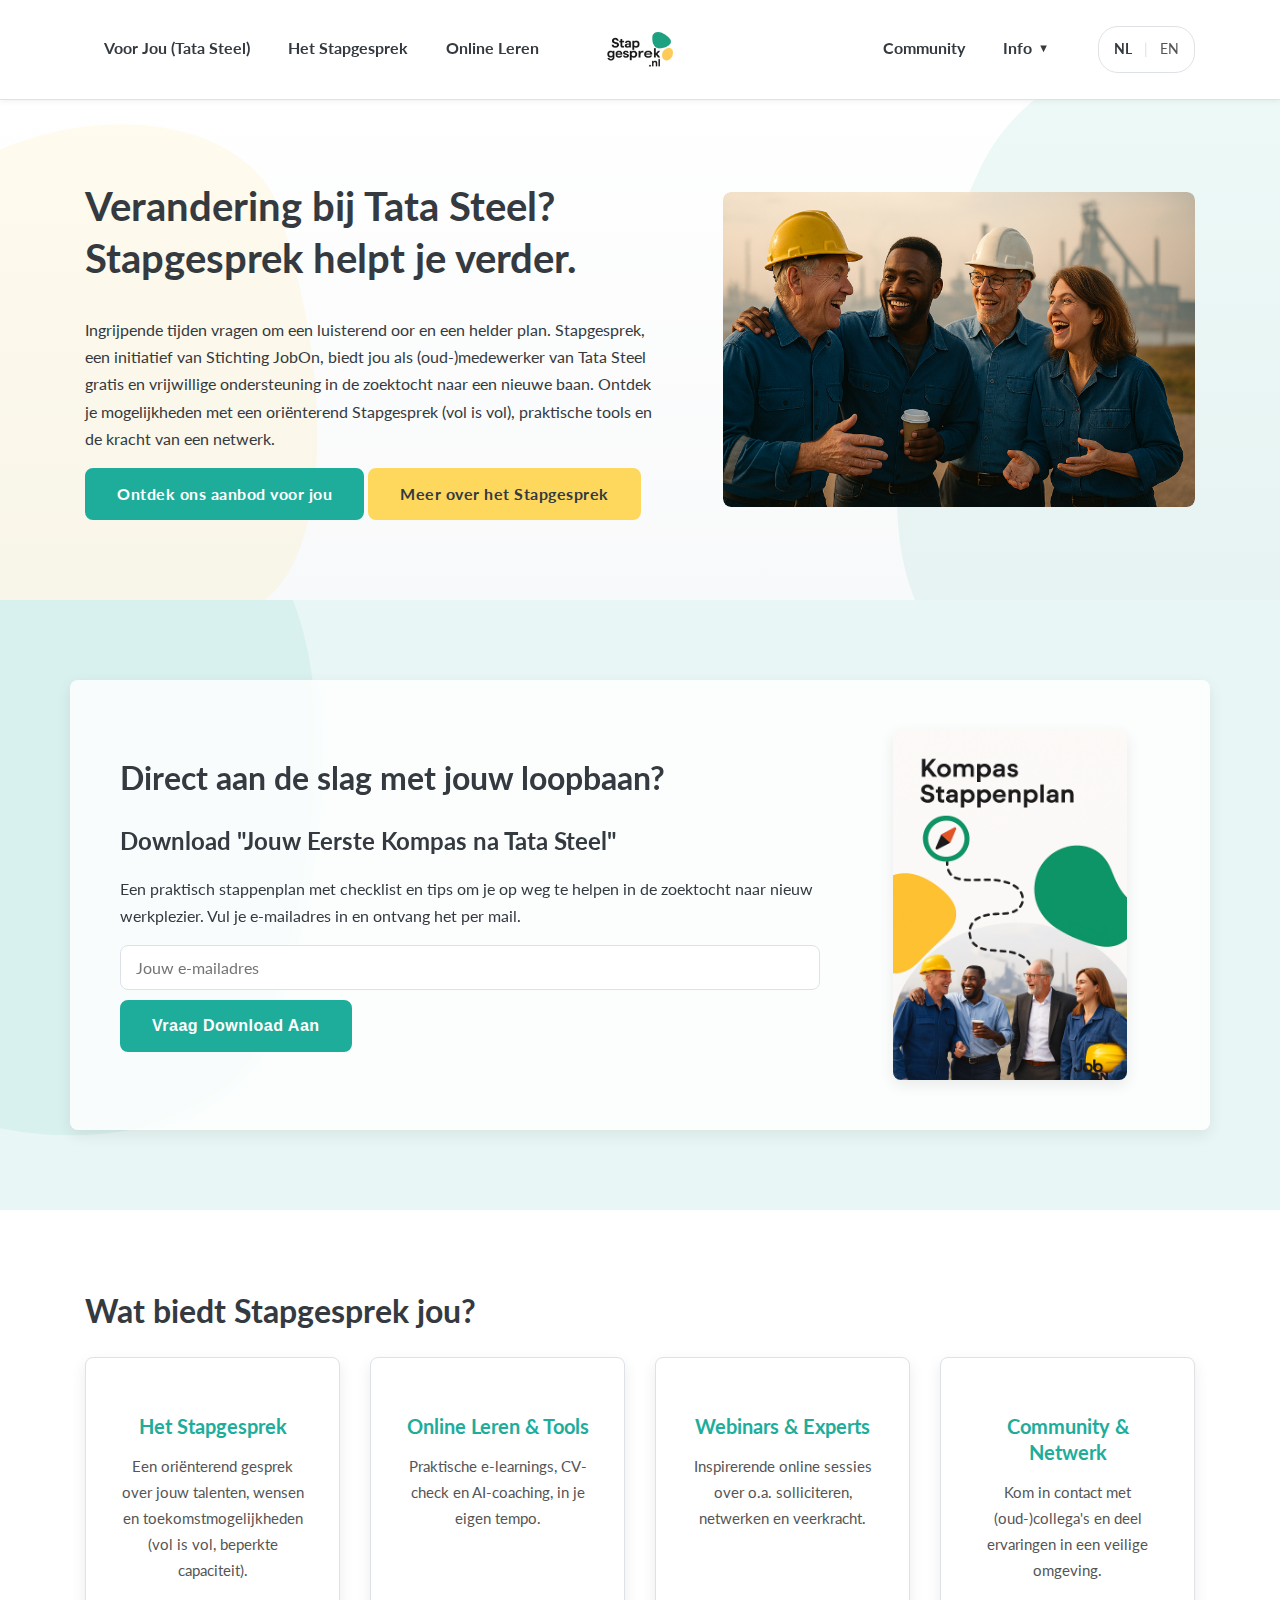
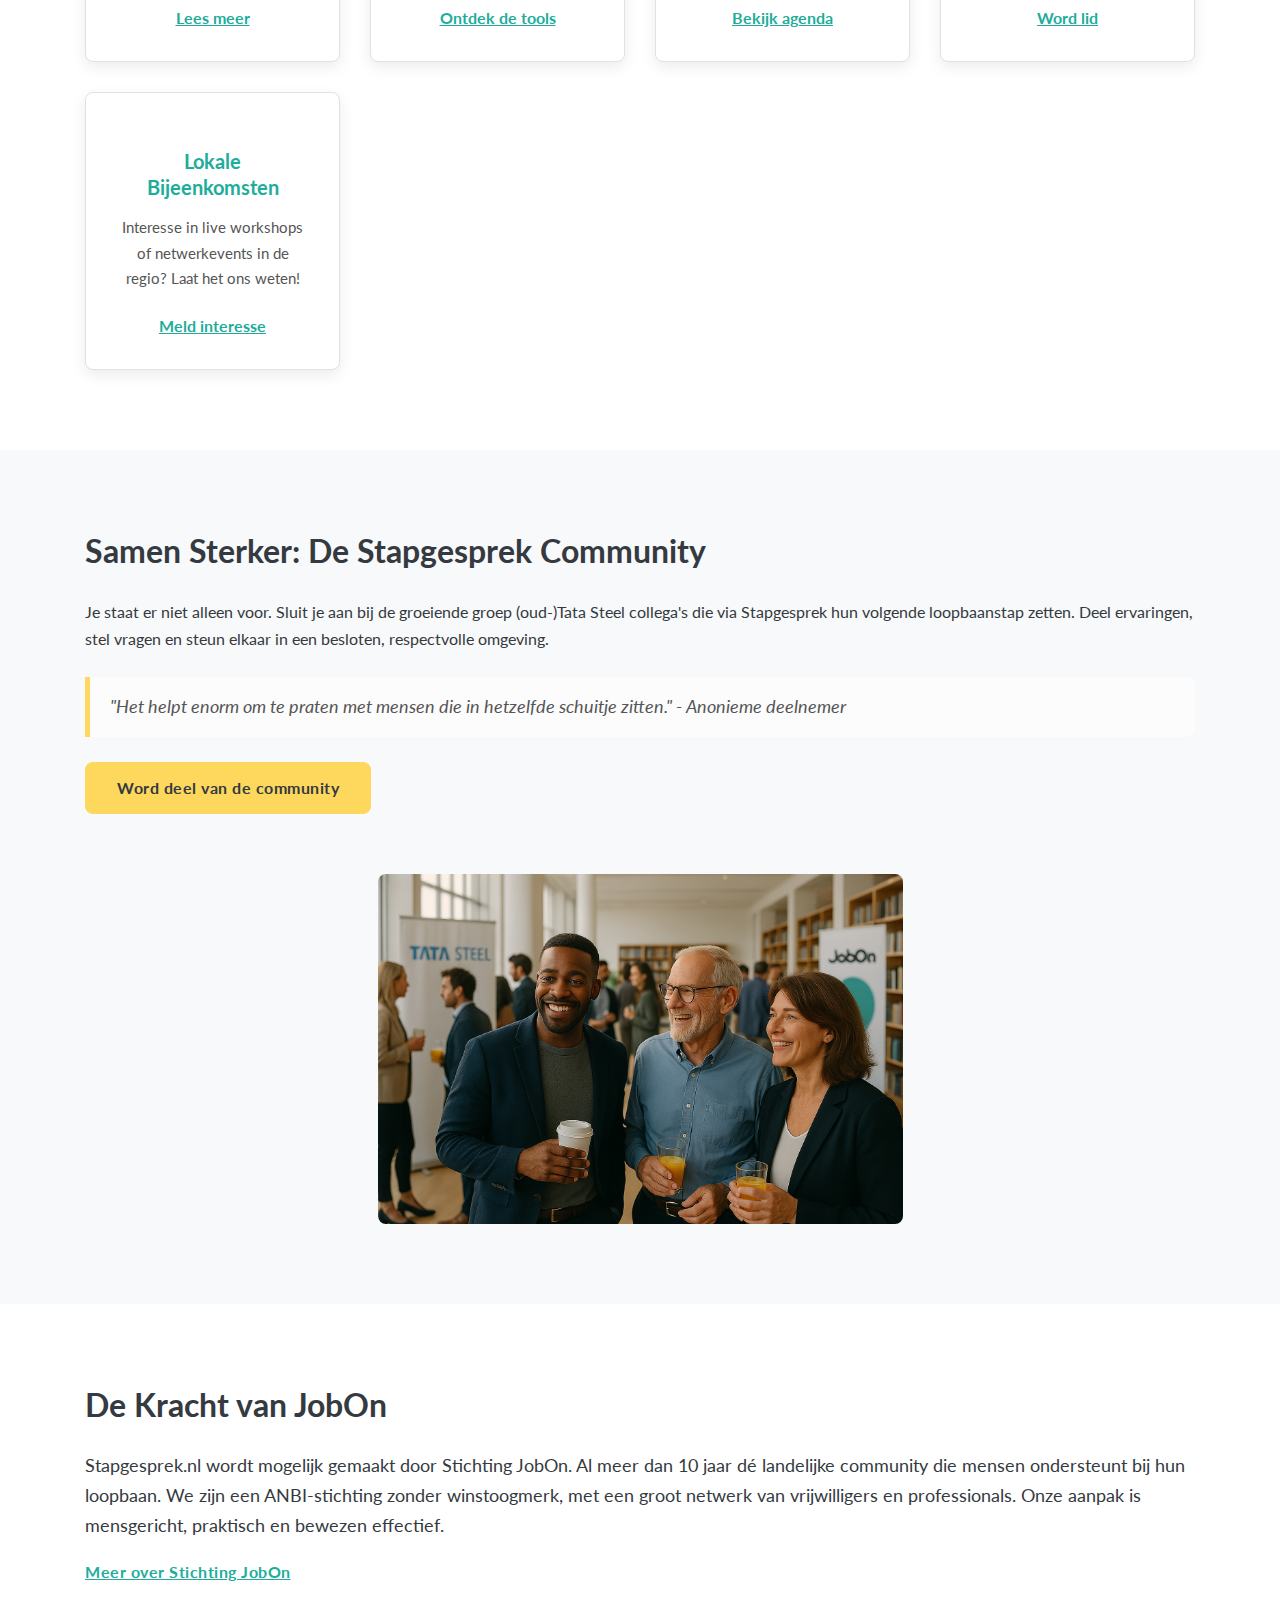
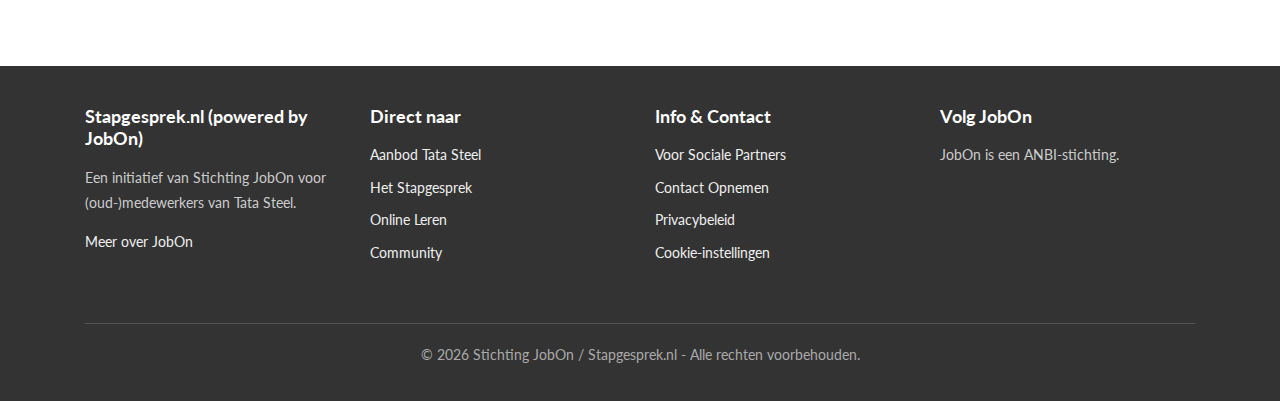
==== commit 6c80b11a: "Update index.html" ====
--- a/index.html
+++ b/index.html
@@ -33,7 +33,7 @@
         <section class="download-section accent-bg">
             <div class="container download-content">
                 <div class="download-text">
-                    <h2>Direct aan de slag?</h2>
+                    <h2>Direct aan de slag met jouw loopbaan?</h2>
                     <h3>Download "Jouw Eerste Kompas na Tata Steel"</h3>
                     <p>Een praktisch stappenplan met checklist en tips om je op weg te helpen in de zoektocht naar nieuw werkplezier. Vul je e-mailadres in en ontvang het per mail.</p>
                     <div class="inline-form" id="initial-download-form">
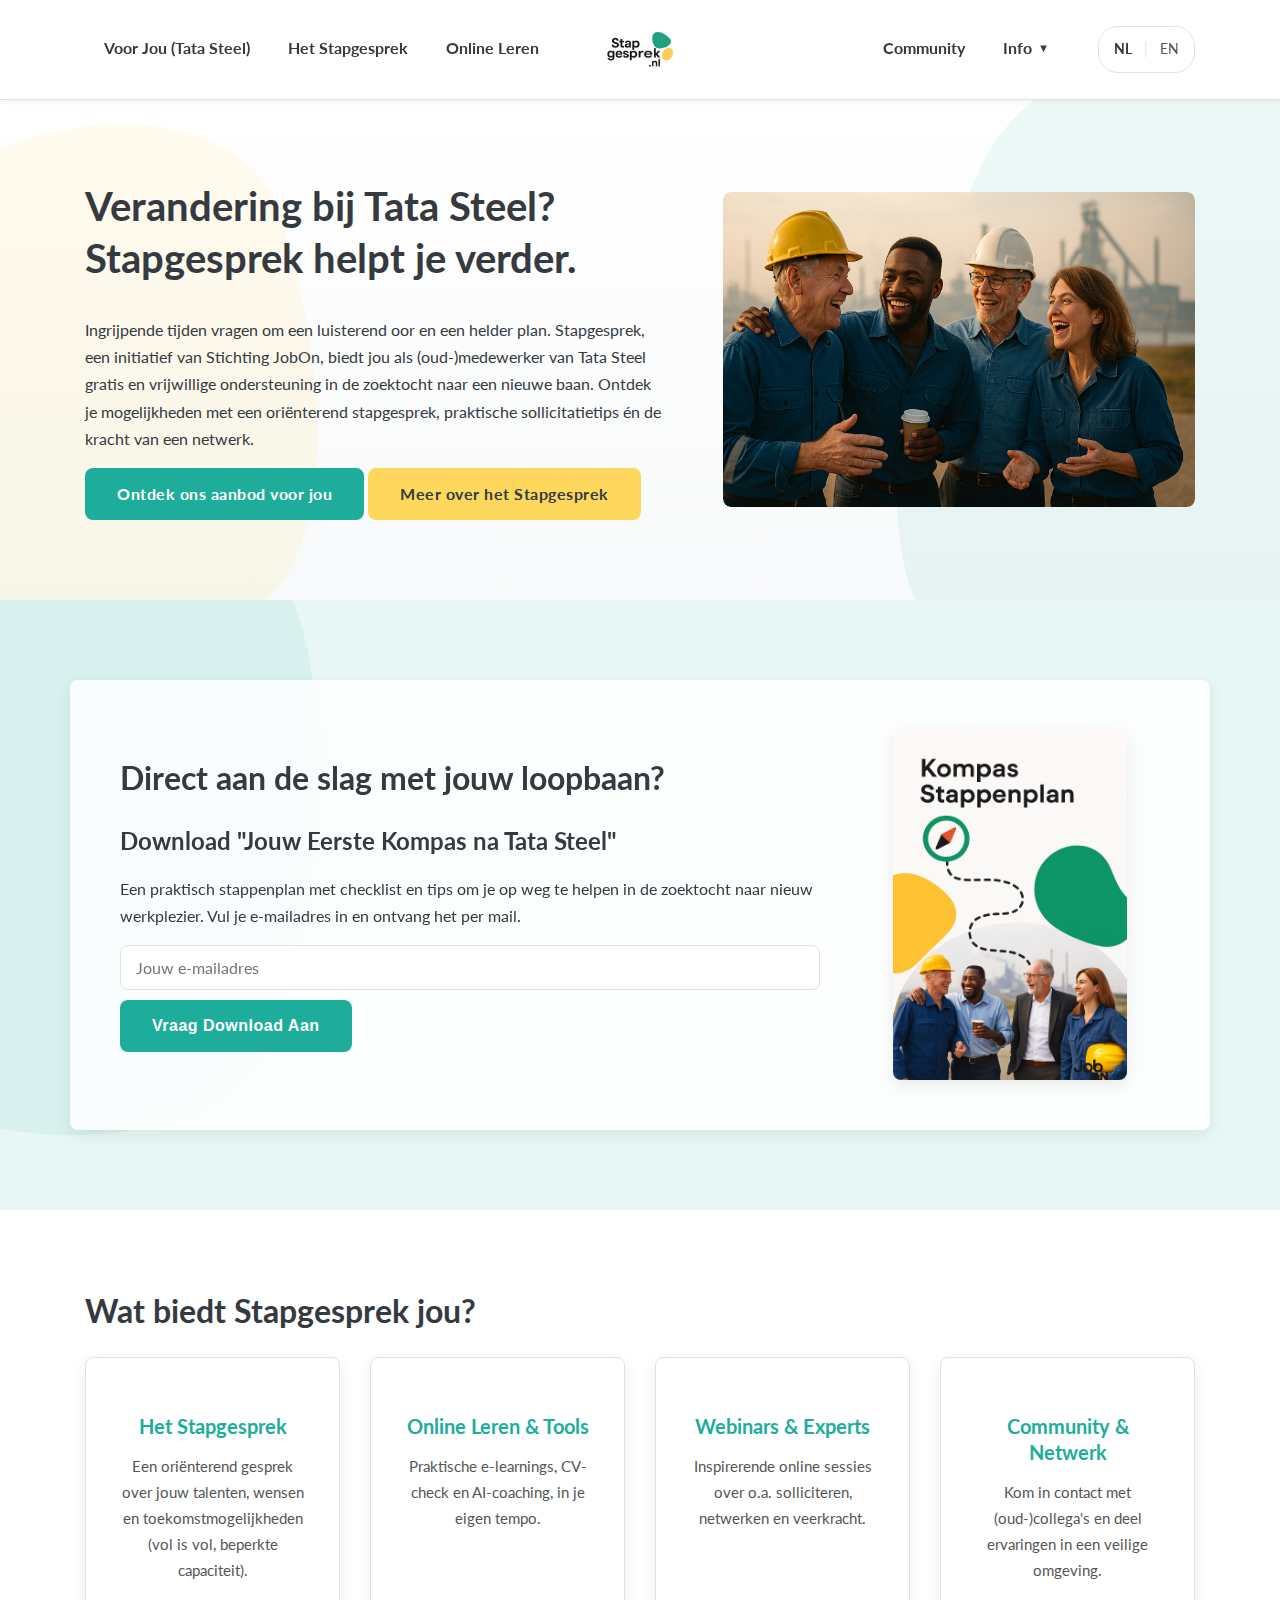
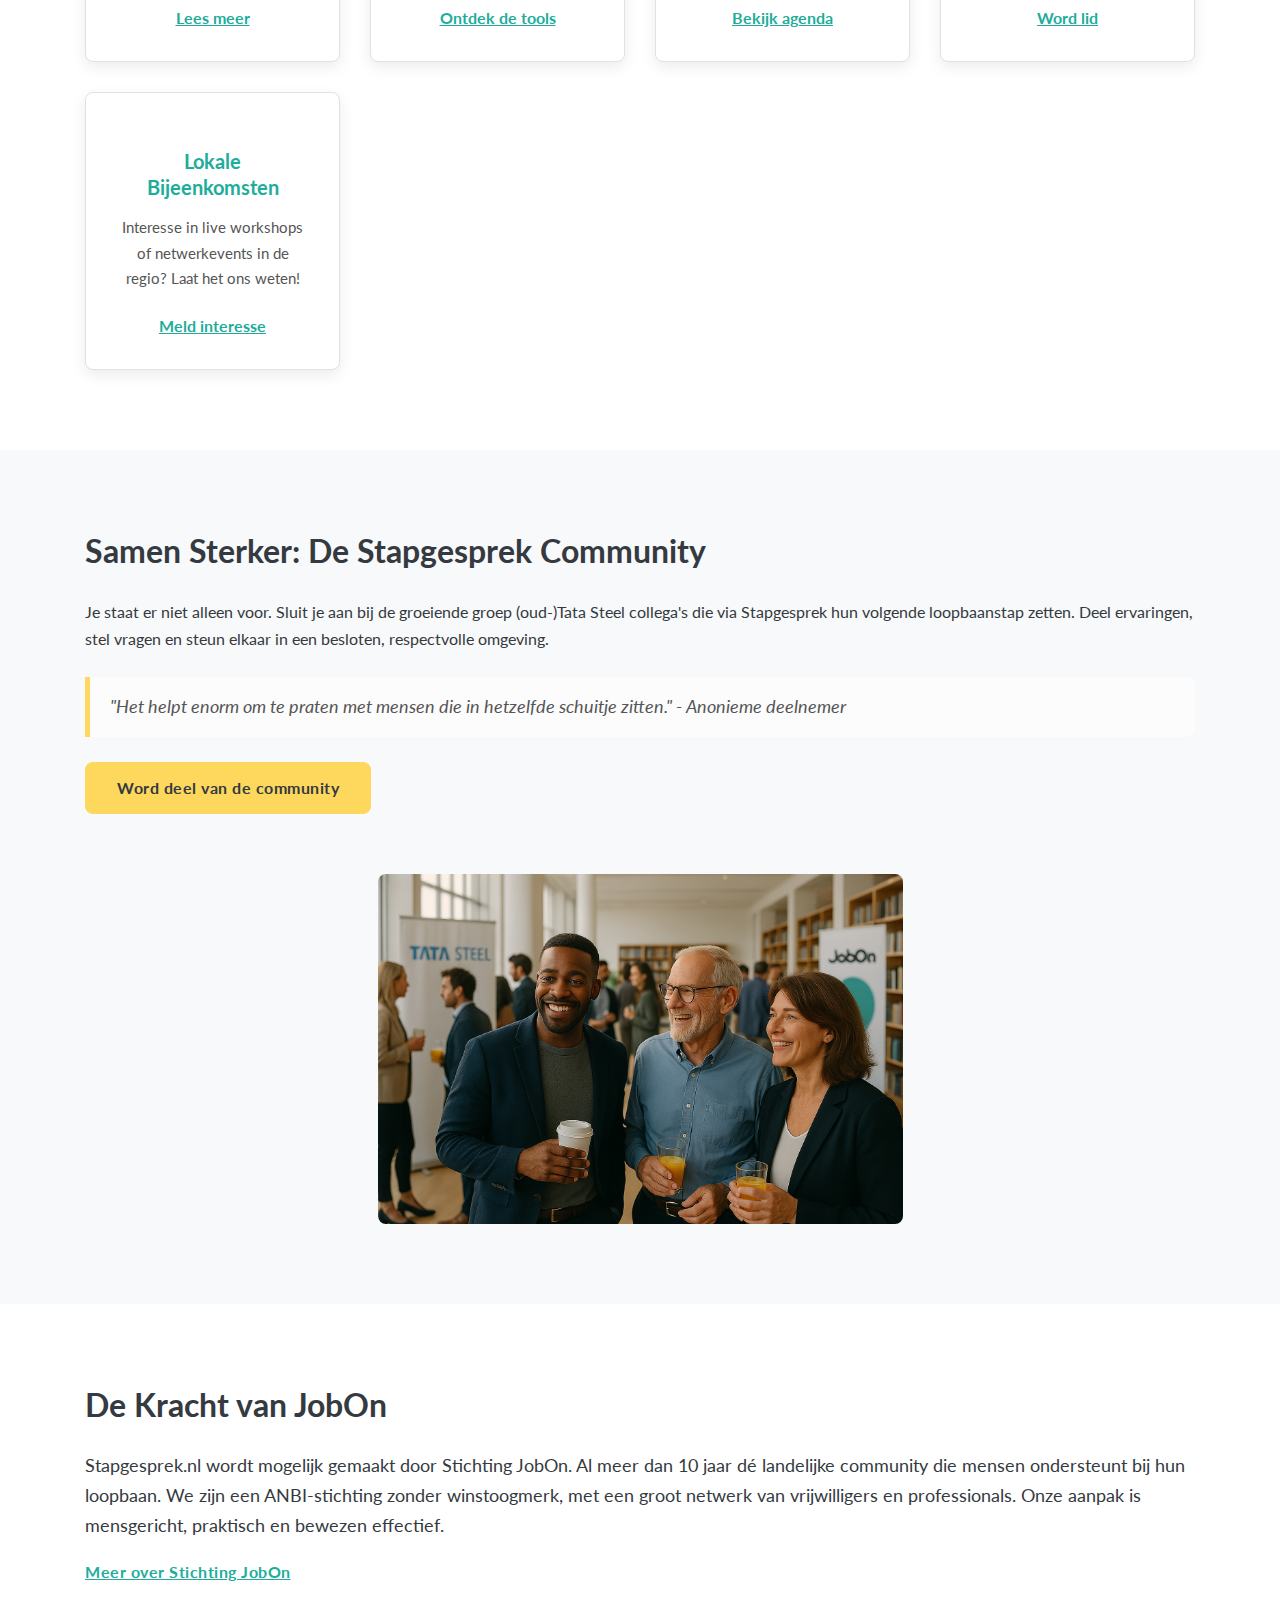
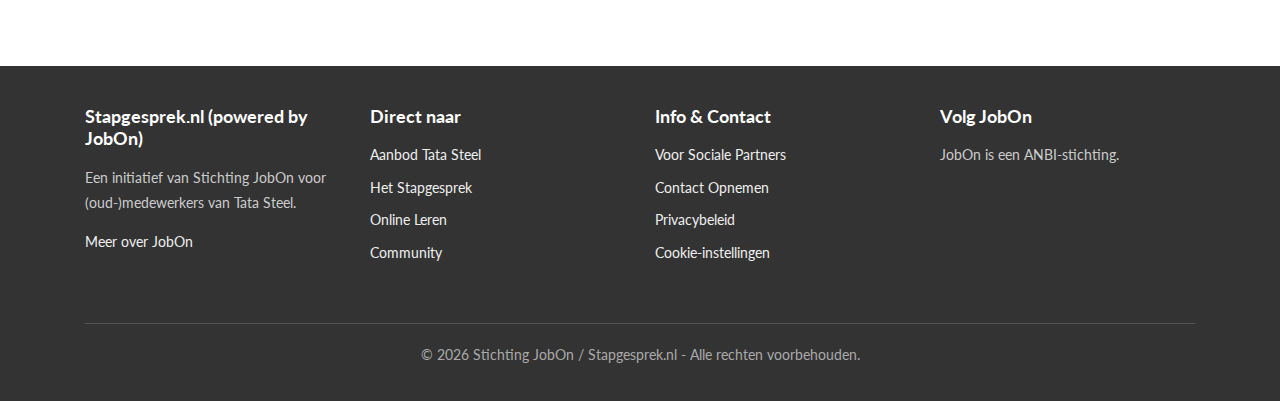
==== commit 78b1050b: "Update index.html" ====
--- a/index.html
+++ b/index.html
@@ -18,7 +18,7 @@
              <div class="container hero-content">
                  <div class="hero-text">
                      <h1>Verandering bij Tata Steel? Stapgesprek helpt je verder.</h1>
-                     <p class="intro">Ingrijpende tijden vragen om een luisterend oor en een helder plan. Stapgesprek, een initiatief van Stichting JobOn, biedt jou als (oud-)medewerker van Tata Steel gratis en vrijwillige ondersteuning in de zoektocht naar een nieuwe baan. Ontdek je mogelijkheden met een oriënterend Stapgesprek (vol is vol), praktische tools en de kracht van een netwerk.</p>
+                     <p class="intro">Ingrijpende tijden vragen om een luisterend oor en een helder plan. Stapgesprek, een initiatief van Stichting JobOn, biedt jou als (oud-)medewerker van Tata Steel gratis en vrijwillige ondersteuning in de zoektocht naar een nieuwe baan. Ontdek je mogelijkheden met een oriënterend stapgesprek, praktische sollicitatietips én de kracht van een netwerk.</p>
                      <div class="hero-cta">
                          <a href="voor-jou.html" class="btn btn-primary">Ontdek ons aanbod voor jou</a>
                          <a href="stapgesprek.html" class="btn btn-secondary">Meer over het Stapgesprek</a>
